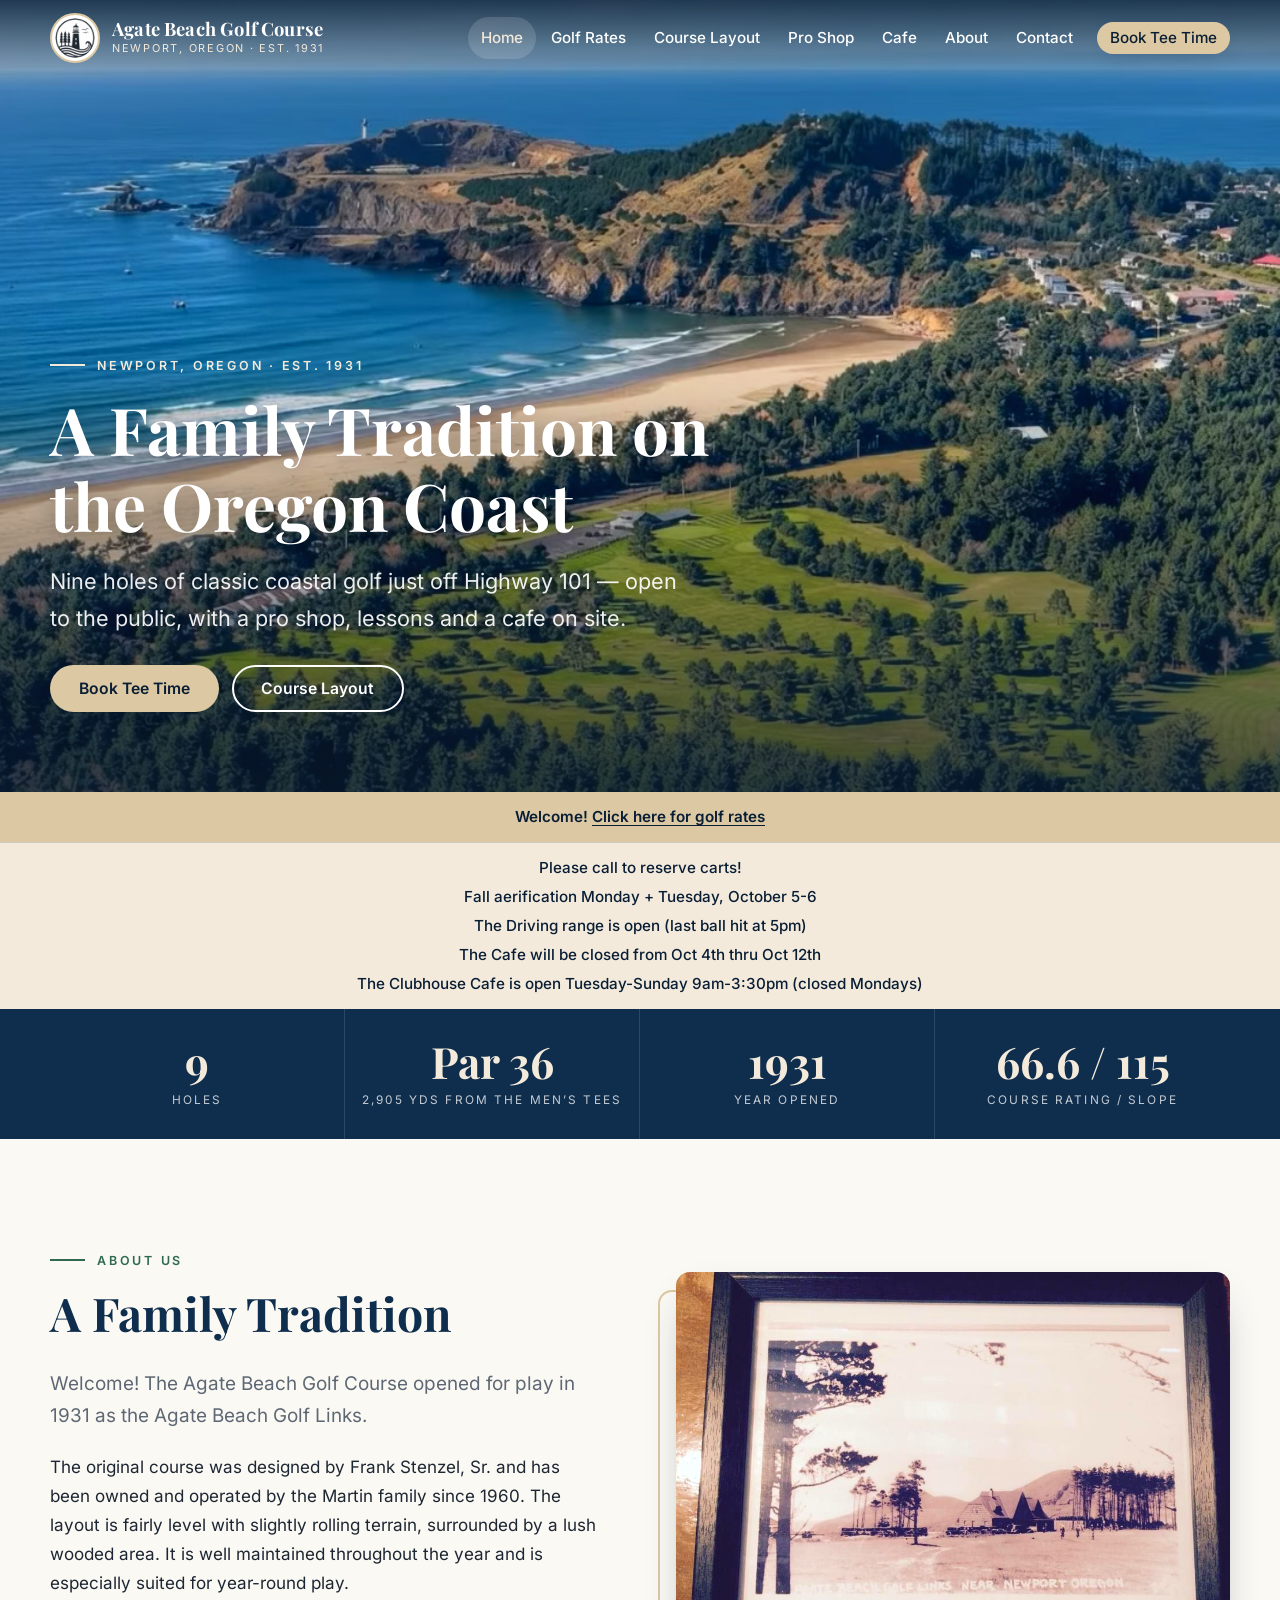
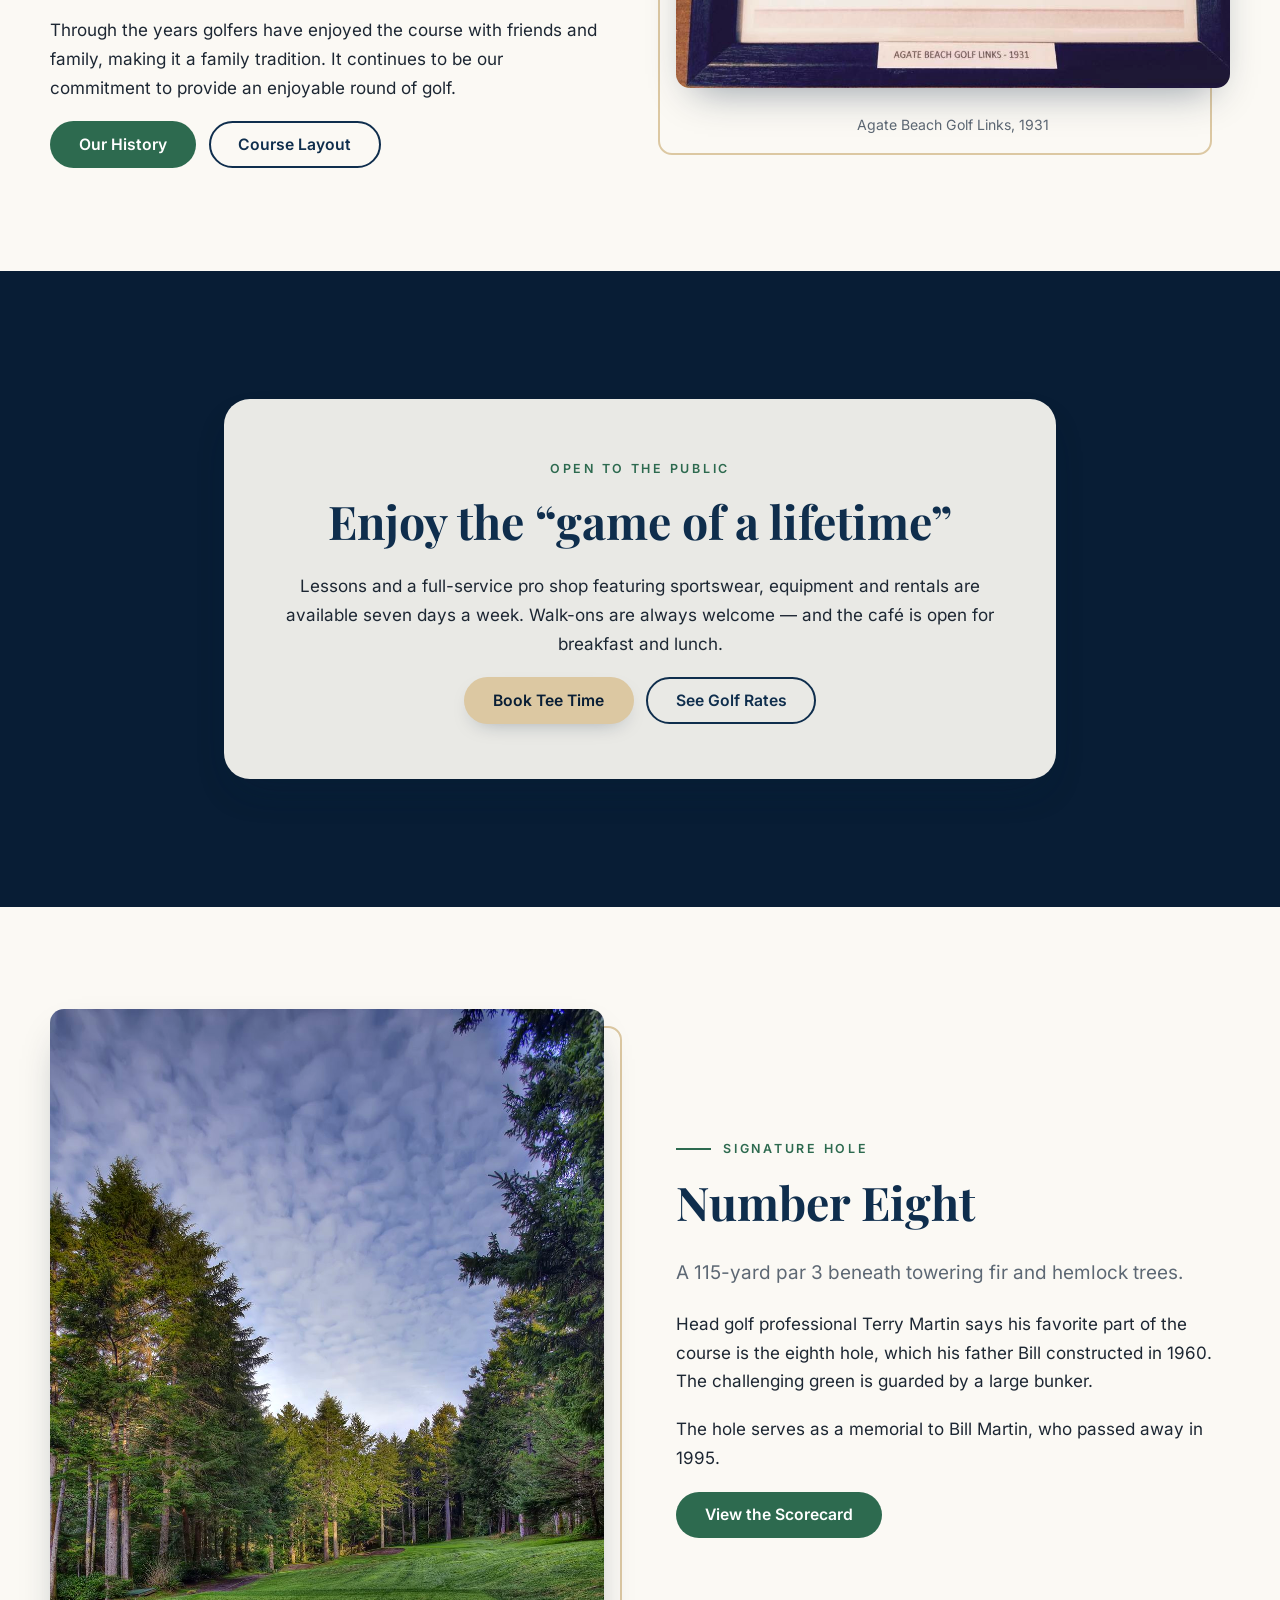
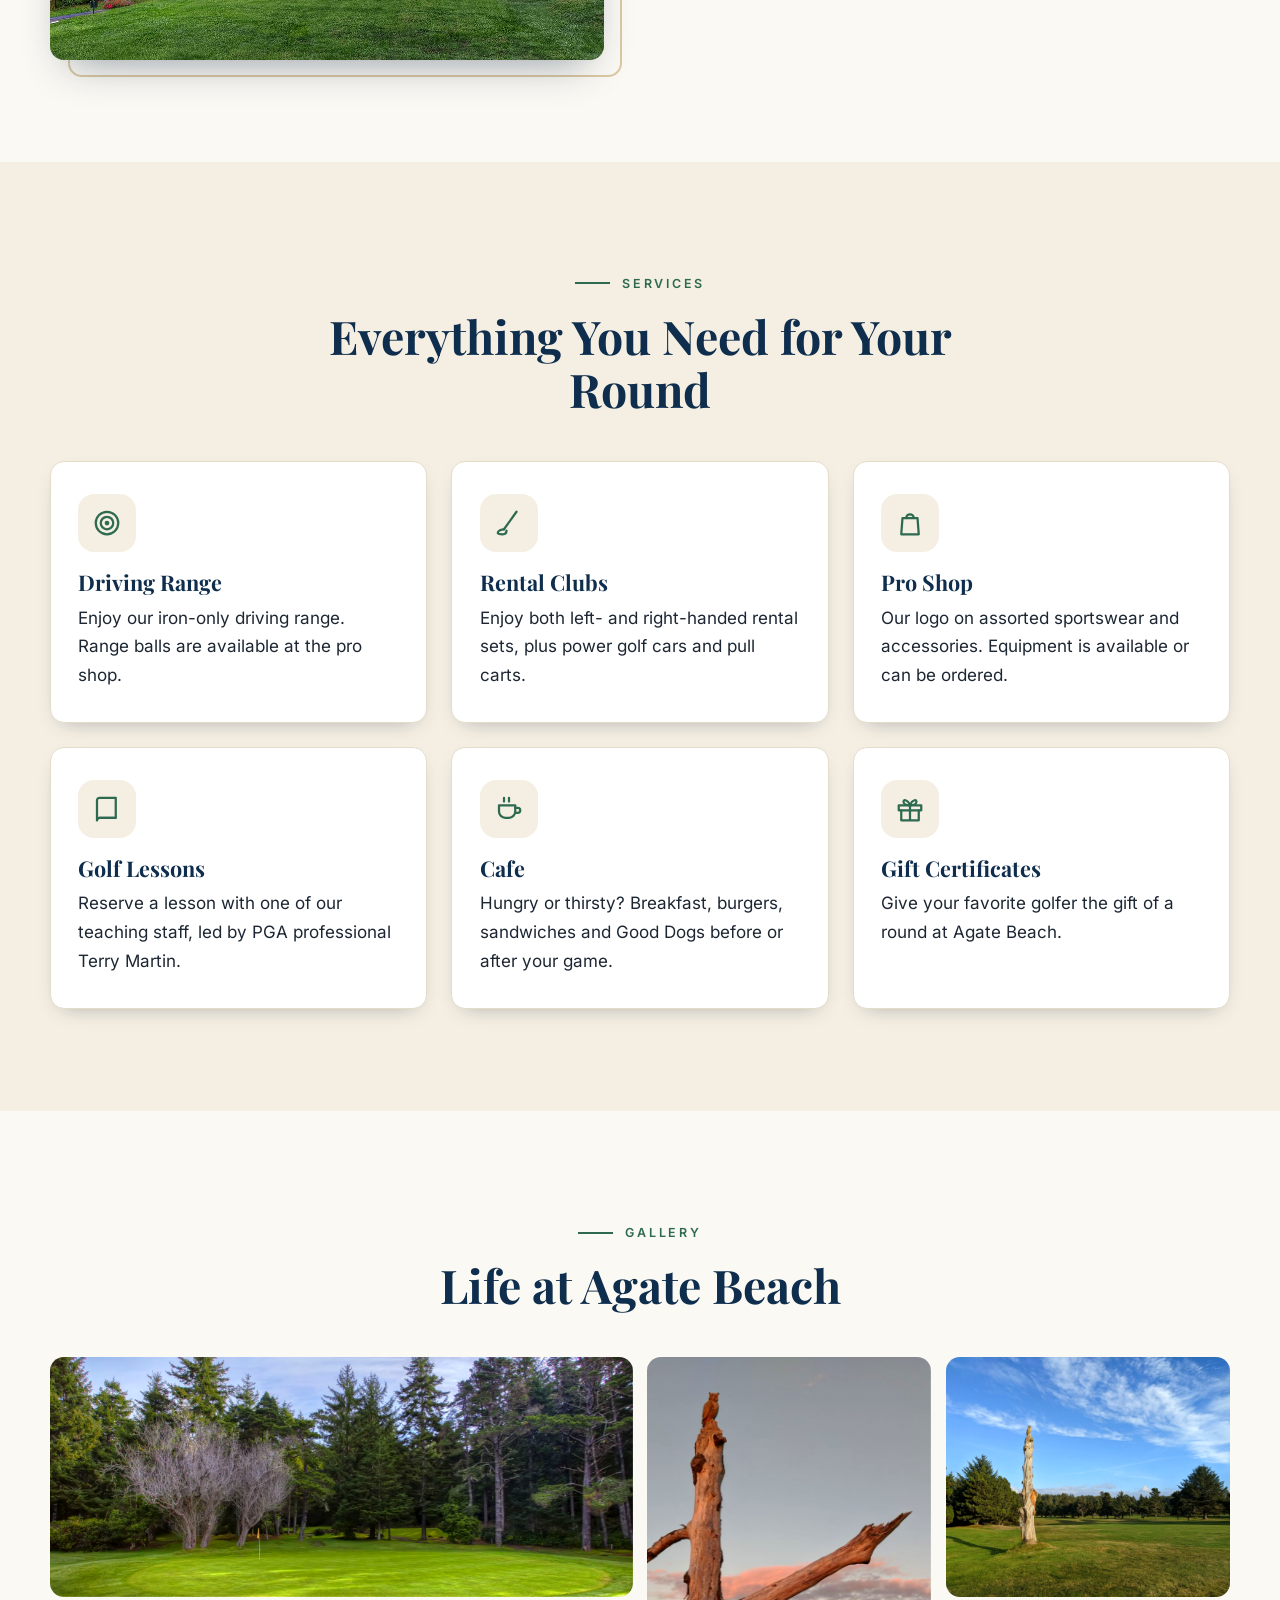
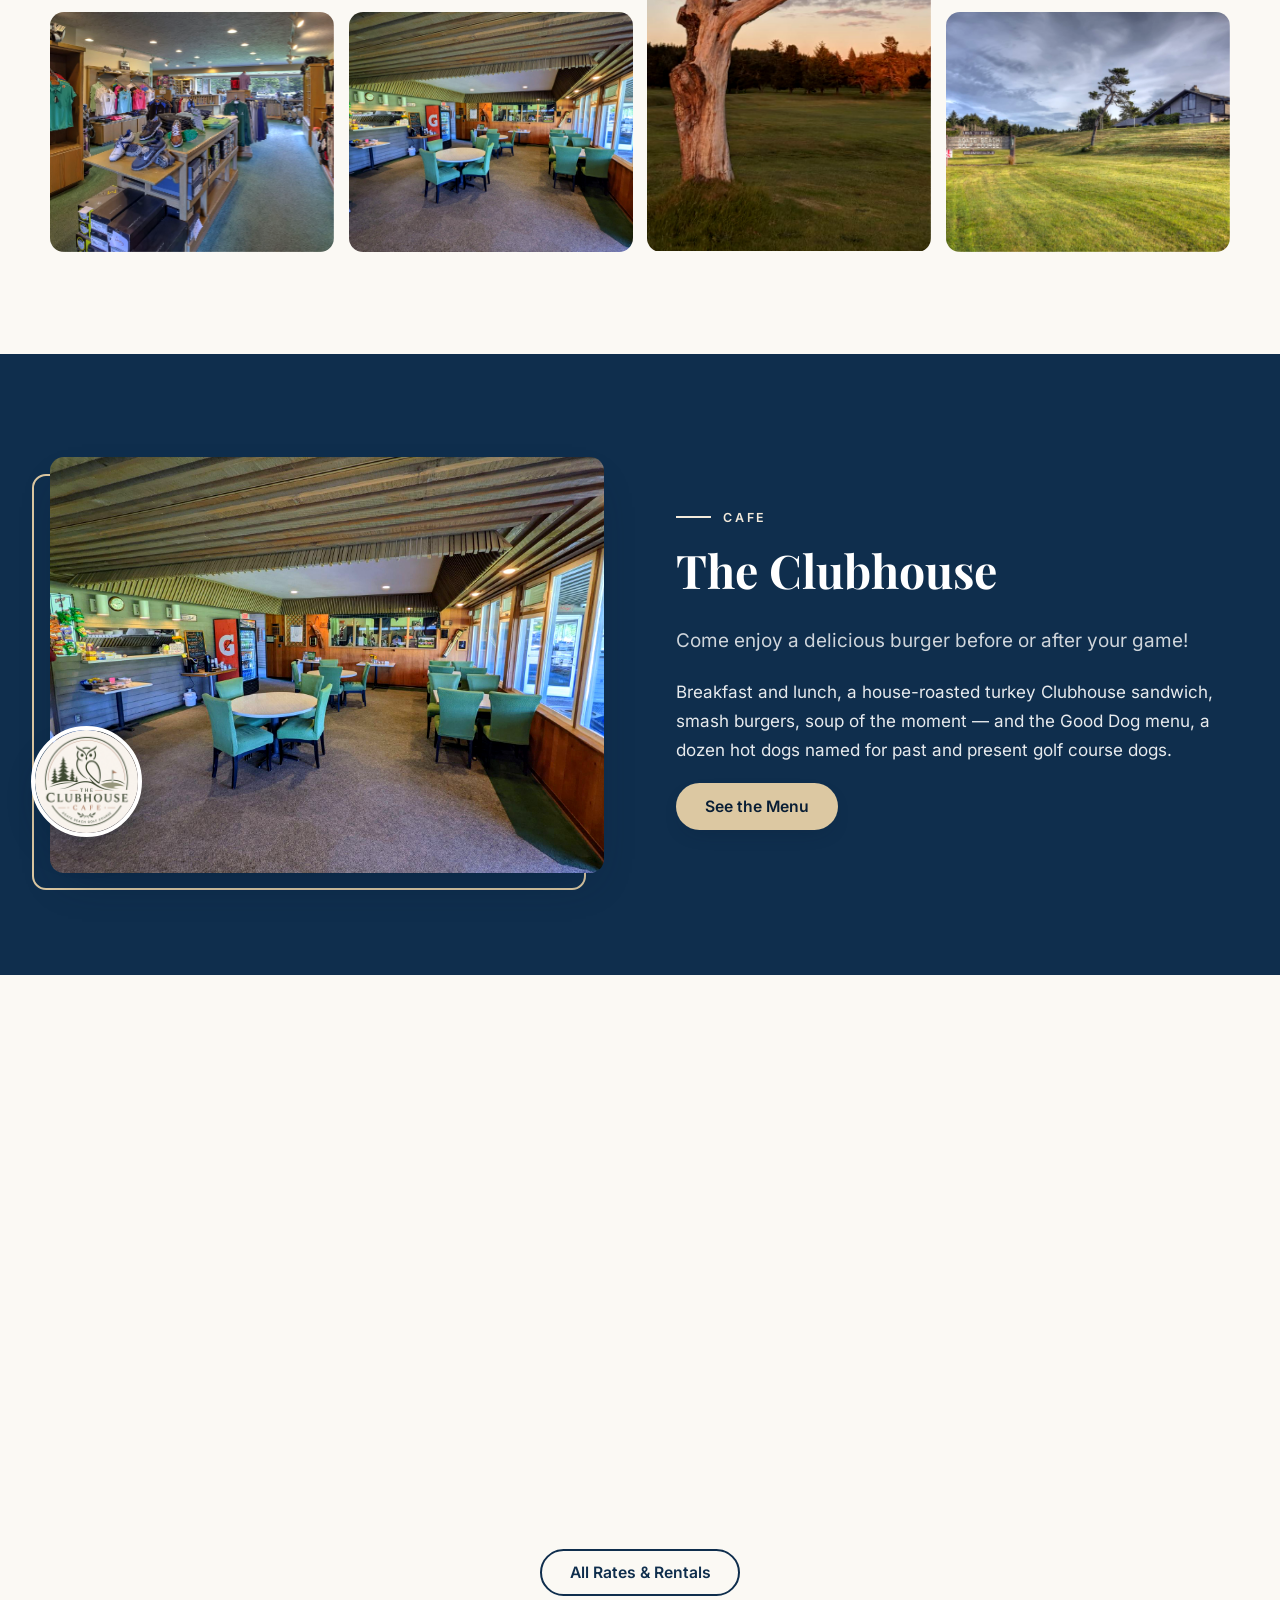
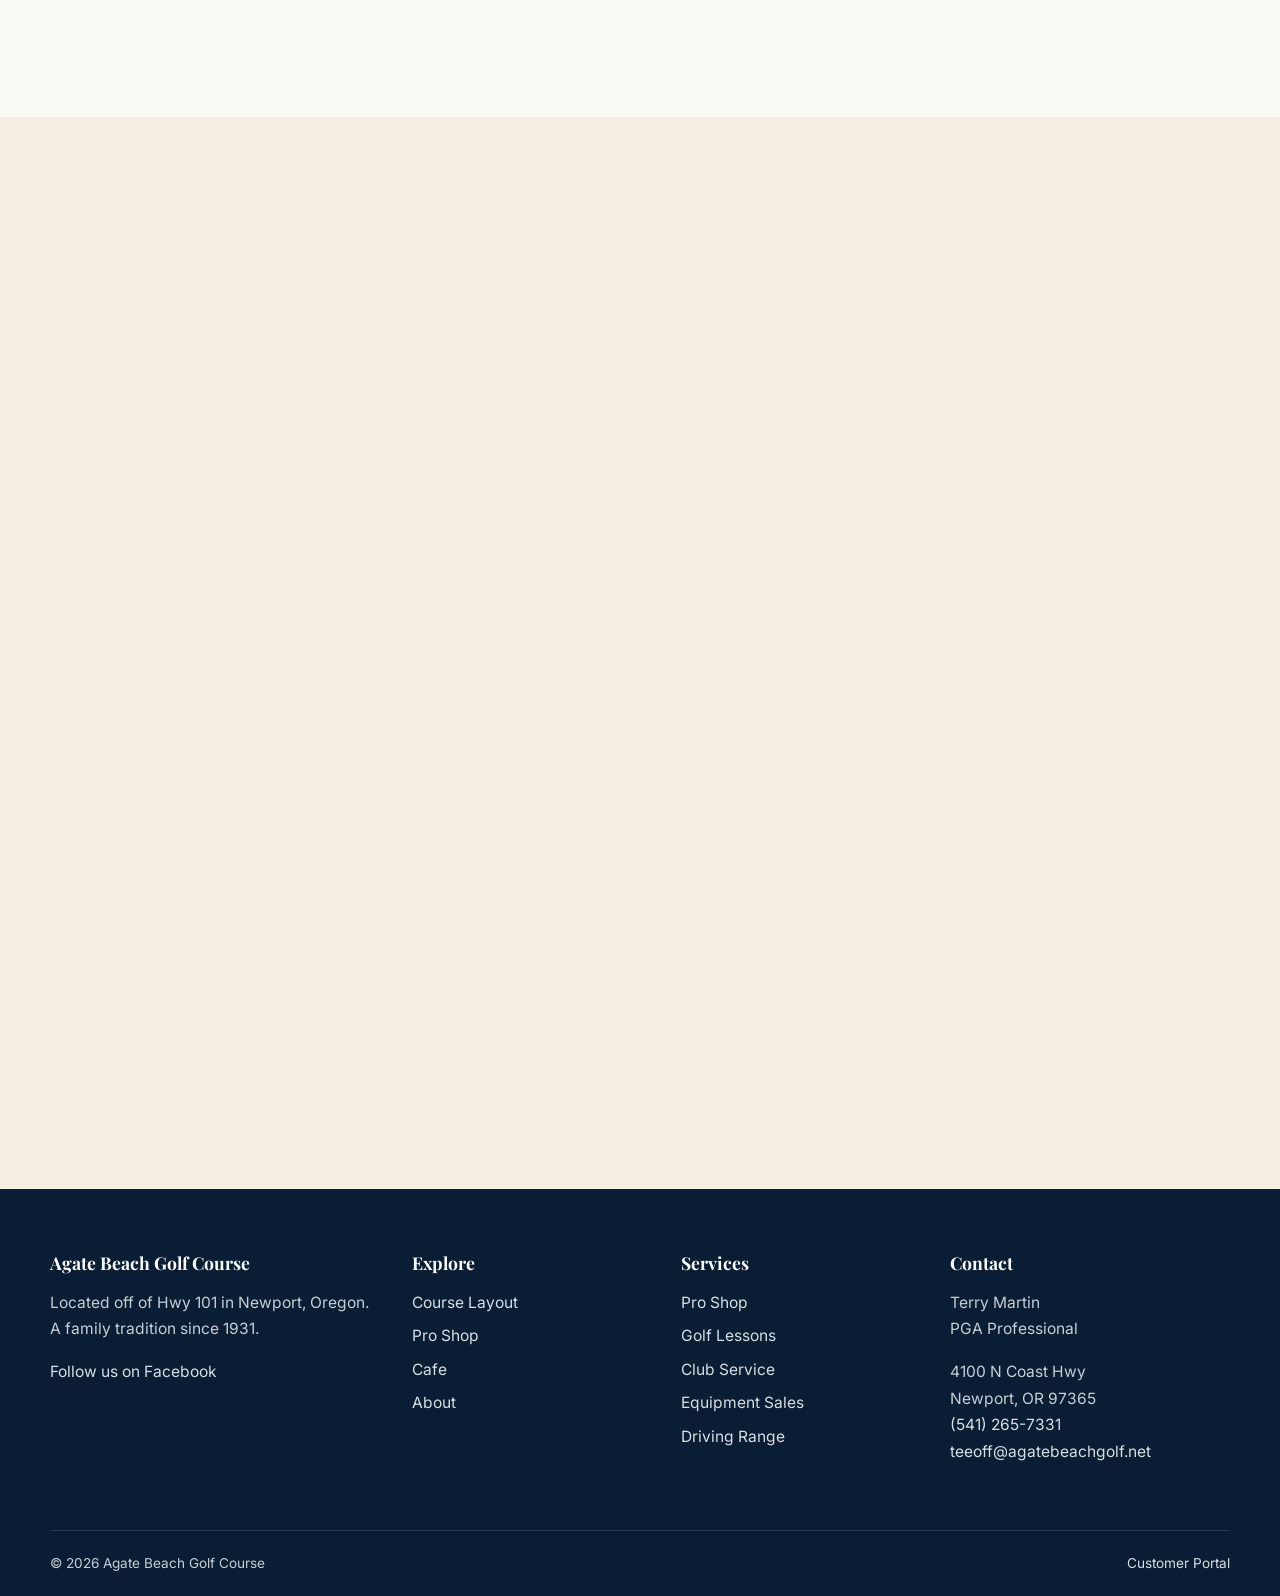
==== index.html @ 0680684e "Home notice strip: Welcome! Click here for golf rates; bump version Co-authored-by: Copilot <2235562" ====
<!DOCTYPE html>
<html lang="en">
<head>
<meta charset="utf-8">
<meta name="viewport" content="width=device-width, initial-scale=1">
<title>Agate Beach Golf Course | Newport, Oregon</title>
<meta name="description" content="Agate Beach Golf Course in Newport, Oregon: a family-run nine-hole course since 1931 with a pro shop, lessons, driving range and cafe right off Highway 101.">
<meta property="og:title" content="Agate Beach Golf Course | Newport, Oregon">
<meta property="og:description" content="Agate Beach Golf Course in Newport, Oregon: a family-run nine-hole course since 1931 with a pro shop, lessons, driving range and cafe right off Highway 101.">
<meta property="og:image" content="https://agatebeachgolf.net/assets/images/aerial-hd.jpg">
<link rel="icon" href="assets/images/logo.png" type="image/png">
<link rel="preload" href="assets/fonts/inter-latin.woff2" as="font" type="font/woff2" crossorigin>
<link rel="preload" href="assets/fonts/playfair-display-latin.woff2" as="font" type="font/woff2" crossorigin>
<link rel="stylesheet" href="assets/css/styles.css?v=20261002-23">
</head>
<body>
<a class="skip-link" href="#main">Skip to content</a>

<header class="site-header">
  <div class="container nav">
    <a class="brand" href="index.html">
      <img src="assets/images/logo.png" alt="" width="50" height="50">
      <span>
        <span class="brand-name">Agate Beach Golf Course</span>
        <span class="brand-tag">Newport, Oregon &middot; Est. 1931</span>
      </span>
    </a>
    <button class="nav-toggle" type="button" aria-expanded="false" aria-controls="nav-menu" aria-label="Menu">
      <span></span><span></span><span></span>
    </button>
    <ul class="nav-menu" id="nav-menu">
      <li class="nav-mobile-only nav-book"><a class="btn btn-accent nav-cta" href="https://foreupsoftware.com/index.php/booking/21987/9520#teetimes" target="_blank" rel="noopener">Book Tee Time</a></li>
      <li><a href="index.html">Home</a></li>
      <li><a href="rates.html">Golf Rates</a></li>
      <li><a href="course.html">Course Layout</a></li>
      <li class="nav-mobile-only"><a href="scorecard.html">Digital Scorecard</a></li>
      <li><a href="pro-shop.html">Pro Shop</a></li>
      <li><a href="cafe.html">Cafe</a></li>
      <li><a href="about.html">About</a></li>
      <li><a href="contact.html">Contact</a></li>
      <li class="nav-desktop-only"><a class="btn btn-accent nav-cta" href="https://foreupsoftware.com/index.php/booking/21987/9520#teetimes" target="_blank" rel="noopener">Book Tee Time</a></li>
      <li class="nav-mobile-only nav-actions">
        <a href="tel:+15412657331" aria-label="Call the pro shop, (541) 265-7331"><svg viewBox="0 0 24 24" aria-hidden="true"><path d="M22 16.92v3a2 2 0 0 1-2.18 2 19.79 19.79 0 0 1-8.63-3.07 19.5 19.5 0 0 1-6-6 19.79 19.79 0 0 1-3.07-8.67A2 2 0 0 1 4.11 2h3a2 2 0 0 1 2 1.72 12.84 12.84 0 0 0 .7 2.81 2 2 0 0 1-.45 2.11L8.09 9.91a16 16 0 0 0 6 6l1.27-1.27a2 2 0 0 1 2.11-.45 12.84 12.84 0 0 0 2.81.7A2 2 0 0 1 22 16.92z"/></svg><span>Call</span></a>
        <a href="https://www.facebook.com/Agatebeachgolf" target="_blank" rel="noopener" aria-label="Agate Beach Golf on Facebook"><svg viewBox="0 0 24 24" aria-hidden="true"><path d="M18 2h-3a5 5 0 0 0-5 5v3H7v4h3v8h4v-8h3l1-4h-4V7a1 1 0 0 1 1-1h3z"/></svg><span>Facebook</span></a>
        <a href="https://www.google.com/maps/search/?api=1&amp;query=Agate+Beach+Golf+Course%2C+4100+N+Coast+Hwy%2C+Newport%2C+OR+97365" target="_blank" rel="noopener" aria-label="Directions in Google Maps"><svg viewBox="0 0 24 24" aria-hidden="true"><path d="M21 10c0 7-9 13-9 13s-9-6-9-13a9 9 0 0 1 18 0z"/><circle cx="12" cy="10" r="3"/></svg><span>Directions</span></a>
      </li>    </ul>
  </div>
</header>

<main id="main">
  <section class="hero " data-video="assets/video/hero" style="background-image:url('assets/images/hero-poster.jpg');background-position:center 88%">
    <div class="container">
      <p class="eyebrow">Newport, Oregon &middot; Est. 1931</p>
      <h1>A Family Tradition <span class="h1-sub">on the Oregon Coast</span></h1>
      <p class="lead">Nine holes of classic coastal golf just off Highway 101 &mdash; open to the public, with a pro shop, lessons and a cafe on site.</p>
      <div class="btn-row"><a class="btn btn-accent" href="https://foreupsoftware.com/index.php/booking/21987/9520#teetimes" target="_blank" rel="noopener">Book Tee Time</a><a class="btn btn-outline" href="course.html">Course Layout</a></div>
    </div>
  </section>
  <div class="notice">Welcome! <a href="rates.html">Click here for golf rates</a></div>
  <div class="notice notice-alerts" data-notices hidden></div>

  <section class="stats" aria-label="Course at a glance">
    <div class="container">
      <div class="stat"><span class="stat-num">9</span><span class="stat-label">Holes</span></div>
      <div class="stat"><span class="stat-num">Par 36</span><span class="stat-label">2,905 yds from the men&rsquo;s tees</span></div>
      <div class="stat"><span class="stat-num">1931</span><span class="stat-label">Year opened</span></div>
      <div class="stat"><span class="stat-num">66.6 / 115</span><span class="stat-label">Course rating / slope</span></div>
    </div>
  </section>

  <section class="section" id="about">
    <div class="container split">
      <div class="reveal">
        <p class="eyebrow">About Us</p>
        <h2>A Family Tradition</h2>
        <p class="lead">Welcome! The Agate Beach Golf Course opened for play in 1931 as the Agate Beach Golf Links.</p>
        <p>The original course was designed by Frank Stenzel, Sr. and has been owned and operated by the Martin family since 1960. The layout is fairly level with slightly rolling terrain, surrounded by a lush wooded area. It is well maintained throughout the year and is especially suited for year-round play.</p>
        <p>Through the years golfers have enjoyed the course with friends and family, making it a family tradition. It continues to be our commitment to provide an enjoyable round of golf.</p>
        <div class="btn-row"><a class="btn btn-green" href="about.html">Our History</a><a class="btn btn-outline-dark" href="course.html">Course Layout</a></div>
      </div>
      <figure class="frame flip reveal">
        <img src="assets/images/links-1931.jpg" alt="Framed historic photograph labelled Agate Beach Golf Links, 1931" width="960" height="720" loading="lazy">
        <figcaption>Agate Beach Golf Links, 1931</figcaption>
      </figure>
    </div>
  </section>

  <section class="band" style="background-image:url('assets/images/clubhouse-sign.jpg');background-position:center">
    <div class="container">
      <div class="glass reveal">
        <p class="eyebrow">Open to the Public</p>
        <h2>Enjoy the &ldquo;game of a lifetime&rdquo;</h2>
        <p>Lessons and a full-service pro shop featuring sportswear, equipment and rentals are available seven days a week. Walk-ons are always welcome &mdash; and the caf&eacute; is open for breakfast and lunch.</p>
        <div class="btn-row" style="justify-content:center"><a class="btn btn-accent" href="https://foreupsoftware.com/index.php/booking/21987/9520#teetimes" target="_blank" rel="noopener">Book Tee Time</a><a class="btn btn-outline-dark" href="rates.html">See Golf Rates</a></div>
      </div>
    </div>
  </section>

  <section class="section">
    <div class="container split reverse">
      <div class="reveal">
        <p class="eyebrow">Signature Hole</p>
        <h2>Number Eight</h2>
        <p class="lead">A 115-yard par 3 beneath towering fir and hemlock trees.</p>
        <p>Head golf professional Terry Martin says his favorite part of the course is the eighth hole, which his father Bill constructed in 1960. The challenging green is guarded by a large bunker.</p>
        <p>The hole serves as a memorial to Bill Martin, who passed away in 1995.</p>
        <a class="btn btn-green" href="course.html">View the Scorecard</a>
      </div>
      <figure class="frame reveal">
        <img src="assets/images/signature-hole-8.jpg" alt="Looking up through tall evergreens along the eighth fairway at Agate Beach Golf Course" width="1100" height="1292" loading="lazy">
      </figure>
    </div>
  </section>

  <section class="section section-sand" id="services">
    <div class="container">
      <div class="section-head center reveal">
        <p class="eyebrow">Services</p>
        <h2>Everything You Need for Your Round</h2>
      </div>
      <div class="cards cols-3">
        <article class="card reveal"><div class="icon"><svg viewBox="0 0 24 24" aria-hidden="true"><circle cx="12" cy="12" r="9"/><circle cx="12" cy="12" r="5"/><circle cx="12" cy="12" r="1"/></svg></div><h3>Driving Range</h3><p>Enjoy our iron-only driving range. Range balls are available at the pro shop.</p></article>
        <article class="card reveal"><div class="icon"><svg viewBox="0 0 24 24" aria-hidden="true"><path d="M18 3 8 17"/><path d="M8 17c-2 0-5 1-5 3 0 1 2 1 4 1s3-1 3-3"/></svg></div><h3>Rental Clubs</h3><p>Enjoy both left- and right-handed rental sets, plus power golf cars and pull carts.</p></article>
        <article class="card reveal"><div class="icon"><svg viewBox="0 0 24 24" aria-hidden="true"><path d="M6 8h12l1 13H5z"/><path d="M9 8a3 3 0 0 1 6 0"/></svg></div><h3>Pro Shop</h3><p>Our logo on assorted sportswear and accessories. Equipment is available or can be ordered.</p></article>
        <article class="card reveal"><div class="icon"><svg viewBox="0 0 24 24" aria-hidden="true"><path d="M4 5a2 2 0 0 1 2-2h13v16H6a2 2 0 0 0-2 2z"/><path d="M4 21a2 2 0 0 1 2-2h13"/></svg></div><h3>Golf Lessons</h3><p>Reserve a lesson with one of our teaching staff, led by PGA professional Terry Martin.</p></article>
        <article class="card reveal"><div class="icon"><svg viewBox="0 0 24 24" aria-hidden="true"><path d="M4 9h13v5a5 5 0 0 1-5 5H9a5 5 0 0 1-5-5z"/><path d="M17 11h2a2 2 0 0 1 0 4h-2"/><path d="M8 3v3M12 3v3"/></svg></div><h3>Cafe</h3><p>Hungry or thirsty? Breakfast, burgers, sandwiches and Good Dogs before or after your game.</p></article>
        <article class="card reveal"><div class="icon"><svg viewBox="0 0 24 24" aria-hidden="true"><rect x="3" y="9" width="18" height="4"/><path d="M5 13v8h14v-8M12 9v12"/><path d="M12 9c-2-5-6-5-5-2 .5 1.500 3 2 5 2zm0 0c2-5 6-5 5-2-.5 1.500-3 2-5 2z"/></svg></div><h3>Gift Certificates</h3><p>Give your favorite golfer the gift of a round at Agate Beach.</p></article>
      </div>
    </div>
  </section>

  <section class="section">
    <div class="container">
      <div class="section-head center reveal">
        <p class="eyebrow">Gallery</p>
        <h2>Life at Agate Beach</h2>
      </div>
      <div class="gallery reveal">
        <a class="wide" href="assets/images/putting-green.jpg"><img src="assets/images/putting-green.jpg" alt="A green framed by tall evergreens" loading="lazy"></a>
        <a class="tall" href="assets/images/sunset-snag.jpg"><img src="assets/images/sunset-snag.jpg" alt="Weathered snag at sunset on the fairway" loading="lazy"></a>
        <a href="assets/images/fairway-snag.jpg"><img src="assets/images/fairway-snag.jpg" alt="Sunny fairway with a weathered snag and blue sky" loading="lazy"></a>
        <a href="assets/images/pro-shop.jpg"><img src="assets/images/pro-shop.jpg" alt="Inside the pro shop" loading="lazy"></a>
        <a href="assets/images/cafe.jpg"><img src="assets/images/cafe.jpg" alt="Inside the clubhouse cafe" loading="lazy"></a>
        <a href="assets/images/clubhouse-sign.jpg"><img src="assets/images/clubhouse-sign.jpg" alt="Open to the public sign and the clubhouse" loading="lazy"></a>
      </div>
    </div>
  </section>

  <section class="section section-navy">
    <div class="container split">
      <figure class="frame flip reveal">
        <img src="assets/images/cafe.jpg" alt="Dining area of The Clubhouse cafe with teal chairs and a service counter" width="1600" height="1200" loading="lazy">
        <img class="logo-badge" src="assets/images/clubhouse-logo.png" alt="The Clubhouse Cafe logo" width="420" height="420" loading="lazy">
      </figure>
      <div class="reveal">
        <p class="eyebrow">Cafe</p>
        <h2>The Clubhouse</h2>
        <p class="lead">Come enjoy a delicious burger before or after your game!</p>
        <p>Breakfast and lunch, a house-roasted turkey Clubhouse sandwich, smash burgers, soup of the moment &mdash; and the Good Dog menu, a dozen hot dogs named for past and present golf course dogs.</p>
        <div class="btn-row"><a class="btn btn-accent" href="cafe.html">See the Menu</a></div>
      </div>
    </div>
  </section>

  <section class="section">
    <div class="container">
      <div class="section-head center reveal">
        <p class="eyebrow">Golf Rates</p>
        <h2>Simple, Friendly Pricing</h2>
        <p class="lead">Updated <span data-rates-updated>&hellip;</span></p>
      </div>
      <div class="rate-grid reveal" data-rates="home"></div>
      <p class="center" style="text-align:center;margin-top:2rem"><a class="btn btn-outline-dark" href="rates.html">All Rates &amp; Rentals</a></p>
    </div>
  </section>

  <section class="section section-sand" id="visit">
  <div class="container">
    <div class="section-head center reveal">
      <p class="eyebrow">Visit</p>
      <h2>Find Us &amp; Follow Along</h2>
      <p class="lead">4100 N Coast Hwy, Newport, OR 97365 &mdash; right off Highway 101.</p>
    </div>
    <div class="visit">
      <div class="embed-card reveal">
        <div class="embed-title"><span>Agate Beach Golf Course</span> <a href="https://www.google.com/maps/dir/?api=1&destination=Agate+Beach+Golf+Course,+4100+N+Coast+Hwy,+Newport,+OR+97365" target="_blank" rel="noopener">Get directions &rarr;</a></div>
        <iframe class="map-frame" title="Map showing Agate Beach Golf Course, 4100 N Coast Hwy, Newport, Oregon" src="https://maps.google.com/maps?q=Agate+Beach+Golf+Course,+4100+N+Coast+Hwy,+Newport,+OR+97365&t=m&z=15&output=embed&iwloc=near" loading="lazy" referrerpolicy="no-referrer-when-downgrade" allowfullscreen></iframe>
      </div>
      <div class="embed-card reveal">
        <div class="embed-title"><span>Latest on Facebook</span> <a href="https://www.facebook.com/Agatebeachgolf" target="_blank" rel="noopener">Open page &rarr;</a></div>
        <div class="fb-wrap">
          <iframe title="Agate Beach Golf Course on Facebook" data-fb-page="https://www.facebook.com/Agatebeachgolf" height="600" scrolling="no" frameborder="0" allow="encrypted-media" loading="lazy"></iframe>
        </div>
      </div>
    </div>
  </div>
  </section>

</main>

<footer class="site-footer">
  <div class="container">
    <div class="footer-grid">
      <div>
        <h4>Agate Beach Golf Course</h4>
        <p>Located off of Hwy 101 in Newport, Oregon. A family tradition since 1931.</p>
        <p><a href="https://www.facebook.com/Agatebeachgolf" target="_blank" rel="noopener">Follow us on Facebook</a></p>
      </div>
      <div>
        <h4>Explore</h4>
        <ul>
          <li><a href="course.html">Course Layout</a></li>
              <li><a href="pro-shop.html">Pro Shop</a></li>
          <li><a href="cafe.html">Cafe</a></li>
          <li><a href="about.html">About</a></li>
        </ul>
      </div>
      <div>
        <h4>Services</h4>
        <ul>
          <li><a href="pro-shop.html">Pro Shop</a></li>
          <li><a href="pro-shop.html#lessons">Golf Lessons</a></li>
          <li><a href="pro-shop.html#services">Club Service</a></li>
          <li><a href="pro-shop.html#services">Equipment Sales</a></li>
          <li><a href="rates.html#range">Driving Range</a></li>
        </ul>
      </div>
      <div>
        <h4>Contact</h4>
        <p>Terry Martin<br>PGA Professional</p>
        <p>4100 N Coast Hwy<br>Newport, OR 97365<br>
        <a href="tel:+15412657331">(541) 265-7331</a><br>
        <a href="mailto:teeoff@agatebeachgolf.net">teeoff@agatebeachgolf.net</a></p>
      </div>
    </div>
    <div class="footer-bottom">
      <span>&copy; <span id="year">2026</span> Agate Beach Golf Course</span>
      <a href="https://foreupsoftware.com/index.php/booking/21987#/login" target="_blank" rel="noopener">Customer Portal</a>
    </div>
  </div>
</footer>

<script src="assets/js/main.js?v=20261002-23"></script>
</body>
</html>
---- assets/css/styles.css ----
/* Agate Beach Golf Course — coastal, classic, mobile-first. */

/* Fonts are hosted on the site (Inter and Playfair Display, SIL Open Font License). */
@font-face { font-family: 'Inter'; font-style: normal; font-weight: 400 800; font-display: swap; src: url(../fonts/inter-latin-ext.woff2) format('woff2'); unicode-range: U+0100-02BA, U+02BD-02C5, U+02C7-02CC, U+02CE-02D7, U+02DD-02FF, U+0304, U+0308, U+0329, U+1D00-1DBF, U+1E00-1E9F, U+1EF2-1EFF, U+2020, U+20A0-20AB, U+20AD-20C0, U+2113, U+2C60-2C7F, U+A720-A7FF; }
@font-face { font-family: 'Inter'; font-style: normal; font-weight: 400 800; font-display: swap; src: url(../fonts/inter-latin.woff2) format('woff2'); unicode-range: U+0000-00FF, U+0131, U+0152-0153, U+02BB-02BC, U+02C6, U+02DA, U+02DC, U+0304, U+0308, U+0329, U+2000-206F, U+20AC, U+2122, U+2191, U+2193, U+2212, U+2215, U+FEFF, U+FFFD; }
@font-face { font-family: 'Playfair Display'; font-style: normal; font-weight: 600 700; font-display: swap; src: url(../fonts/playfair-display-latin-ext.woff2) format('woff2'); unicode-range: U+0100-02BA, U+02BD-02C5, U+02C7-02CC, U+02CE-02D7, U+02DD-02FF, U+0304, U+0308, U+0329, U+1D00-1DBF, U+1E00-1E9F, U+1EF2-1EFF, U+2020, U+20A0-20AB, U+20AD-20C0, U+2113, U+2C60-2C7F, U+A720-A7FF; }
@font-face { font-family: 'Playfair Display'; font-style: normal; font-weight: 600 700; font-display: swap; src: url(../fonts/playfair-display-latin.woff2) format('woff2'); unicode-range: U+0000-00FF, U+0131, U+0152-0153, U+02BB-02BC, U+02C6, U+02DA, U+02DC, U+0304, U+0308, U+0329, U+2000-206F, U+20AC, U+2122, U+2191, U+2193, U+2212, U+2215, U+FEFF, U+FFFD; }

:root {
  --navy: #0f2e4d;
  --navy-deep: #091e35;
  --blue: #1f5f93;
  --green: #2d6a4f;
  --green-dark: #1f4d39;
  --accent: #dcc8a2;      /* main accent (buttons, strips, highlights) */
  --accent-soft: #f3eadb; /* light version of the accent (text on navy, soft backgrounds) */
  --sand: #f5efe3;
  --cream: #fbf9f4;
  --ink: #1d2733;
  --muted: #5d6874;
  --line: #e4dccb;
  --white: #fff;
  --radius: 14px;
  --shadow: 0 18px 40px -18px rgba(9, 30, 53, 0.45);
  --shadow-sm: 0 8px 22px -12px rgba(9, 30, 53, 0.4);
  --font-head: "Playfair Display", Georgia, "Times New Roman", serif;
  --font-body: "Inter", system-ui, -apple-system, "Segoe UI", Roboto, sans-serif;
  --header-h: 76px;
}

*, *::before, *::after { box-sizing: border-box; }
html { scroll-behavior: smooth; scroll-padding-top: calc(var(--header-h) + 12px); -webkit-text-size-adjust: 100%; }
body {
  margin: 0;
  font-family: var(--font-body);
  font-size: 1.0625rem;
  line-height: 1.7;
  color: var(--ink);
  background: var(--cream);
}
img { max-width: 100%; height: auto; display: block; }
a { color: var(--blue); text-underline-offset: 3px; }
a:hover { color: var(--navy); }
h1, h2, h3, h4 { font-family: var(--font-head); line-height: 1.15; color: var(--navy); margin: 0 0 0.6em; font-weight: 700; }
h1 { font-size: clamp(2.4rem, 6vw, 4.4rem); }
h2 { font-size: clamp(1.9rem, 4vw, 2.9rem); }
h3 { font-size: 1.35rem; }
p { margin: 0 0 1.1em; }
ul { padding-left: 1.2em; }
:focus-visible { outline: 3px solid var(--accent); outline-offset: 3px; }

.container { width: min(1180px, 100% - 2.5rem); margin-inline: auto; }
.skip-link { position: absolute; left: -999px; top: 0; background: var(--accent); color: var(--navy-deep); padding: 0.7rem 1rem; z-index: 200; font-weight: 600; }
.skip-link:focus { left: 0; }

/* ---------- Header ---------- */
.site-header {
  position: fixed; inset: 0 0 auto 0; z-index: 100; height: var(--header-h);
  display: flex; align-items: center;
  background: linear-gradient(180deg, rgba(9, 30, 53, 0.78), rgba(9, 30, 53, 0));
  transition: background 0.3s, box-shadow 0.3s;
}
.site-header.is-solid, .site-header.menu-open { background: var(--navy-deep); box-shadow: 0 6px 24px rgba(0, 0, 0, 0.25); }
.nav { display: flex; align-items: center; justify-content: space-between; gap: 1rem; }
.brand { display: flex; align-items: center; gap: 0.75rem; text-decoration: none; color: var(--white); }
.brand img { width: 50px; height: 50px; border-radius: 50%; background: var(--white); padding: 3px; object-fit: contain; border: 2px solid var(--accent); }
.brand-name { display: block; font-family: var(--font-head); font-weight: 700; font-size: 1.15rem; line-height: 1.1; letter-spacing: 0.01em; }
.brand-tag { display: block; font-size: 0.68rem; text-transform: uppercase; letter-spacing: 0.16em; color: var(--accent-soft); }
@media (max-width: 480px) {
  .brand-name { font-size: 0.95rem; white-space: nowrap; }
  .brand-tag { font-size: 0.58rem; letter-spacing: 0.12em; }
}
.brand:hover { color: var(--white); }

.nav-toggle {
  display: inline-flex; flex-direction: column; justify-content: center; gap: 5px;
  width: 46px; height: 46px; padding: 0 11px; background: transparent; border: 1px solid rgba(255, 255, 255, 0.45); border-radius: 10px; cursor: pointer;
}
.nav-toggle span { display: block; height: 2px; background: var(--white); border-radius: 2px; transition: transform 0.25s, opacity 0.25s; }
.nav-toggle[aria-expanded="true"] span:nth-child(1) { transform: translateY(7px) rotate(45deg); }
.nav-toggle[aria-expanded="true"] span:nth-child(2) { opacity: 0; }
.nav-toggle[aria-expanded="true"] span:nth-child(3) { transform: translateY(-7px) rotate(-45deg); }

/* Mobile menu: the panel unrolls slowly from the top, then each link sweeps in from the left one after another. */
.nav-menu {
  list-style: none; margin: 0; padding: 0.5rem 1.25rem 1.5rem;
  position: absolute; top: var(--header-h); left: 0; right: 0;
  background: var(--navy-deep); display: flex; flex-direction: column; gap: 0.1rem;
  max-height: calc(100vh - var(--header-h)); overflow-y: auto;
  clip-path: inset(0 0 100% 0); visibility: hidden; pointer-events: none;
  transition: clip-path 0.45s cubic-bezier(0.55, 0, 0.7, 0.2), visibility 0s linear 0.45s;
}
.nav-menu.is-open {
  clip-path: inset(0 0 -40px 0); visibility: visible; pointer-events: auto;
  transition: clip-path 0.7s cubic-bezier(0.16, 1, 0.3, 1), visibility 0s;
}
.nav-menu li { opacity: 0; transform: translateX(-36px); transition: opacity 0.2s ease, transform 0.2s ease; }
.nav-menu.is-open li { opacity: 1; transform: none; transition: opacity 0.5s ease, transform 0.55s cubic-bezier(0.16, 1, 0.3, 1); }
.nav-menu.is-open li:nth-child(1) { transition-delay: 0.15s; }
.nav-menu.is-open li:nth-child(2) { transition-delay: 0.20s; }
.nav-menu.is-open li:nth-child(3) { transition-delay: 0.25s; }
.nav-menu.is-open li:nth-child(4) { transition-delay: 0.30s; }
.nav-menu.is-open li:nth-child(5) { transition-delay: 0.35s; }
.nav-menu.is-open li:nth-child(6) { transition-delay: 0.40s; }
.nav-menu.is-open li:nth-child(7) { transition-delay: 0.45s; }
.nav-menu.is-open li:nth-child(8) { transition-delay: 0.50s; }
.nav-menu.is-open li:nth-child(9) { transition-delay: 0.55s; }
.nav-menu.is-open li:nth-child(10) { transition-delay: 0.60s; }
.nav-menu.is-open li:nth-child(11) { transition-delay: 0.65s; }
@media (prefers-reduced-motion: reduce) {
  .nav-menu, .nav-menu li { transition: none !important; }
}
.nav-menu a { display: block; padding: 0.8rem 0.4rem; color: var(--white); text-decoration: none; font-weight: 500; border-bottom: 1px solid rgba(255, 255, 255, 0.1); }
.nav-menu a:hover, .nav-menu a[aria-current="page"] { color: var(--accent-soft); }
.nav-menu .nav-cta { margin-top: 0.9rem; text-align: center; border: 0; color: var(--navy-deep); }
.nav-menu .nav-cta:hover { color: var(--navy-deep); }
/* Items shown only in the mobile menu: Book Tee Time on top, then call / Facebook / directions buttons at the bottom. */
.nav-mobile-only { display: list-item; }
.nav-menu .nav-desktop-only { display: none; }
.nav-menu .nav-book { padding: 0.4rem 0 0.3rem; }
.nav-menu .nav-book .nav-cta { margin-top: 0; border-bottom: 0; }
.nav-menu .nav-actions { display: flex; gap: 0.7rem; padding-top: 1.1rem; }
.nav-menu .nav-actions a {
  flex: 1; display: flex; flex-direction: column; align-items: center; gap: 0.35rem; padding: 0.8rem 0.3rem;
  border: 1px solid rgba(255, 255, 255, 0.18); border-radius: 14px; background: rgba(255, 255, 255, 0.07);
  font-size: 0.8rem; font-weight: 600; letter-spacing: 0.02em;
}
.nav-menu .nav-actions a:hover { background: rgba(255, 255, 255, 0.16); color: var(--white); }
.nav-menu .nav-actions svg { width: 1.6rem; height: 1.6rem; fill: none; stroke: currentColor; stroke-width: 1.8; stroke-linecap: round; stroke-linejoin: round; }

@media (min-width: 1100px) {
  .nav-toggle { display: none; }
  .nav-menu, .nav-menu.is-open { position: static; display: flex; flex-direction: row; align-items: center; gap: 0.15rem; padding: 0; background: none; max-height: none; overflow: visible; clip-path: none; visibility: visible; pointer-events: auto; transition: none; }
  .nav-menu li, .nav-menu.is-open li { opacity: 1; transform: none; transition: none; }
  .nav-menu a { padding: 0.5rem 0.8rem; border: 0; border-radius: 999px; font-size: 0.95rem; }
  .nav-menu a[aria-current="page"] { background: rgba(255, 255, 255, 0.14); }
  .nav-menu .nav-cta { margin: 0 0 0 0.6rem; }

  .nav-menu .nav-mobile-only { display: none; }
  .nav-menu .nav-desktop-only { display: list-item; }
}

/* ---------- Buttons ---------- */
.btn {
  display: inline-flex; align-items: center; justify-content: center; gap: 0.5rem;
  padding: 0.85rem 1.7rem; border-radius: 999px; border: 2px solid transparent;
  font: 600 0.98rem/1 var(--font-body); text-decoration: none; cursor: pointer;
  transition: transform 0.2s, background 0.2s, color 0.2s, border-color 0.2s, box-shadow 0.2s;
}
.btn:hover { transform: translateY(-2px); }
.btn-accent { background: var(--accent); color: var(--navy-deep); box-shadow: var(--shadow-sm); }
.btn-accent:hover { background: var(--accent-soft); color: var(--navy-deep); }
.btn-green { background: var(--green); color: var(--white); }
.btn-green:hover { background: var(--green-dark); color: var(--white); }
.btn-outline { border-color: var(--white); color: var(--white); }
.btn-outline:hover { background: var(--white); color: var(--navy); }
.btn-outline-dark { border-color: var(--navy); color: var(--navy); }
.btn-outline-dark:hover { background: var(--navy); color: var(--white); }
.btn-row { display: flex; flex-wrap: wrap; gap: 0.8rem; }
.btn-sm { padding: 0.6rem 1.15rem; font-size: 0.9rem; border-width: 1.5px; }
.jump-nav { display: flex; flex-wrap: wrap; gap: 0.6rem; margin-bottom: 2.4rem; }
.hole-panel { background: var(--sand); border-radius: calc(var(--radius) + 8px); padding: 2.2rem 1rem 1.6rem; margin: 2.4rem 0 3.2rem; }
.hole-panel-head { max-width: 40rem; margin: 0 auto 0.6rem; text-align: center; }
.hole-panel-head .eyebrow { justify-content: center; }
.hole-panel-head h3 { font-size: clamp(1.6rem, 3vw, 2.1rem); }
.hole-panel-head p:last-child { margin-bottom: 0; color: var(--muted); }

/* ---------- Hero ---------- */
.hero {
  position: relative; display: flex; align-items: flex-end; color: var(--white);
  min-height: 88vh; padding: calc(var(--header-h) + 3rem) 0 5rem;
  background: var(--navy-deep) center / cover no-repeat;
  isolation: isolate; clip-path: inset(0);
}
.hero::before {
  content: ""; position: absolute; inset: 0; z-index: -1;
  background: linear-gradient(180deg, rgba(9, 30, 53, 0.34) 0%, rgba(9, 30, 53, 0) 40%, rgba(9, 30, 53, 0.7) 100%);
}
.hero h1 { font-size: clamp(1.8rem, 1.15rem + 3.7vw, 4.4rem); color: var(--white); text-shadow: 0 2px 24px rgba(0, 0, 0, 0.35); margin-bottom: 0.3em; max-width: 18ch; }
.hero .lead { font-size: clamp(1.1rem, 2vw, 1.35rem); max-width: 40rem; color: rgba(255, 255, 255, 0.92); margin-bottom: 1.8rem; }
.hero-page { min-height: 46vh; padding-bottom: 3.5rem; }
/* Phones: the home banner keeps a short title, one line of text and the Book Tee Time button at the bottom, so the photo and the moving ocean stay in view. */
@media (max-width: 600px) {
  /* The photo fills the top two-thirds of the screen with nothing over it, then fades into the navy where the title and button go.
     About 40% of the photo's width shows. The video lines up with the photo. */
  .hero:not(.hero-page) { min-height: calc(66.7vh + 190px); padding-bottom: 1.4rem; }
  .hero[data-video] > .parallax-bg:not(.is-still) { height: calc(66.7vh + 262px); }
  .hero[data-video] > .parallax-bg { background-size: auto calc(66.7vh + 36px) !important; background-position: center top !important; }
  .hero[data-video] > .parallax-bg .parallax-video { inset: 0 0 auto 0; height: calc(66.7vh + 36px); }
  .hero[data-video] > .parallax-bg::after {
    content: ""; position: absolute; left: 0; right: 0; top: calc(66.7vh - 84px); height: 120px;
    background: linear-gradient(to bottom, rgba(12, 33, 57, 0), rgb(12, 33, 57));
  }  .hero:not(.hero-page) .eyebrow, .hero:not(.hero-page) .btn-outline { display: none; }
  .hero:not(.hero-page) .lead { font-size: 0.95rem; line-height: 1.45; margin-bottom: 1rem; }
  .hero:not(.hero-page) h1 { font-size: clamp(1.75rem, 7.4vw, 2.15rem); max-width: none; line-height: 1.1; margin-bottom: 0.8rem; }
  /* Big first line, smaller second line. */
  .hero:not(.hero-page) h1 .h1-sub { display: block; margin-top: 0.3rem; font-size: 0.62em; font-weight: 600; letter-spacing: 0.01em; color: rgba(255, 255, 255, 0.92); }
  .hero:not(.hero-page) .btn-row { flex-wrap: nowrap; gap: 0.6rem; }
  .hero:not(.hero-page) .btn { padding: 0.7rem 1.15rem; font-size: 0.92rem; }
}
.hero-page h1 { font-size: clamp(1.8rem, 1.15rem + 3.2vw, 3.8rem); max-width: none; }

.eyebrow {
  display: inline-flex; align-items: center; gap: 0.75rem;
  font-size: 0.78rem; font-weight: 600; letter-spacing: 0.22em; text-transform: uppercase; color: var(--accent-soft);
  margin-bottom: 1rem;
}
.eyebrow::before { content: ""; width: 2.2rem; height: 2px; background: currentColor; }
.section .eyebrow, .light .eyebrow { color: var(--green); }

.notice {
  background: var(--accent); color: var(--navy-deep); text-align: center;
  font-weight: 600; font-size: 0.95rem; padding: 0.75rem 1rem;
}
.notice a { color: inherit; }
/* Messages copied from the ForeUp booking page (data/notices.json). */
.notice-alerts { background: var(--accent-soft); border-top: 1px solid rgba(9, 30, 53, 0.15); font-weight: 500; }
.notice-alerts[hidden] { display: none; }
.notice-alerts p { margin: 0; }
.notice-alerts p + p { margin-top: 0.2rem; }

/* ---------- Stats ---------- */
.stats { background: var(--navy); color: var(--white); }
.stats .container { display: grid; grid-template-columns: repeat(2, 1fr); }
.stat { padding: 1.8rem 1rem; text-align: center; border-bottom: 1px solid rgba(255, 255, 255, 0.12); }
.stat:nth-child(odd) { border-right: 1px solid rgba(255, 255, 255, 0.12); }
.stat-num { display: block; font-family: var(--font-head); font-size: clamp(1.9rem, 4vw, 2.7rem); font-weight: 700; color: var(--accent-soft); line-height: 1.1; }
.stat-label { display: block; font-size: 0.74rem; letter-spacing: 0.18em; text-transform: uppercase; color: rgba(255, 255, 255, 0.75); margin-top: 0.3rem; }
@media (min-width: 800px) {
  .stats .container { grid-template-columns: repeat(4, 1fr); }
  .stat { border-bottom: 0; border-right: 1px solid rgba(255, 255, 255, 0.12); }
  .stat:last-child { border-right: 0; }
}

/* ---------- Sections ---------- */
.section { padding: clamp(3.5rem, 8vw, 6.5rem) 0; }
.section-sand { background: var(--sand); }
.section-navy { background: var(--navy); color: rgba(255, 255, 255, 0.9); }
.section-navy h2, .section-navy h3 { color: var(--white); }
.section-navy .eyebrow { color: var(--accent-soft); }
.section-head { max-width: 46rem; margin-bottom: 2.8rem; }
.section-head.center { margin-inline: auto; text-align: center; }
.section-head.center .eyebrow { justify-content: center; }
.lead { font-size: 1.18rem; color: var(--muted); }
.section-navy .lead { color: rgba(255, 255, 255, 0.8); }

.split { display: grid; gap: 2.5rem; align-items: center; }
@media (min-width: 900px) {
  .split { grid-template-columns: 1fr 1fr; gap: 4.5rem; }
  .split.reverse > :first-child { order: 2; }
  .split.split-top { align-items: start; }
  .split.wide-img { grid-template-columns: 1.15fr 1fr; }
}
.frame { position: relative; }
.frame img { width: 100%; border-radius: var(--radius); box-shadow: var(--shadow); position: relative; z-index: 1; }
.frame::before {
  content: ""; position: absolute; z-index: 0; inset: 1.1rem -1.1rem -1.1rem 1.1rem;
  border: 2px solid var(--accent); border-radius: var(--radius);
}
.frame.flip::before { inset: 1.1rem 1.1rem -1.1rem -1.1rem; }
.frame figcaption { margin-top: 1.6rem; font-size: 0.88rem; color: var(--muted); text-align: center; }
figure { margin: 0; }

.checks { list-style: none; padding: 0; margin: 0 0 1.6rem; }
.checks li { position: relative; padding-left: 2rem; margin-bottom: 0.55rem; }
.checks li::before {
  content: ""; position: absolute; left: 0; top: 0.4em; width: 1.15rem; height: 1.15rem; border-radius: 50%;
  background: var(--green) url("data:image/svg+xml,%3Csvg xmlns='http://www.w3.org/2000/svg' viewBox='0 0 20 20'%3E%3Cpath fill='none' stroke='white' stroke-width='2.4' stroke-linecap='round' stroke-linejoin='round' d='M5 10.5l3.2 3.2L15 6.8'/%3E%3C/svg%3E") center / 100% no-repeat;
}

/* ---------- Feature band (photo + glass card) ---------- */
.band {
  position: relative; isolation: isolate; color: var(--white);
  padding: clamp(4rem, 10vw, 8rem) 0; background: var(--navy-deep) center / cover no-repeat;
}
.band { clip-path: inset(0); }
.band::before { content: ""; position: absolute; inset: 0; z-index: -1; background: rgba(9, 30, 53, 0.32); }

/* ---------- Richer photos + hover parallax ---------- */
.frame img, .photo-card img, .gallery img { filter: saturate(1.22) contrast(1.06); }
/* Pinned to the viewport and clipped by its section, so the photo stays put while content scrolls over it. */
.parallax-bg {
  position: fixed; top: -36px; left: -36px; width: calc(100% + 72px); height: calc(100vh + 72px);
  z-index: -2; background-size: cover; background-repeat: no-repeat;
  filter: saturate(1.3) contrast(1.08); will-change: transform;
  transform: translate3d(calc(var(--mx, 0) * -10px), calc(var(--my, 0) * -10px), 0);
}
/* --mx/--my/--hv are eased in JS every frame, so these transforms need no CSS transition. */
.frame img {
  transform: translate3d(calc(var(--mx, 0) * 5px), calc(var(--my, 0) * 5px), 0) scale(calc(1 + var(--hv, 0) * 0.015));
  will-change: transform;
}
.frame::before { transform: translate(calc(var(--mx, 0) * -8px), calc(var(--my, 0) * -8px)); }
.photo-card img, .gallery img {
  transform: translate(calc(var(--mx, 0) * -2%), calc(var(--my, 0) * -2%)) scale(calc(1 + var(--hv, 0) * 0.07));
  will-change: transform;
}
.glass {
  max-width: 52rem; margin-inline: auto; padding: clamp(1.8rem, 5vw, 3.4rem); text-align: center;
  background: rgba(251, 249, 244, 0.93); color: var(--ink); border-radius: 26px; box-shadow: var(--shadow);
}
.glass h2 { margin-bottom: 0.5em; }
.glass .eyebrow { color: var(--green); }
.glass .eyebrow::before { display: none; }

/* ---------- Cards ---------- */
.cards { display: grid; gap: 1.5rem; }
@media (min-width: 640px) { .cards { grid-template-columns: repeat(2, 1fr); } }
@media (min-width: 1000px) { .cards.cols-3 { grid-template-columns: repeat(3, 1fr); } .cards.cols-4 { grid-template-columns: repeat(4, 1fr); } }
.card {
  background: var(--white); border: 1px solid var(--line); border-radius: var(--radius); padding: 2rem 1.7rem;
  box-shadow: var(--shadow-sm); transition: transform 0.25s, box-shadow 0.25s;
}
.card:hover { transform: translateY(-5px); box-shadow: var(--shadow); }
.card h3 { margin-bottom: 0.4em; }
.card p:last-child { margin-bottom: 0; }
.icon {
  display: grid; place-items: center; width: 58px; height: 58px; margin-bottom: 1.1rem; border-radius: 16px;
  background: var(--sand); color: var(--green);
}
.icon svg { width: 30px; height: 30px; stroke: currentColor; fill: none; stroke-width: 1.8; stroke-linecap: round; stroke-linejoin: round; }

.photo-card { padding: 0; overflow: hidden; }
.photo-card img { width: 100%; aspect-ratio: 4 / 3; object-fit: cover; }
.photo-card .body { padding: 1.5rem 1.6rem 1.8rem; }

/* ---------- Gallery ---------- */
.gallery { display: grid; gap: 0.9rem; grid-template-columns: repeat(2, 1fr); grid-auto-rows: 170px; }
.gallery a { overflow: hidden; border-radius: var(--radius); display: block; }
.gallery img { width: 100%; height: 100%; object-fit: cover; }
.gallery .wide { grid-column: span 2; }
.gallery .tall { grid-row: span 2; }
@media (min-width: 800px) {
  .gallery { grid-template-columns: repeat(4, 1fr); grid-auto-rows: 240px; }
}
/* ---------- Rates ---------- */
.rate-grid { display: grid; gap: 1.5rem; }
@media (min-width: 760px) { .rate-grid { grid-template-columns: repeat(2, 1fr); } }
@media (min-width: 1100px) { .rate-grid.cols-3 { grid-template-columns: repeat(3, 1fr); } }
.rate-card { background: var(--white); border: 1px solid var(--line); border-radius: var(--radius); overflow: hidden; box-shadow: var(--shadow-sm); }
.rate-card header { background: var(--navy); color: var(--white); padding: 1.2rem 1.6rem; }
.rate-card header h3 { color: var(--white); margin: 0; }
.rate-card header p { margin: 0.15rem 0 0; font-size: 0.88rem; color: var(--accent-soft); }
.rate-row { display: flex; justify-content: space-between; align-items: center; padding: 1.15rem 1.6rem; border-top: 1px solid var(--line); font-size: 1.1rem; font-weight: 500; color: var(--navy); }
.rate-row:first-of-type { border-top: 0; }
.rate-row:nth-of-type(even) { background: var(--sand); }
.rate-row .price { font-family: var(--font-body, Inter, sans-serif); font-variant-numeric: lining-nums tabular-nums; font-size: 2.2rem; line-height: 1; font-weight: 800; letter-spacing: -0.02em; color: var(--navy-deep); }
.rate-note { text-align: center; margin-top: 2rem; }

/* Phones: each rate becomes one short row (name on the left, the two prices on the right) so every price fits on one screen. */
@media (max-width: 600px) {
  .hero-compact { min-height: 0; padding: calc(var(--header-h) + 1rem) 0 1.4rem; }
  .hero-compact .eyebrow, .hero-compact .lead { display: none; }
  .hero-compact h1 { margin-bottom: 0.5rem; }
  .section-compact { padding: 1.5rem 0 2rem; }
  .section-compact .section-head { margin-bottom: 1rem; }
  .section-compact .section-head .eyebrow { display: none; }
  .section-compact .section-head h2 { font-size: 1.6rem; margin-bottom: 0.2rem; }
  .section-compact .section-head .lead { font-size: 0.9rem; margin: 0; }
  .rate-grid { gap: 0.5rem; }
  .rate-card { display: grid; grid-template-columns: 1fr 4.7rem 4.7rem; align-items: stretch; }
  .rate-card header { display: flex; flex-direction: column; justify-content: center; padding: 0.55rem 0.8rem; }
  .rate-card header h3 { font-size: 1.05rem; }
  .rate-card header p { font-size: 0.74rem; line-height: 1.25; }
  .rate-row, .rate-row:first-of-type { flex-direction: column; justify-content: center; gap: 0.15rem; padding: 0.4rem 0.2rem; border-top: 0; border-left: 1px solid var(--line); font-size: 0.68rem; font-weight: 600; letter-spacing: 0.06em; text-transform: uppercase; text-align: center; color: var(--muted); }
  .rate-row .price { font-size: 1.6rem; color: var(--navy-deep); }
  .rate-note { margin-top: 0.8rem; font-size: 0.85rem; }
}.note { font-size: 0.9rem; color: var(--muted); }

/* ---------- Scorecard ---------- */
.table-wrap { overflow-x: auto; border-radius: var(--radius); box-shadow: var(--shadow-sm); border: 1px solid var(--line); background: var(--white); }
.scorecard { width: 100%; border-collapse: collapse; font-size: 0.95rem; text-align: center; min-width: 640px; }
.scorecard th, .scorecard td { padding: 0.65rem 0.4rem; border-bottom: 1px solid var(--line); }
.scorecard thead th { background: var(--navy); color: var(--white); font-weight: 600; }
.scorecard tbody th { text-align: left; padding-left: 1rem; white-space: nowrap; font-weight: 600; }
.scorecard .tot { background: var(--sand); font-weight: 700; }
.scorecard .men th, .scorecard .men td { color: var(--blue); }
.scorecard .ladies th, .scorecard .ladies td { color: #a3352f; }
.scorecard .par th, .scorecard .par td { background: #eef3f7; color: var(--navy); font-weight: 700; }
.scorecard tr:last-child th, .scorecard tr:last-child td { border-bottom: 0; }

.rules { padding-left: 1.4rem; margin-top: 0; }
.rules li { margin-bottom: 0.7rem; padding-left: 0.3rem; }

/* ---------- Menu ---------- */
.menu-grid { display: grid; gap: 2.5rem 4rem; }
@media (min-width: 900px) { .menu-grid { grid-template-columns: 1fr 1fr; } }
.menu-group > h3 { font-size: 1.8rem; padding-bottom: 0.4rem; margin-bottom: 1.2rem; border-bottom: 3px solid var(--navy); display: flex; justify-content: space-between; align-items: baseline; gap: 1rem; }
.menu-group > h3 small { font-family: var(--font-body); font-size: 0.8rem; font-weight: 500; letter-spacing: 0.04em; color: var(--muted); }
.menu-item { margin-bottom: 1.25rem; }
.menu-item h4 { display: flex; justify-content: space-between; gap: 1rem; align-items: baseline; font-family: var(--font-body); font-size: 0.98rem; letter-spacing: 0.13em; text-transform: uppercase; margin: 0 0 0.15rem; }
.menu-item h4 span { color: var(--green); letter-spacing: 0.02em; white-space: nowrap; font-weight: 700; }
.menu-item p { margin: 0; color: var(--muted); font-size: 0.98rem; line-height: 1.55; }
.menu-note { font-size: 0.92rem; color: var(--muted); font-style: italic; margin-bottom: 1.4rem; }

.dog-grid { display: grid; gap: 1.1rem 2rem; }
@media (min-width: 700px) { .dog-grid { grid-template-columns: 1fr 1fr; grid-template-rows: repeat(6, auto); grid-auto-flow: column; } }
.dog { padding-left: 1rem; border-left: 3px solid var(--accent); }
.dog h4 { font-family: var(--font-body); font-size: 0.95rem; letter-spacing: 0.14em; text-transform: uppercase; margin: 0; color: var(--white); }
.dog p { margin: 0; font-size: 0.95rem; color: rgba(255, 255, 255, 0.78); }


/* ---------- Visit: map + Facebook ---------- */
.visit { display: grid; gap: 2rem; }
@media (min-width: 960px) { .visit { grid-template-columns: 1.6fr 1fr; } }
.embed-card { background: var(--white); border-radius: var(--radius); overflow: hidden; box-shadow: var(--shadow); border: 1px solid var(--line); display: flex; flex-direction: column; }
.embed-card .embed-title { padding: 1rem 1.4rem; font-weight: 600; color: var(--navy); border-bottom: 1px solid var(--line); display: flex; justify-content: space-between; gap: 1rem; align-items: center; flex-wrap: wrap; }
.embed-card .embed-title a { font-size: 0.88rem; font-weight: 500; }
.embed-card iframe { width: 100%; border: 0; display: block; flex: 1; }
.map-frame { min-height: 460px; }
.fb-wrap { display: flex; justify-content: center; background: #f0f2f5; min-height: 600px; }
.fb-wrap iframe { height: 600px; flex: 0 0 auto; width: 100%; max-width: 500px; }

.contact-list { list-style: none; margin: 0 0 1.5rem; padding: 0; }
.contact-list li { display: flex; gap: 1rem; align-items: flex-start; margin-bottom: 1rem; }
.contact-list .icon { width: 46px; height: 46px; margin: 0; flex: none; border-radius: 12px; }
.contact-list .icon svg { width: 22px; height: 22px; }
.contact-list strong { display: block; color: var(--navy); }

/* ---------- Form ---------- */
.form-grid { display: grid; gap: 1.1rem; }
@media (min-width: 640px) { .form-grid { grid-template-columns: 1fr 1fr; } .form-grid .span-2 { grid-column: span 2; } }
label { display: block; font-weight: 600; font-size: 0.9rem; margin-bottom: 0.35rem; color: var(--navy); }
input, textarea, select {
  width: 100%; padding: 0.85rem 1rem; font: inherit; color: var(--ink); background: var(--white);
  border: 1.5px solid var(--line); border-radius: 10px; transition: border-color 0.2s, box-shadow 0.2s;
}
input:focus, textarea:focus, select:focus { outline: 0; border-color: var(--blue); box-shadow: 0 0 0 4px rgba(31, 95, 147, 0.15); }
.form-status { margin: 0; font-size: 0.95rem; color: var(--green-dark); }
.form-status.is-error { color: #a3352f; font-weight: 600; }
.form-status.is-ok { font-weight: 600; }

/* ---------- Timeline ---------- */
.timeline { list-style: none; margin: 0 auto; padding: 0; max-width: 44rem; border-left: 3px solid var(--accent); }
.timeline li { position: relative; padding: 0 0 2rem 2rem; }
.timeline li:last-child { padding-bottom: 0; }
.timeline li::before { content: ""; position: absolute; left: -12px; top: 0.55rem; width: 21px; height: 21px; border-radius: 50%; background: var(--green); border: 4px solid var(--cream); }
.timeline .year { display: block; font-family: var(--font-head); font-size: 1.7rem; font-weight: 700; color: var(--green); line-height: 1.2; }
.timeline p { margin: 0.2rem 0 0; }

/* ---------- CTA ---------- */
.cta { text-align: center; }
.cta h2 { color: var(--white); }
.cta .btn-row { justify-content: center; }

/* ---------- Footer ---------- */
.site-footer { background: var(--navy-deep); color: rgba(255, 255, 255, 0.78); padding: 4rem 0 0; font-size: 0.97rem; }
.site-footer a { color: rgba(255, 255, 255, 0.85); text-decoration: none; }
.site-footer a:hover { color: var(--accent-soft); text-decoration: underline; }
.site-footer h4 { color: var(--white); font-size: 1.1rem; margin-bottom: 1rem; }
.footer-grid { display: grid; gap: 2.2rem; padding-bottom: 3rem; }
@media (min-width: 800px) { .footer-grid { grid-template-columns: 1.4fr 1fr 1fr 1.2fr; } }
.footer-grid ul { list-style: none; margin: 0; padding: 0; }
.footer-grid li { margin-bottom: 0.45rem; }
.footer-bottom { border-top: 1px solid rgba(255, 255, 255, 0.12); padding: 1.3rem 0; font-size: 0.85rem; display: flex; flex-wrap: wrap; justify-content: space-between; gap: 0.5rem; }

/* ---------- Reveal on scroll ---------- */
.js .reveal { opacity: 0; transform: translateY(26px); transition: opacity 0.8s ease, transform 0.8s ease; }
.js .reveal.is-visible { opacity: 1; transform: none; }
@media (prefers-reduced-motion: reduce) {
  html { scroll-behavior: auto; }
  .js .reveal { opacity: 1; transform: none; transition: none; }
  .btn, .card { transition: none; }
}

/* ---------- Clubhouse logo overlays ---------- */
.hero-split { display: flex; flex-direction: column-reverse; align-items: flex-start; gap: 1.5rem; }
.hero-logo {
  width: clamp(120px, 34vw, 160px); height: auto; border-radius: 50%; flex: none;
  border: 4px solid rgba(255, 255, 255, 0.92); box-shadow: 0 18px 50px rgba(0, 0, 0, 0.45);
}
@media (min-width: 800px) {
  .hero-split { flex-direction: row; align-items: flex-end; justify-content: space-between; gap: 3rem; }
  .hero-logo { width: clamp(190px, 20vw, 260px); }
}
.frame .logo-badge {
  position: absolute; z-index: 2; left: -1.2rem; bottom: 2.2rem; width: clamp(96px, 20%, 150px); height: auto; border-radius: 50%;
  border: 4px solid var(--white); box-shadow: var(--shadow); filter: none;
}
@media (max-width: 640px) { .frame .logo-badge { left: 0.6rem; } }

/* Reduced motion: photo stays centred and still. */
.parallax-bg.is-still { position: absolute; inset: 0; width: auto; height: auto; transform: none; transition: none; will-change: auto; }
/* Inner-page top banner: pinned, with the photo's centre sitting in the middle of the banner. */
.parallax-bg.pin-top { top: calc(-36px - 27vh); transform: none; transition: none; }

/* Home hero on wide screens: size the pinned photo to the hero (88vh) instead of the whole viewport,
   so it is cropped less and shows more of the course. */
@media (min-width: 900px) {
  .hero[data-video] > .parallax-bg:not(.is-still) { height: calc(88vh + 72px); }
}

.photo-card.card:hover { transform: none; }

/* ---------- Digital scorecard ---------- */
.sc-controls { display: grid; grid-template-columns: repeat(auto-fit, minmax(9rem, 12rem)); gap: 1rem; margin-bottom: 1.4rem; }
.sc-field { display: grid; gap: 0.3rem; }
.sc-field label { font-size: 0.82rem; font-weight: 600; letter-spacing: 0.04em; text-transform: uppercase; color: var(--muted); }
.sc-entry { width: 100%; border-collapse: collapse; text-align: center; font-size: 1rem; }
.sc-entry th, .sc-entry td { padding: 0.4rem 0.3rem; border-bottom: 1px solid var(--line); }
.sc-entry thead th { background: var(--navy); color: var(--white); font-weight: 600; font-size: 0.85rem; }
.sc-entry tbody th { font-weight: 700; color: var(--navy); }
.sc-entry .sc-par { background: #eef3f7; color: var(--navy); font-weight: 700; }
.sc-entry .sc-name { padding: 0.5rem 0.3rem; }
/* Men and ladies in one group: each player picks their own tees; yardage and par show both, blue for men and red for ladies. */
.sc-tee-btn { display: block; margin: 0.3rem auto 0; padding: 0.18rem 0.55rem; font: 700 0.68rem/1.2 var(--font-body); border-radius: 999px; border: 1px solid transparent; cursor: pointer; white-space: nowrap; }
.sc-tee-btn.is-men { background: #e8f0f8; color: var(--blue); border-color: #b9d0e6; }
.sc-tee-btn.is-ladies { background: #fbeceb; color: #a3352f; border-color: #e9b9b5; }
.sc-entry .tee-line { display: block; line-height: 1.25; font-weight: 600; }
.sc-entry .tee-men { color: var(--blue); }
.sc-entry .tee-ladies { color: #a3352f; }
.sc-entry .sc-grand .tee-men { color: #a9cdf0; }
.sc-entry .sc-grand .tee-ladies { color: #ffb9b3; }
.sc-entry .sc-name input { width: 100%; min-width: 0; padding: 0.45rem 0.4rem; font-size: 0.9rem; text-align: center; }
.sc-entry .sc-score input {
  width: 3.1rem; max-width: 100%; height: 2.7rem; padding: 0; text-align: center; font-size: 1.15rem; font-weight: 700;
  border-radius: 10px; font-variant-numeric: lining-nums;
}
.sc-entry .sc-score input.is-birdie { border-color: var(--green); background: #e5f2ea; color: var(--green-dark); border-radius: 50%; }
.sc-entry .sc-score input.is-eagle { border-color: var(--accent); background: #f3eadb; color: var(--navy); border-radius: 50%; box-shadow: 0 0 0 3px var(--accent-soft); }
.sc-entry .sc-score input.is-bogey { border-color: #c9bfa8; background: #f7f3ea; }
.sc-entry .sc-score input.is-double { border-color: #a3352f; background: #fbeceb; color: #a3352f; }
.sc-entry .sc-sum th, .sc-entry .sc-sum td { background: var(--sand); font-weight: 700; color: var(--navy); }
.sc-entry .sc-grand th, .sc-entry .sc-grand td { background: var(--navy); color: var(--white); font-size: 1.1rem; }
.sc-entry .sc-relative th, .sc-entry .sc-relative td { background: var(--white); }
.sc-entry tr:last-child th, .sc-entry tr:last-child td { border-bottom: 0; }
.table-wrap + .btn-row { margin-top: 1.2rem; }
@media (max-width: 480px) { .sc-tee-btn { padding: 0.12rem 0.3rem; font-size: 0.56rem; letter-spacing: 0; } .sc-entry th.sc-hole { padding-left: 0.3rem; padding-right: 0.1rem; } .sc-entry .tee-line { font-size: 0.8rem; } .sc-entry th, .sc-entry td { padding-inline: 0.15rem; font-size: 0.9rem; } .sc-entry .sc-score input { width: 2.5rem; }
.sc-entry .sc-name input { font-size: 0.78rem; padding-inline: 0.2rem; } }

/* Hole pictures in the scorecard: a small icon, a hover preview (mouse) and a full viewer (click or tap). */
.sc-entry th.sc-hole { padding: 0.3rem 0.3rem 0.3rem 0.5rem; width: 1%; }
.hole-icon {
  position: relative; display: block; width: 38px; height: 64px; padding: 0; margin: 0 auto;
  background: #f6f3e3; border: 1px solid var(--line); border-radius: 8px; overflow: hidden; cursor: zoom-in;
  transition: transform 0.2s, border-color 0.2s, box-shadow 0.2s;
}
.hole-icon img { width: 100%; height: 100%; object-fit: contain; }
.hole-icon:hover, .hole-icon:focus-visible { transform: scale(1.08); border-color: var(--accent); box-shadow: var(--shadow-sm); }
.hole-num {
  position: absolute; top: 2px; left: 2px; min-width: 1.3rem; height: 1.3rem; padding: 0 0.25rem; border-radius: 999px;
  background: var(--navy); color: var(--white); font: 700 0.72rem/1.3rem var(--font-body); text-align: center;
}
.hole-peek {
  position: fixed; z-index: 60; pointer-events: none; padding: 6px; background: var(--cream); border-radius: var(--radius);
  box-shadow: var(--shadow); border: 1px solid var(--line); opacity: 0; transform: scale(0.94); transform-origin: left center;
  transition: opacity 0.18s ease, transform 0.18s ease;
}
.hole-peek.is-on { opacity: 1; transform: none; }
.hole-peek img { display: block; width: auto; max-width: 340px; border-radius: 10px; }

.hole-dialog {
  width: min(92vw, 560px); max-height: 94vh; padding: 1rem 1rem 1.1rem; border: 0; border-radius: 18px;
  background: var(--cream); color: var(--ink); box-shadow: 0 30px 80px -20px rgba(0, 0, 0, 0.6); overflow: hidden;
}
.hole-dialog[open] { animation: hole-pop 0.28s cubic-bezier(0.16, 1, 0.3, 1); }
.hole-dialog::backdrop { background: rgba(9, 30, 53, 0.72); backdrop-filter: blur(3px); }
@keyframes hole-pop { from { opacity: 0; transform: translateY(14px) scale(0.96); } to { opacity: 1; transform: none; } }
.hole-stage { display: flex; align-items: center; justify-content: center; gap: 0.5rem; }
.hole-figure { margin: 0; flex: 1; min-width: 0; display: flex; justify-content: center; touch-action: pan-y; user-select: none; }
.hole-figure img.slide-next { animation: hole-slide-next 0.28s cubic-bezier(0.22, 1, 0.36, 1); }
.hole-figure img.slide-prev { animation: hole-slide-prev 0.28s cubic-bezier(0.22, 1, 0.36, 1); }
@keyframes hole-slide-next { from { opacity: 0.2; transform: translateX(36px); } to { opacity: 1; transform: none; } }
@keyframes hole-slide-prev { from { opacity: 0.2; transform: translateX(-36px); } to { opacity: 1; transform: none; } }
.hole-figure img { display: block; width: auto; max-width: 100%; max-height: 66vh; border-radius: 12px; border: 1px solid var(--line); background: #f6f3e3; }
.hole-step, .hole-close {
  flex: none; display: grid; place-items: center; width: 2.6rem; height: 2.6rem; padding: 0 0 0.2rem; font-size: 1.8rem; line-height: 1;
  border: 1px solid var(--line); border-radius: 50%; background: var(--white); color: var(--navy); cursor: pointer; transition: background 0.2s, color 0.2s;
}
.hole-step:hover, .hole-close:hover { background: var(--navy); color: var(--white); }
.hole-close { position: absolute; top: 0.6rem; right: 0.6rem; z-index: 1; width: 2.2rem; height: 2.2rem; font-size: 1.5rem; }
.hole-caption { text-align: center; margin-top: 0.8rem; }
.hole-caption h3 { margin: 0 0 0.15rem; }
.hole-caption p { margin: 0; }
.hole-meta { font-weight: 600; color: var(--navy); }
.hole-meta-line { display: block; }
.hole-key { font-size: 0.85rem; color: var(--muted); margin-top: 0.2rem !important; }
html.no-scroll { overflow: hidden; }

/* Hole-by-hole card stack on the course page: the chosen hole sits on top and the others fan out behind it. */
.hc { position: relative; isolation: isolate; }
.hc-track { list-style: none; margin: 0; padding: 1rem 0 1rem; display: flex; gap: 1rem; overflow-x: auto; scrollbar-width: none; }
.hc-track::-webkit-scrollbar { display: none; }
.hc-track li { flex: none; }
.hc-card {
  display: block; width: 230px; padding: 0.55rem 0.55rem 0.8rem; text-align: center; font: inherit; color: var(--navy);
  background: var(--white); border: 1px solid var(--line); border-radius: 18px; cursor: pointer;
}
.hc-card img { -webkit-user-drag: none; user-select: none; display: block; width: 100%; height: auto; aspect-ratio: 400 / 714; background: #f6f3e3; border-radius: 12px; }
.hc-num { display: block; margin-top: 0.6rem; font-family: var(--font-head); font-weight: 700; font-size: 1.35rem; line-height: 1.2; }
.hc-meta { display: block; min-height: 1.5em; font-size: 0.82rem; font-weight: 600; color: var(--muted); line-height: 1.35; }
.hc-meta-line { display: block; }

.hc.is-stack .hc-track { display: block; position: relative; height: 560px; padding: 0; overflow: visible; touch-action: pan-y; user-select: none; cursor: grab; outline-offset: 4px; }
.hc.is-stack .hc-track.is-dragging { cursor: grabbing; }
.hc.is-stack .hc-track.is-dragging li { transition: none; }
.hc.is-stack .hc-track li {
  position: absolute; top: 24px; left: 50%; width: 230px;
  transition: transform 0.28s cubic-bezier(0.22, 1, 0.36, 1), transform-origin 0.28s cubic-bezier(0.22, 1, 0.36, 1); will-change: transform;
}
.hc.is-stack .hc-card { box-shadow: 0 10px 26px -14px rgba(9, 30, 53, 0.55); transition: box-shadow 0.4s ease, border-color 0.4s ease, filter 0.4s ease; }
.hc.is-stack .hc-card:not(.is-active) { filter: brightness(0.93); }
.hc-card { position: relative; }
.hc-badge {
  position: absolute; top: 1rem; left: 1rem; display: none; min-width: 1.9rem; height: 1.9rem; padding: 0 0.4rem; border-radius: 999px;
  background: var(--navy); color: var(--white); font: 700 1rem/1.9rem var(--font-body); text-align: center; box-shadow: 0 2px 8px rgba(9, 30, 53, 0.35);
}
.hc.is-stack:not(.hc-tight) .hc-card:not(.is-active) .hc-badge { display: block; }
.hc.is-stack .hc-card.is-right .hc-badge { left: auto; right: 1rem; }
.hc.is-stack .hc-card.is-active { box-shadow: var(--shadow); border-color: var(--accent); }
.hc-arrow {
  position: absolute; top: calc(50% - 1.5rem); z-index: 40; display: grid; place-items: center; width: 3rem; height: 3rem; padding: 0 0 0.25rem;
  font-size: 2rem; line-height: 1; color: var(--navy); background: var(--white); border: 1px solid var(--line); border-radius: 50%;
  box-shadow: var(--shadow-sm); cursor: pointer; transition: background 0.2s, color 0.2s, opacity 0.2s;
}
.hc-arrow:hover:not(:disabled) { background: var(--navy); color: var(--white); }
.hc-arrow:disabled { opacity: 0.35; cursor: default; }
.hc-prev { left: max(0.2rem, calc(50% - 650px)); }
.hc-next { right: max(0.2rem, calc(50% - 650px)); }
.hc-chips { display: flex; flex-wrap: wrap; justify-content: center; gap: 0.45rem; padding: 0.2rem 1rem 0; }
.hc-chip {
  width: 2.3rem; height: 2.3rem; padding: 0; font: 700 0.9rem var(--font-body); color: var(--navy); background: var(--white);
  border: 1px solid var(--line); border-radius: 50%; cursor: pointer; transition: background 0.2s, color 0.2s, border-color 0.2s;
}
.hc-chip:hover { border-color: var(--accent); }
.hc-chip[aria-current="true"] { background: var(--navy); color: var(--white); border-color: var(--navy); }
@media (max-width: 600px) {
  .hc-card { width: 200px; }
  .hc.is-stack .hc-track { height: 500px; }
  .hc.is-stack .hc-track li { width: 200px; }
  .hc-arrow { display: none; }
}
@media (prefers-reduced-motion: reduce) {
  .hc.is-stack .hc-track li, .hc.is-stack .hc-card { transition: none; }
}@media (max-width: 480px) {
  .hole-icon { width: 32px; height: 56px; }
  .hole-num { min-width: 1.15rem; height: 1.15rem; font-size: 0.65rem; line-height: 1.15rem; }
  .hole-step { width: 2.1rem; height: 2.1rem; font-size: 1.5rem; }
}
@media (prefers-reduced-motion: reduce) {
  .hole-dialog[open] { animation: none; }
  .hole-figure img.slide-next, .hole-figure img.slide-prev { animation: none; }
  .hole-peek, .hole-icon { transition: none; }
}
.parallax-bg .parallax-video { position: absolute; inset: 0; width: 100%; height: 100%; object-fit: cover; opacity: 0; transition: opacity 0.8s ease; }
.parallax-bg .parallax-video.is-playing { opacity: 1; }

/* Spam trap on the contact form: real visitors never see or fill this in. */
.hp-field { position: absolute; left: -9999px; width: 1px; height: 1px; overflow: hidden; }
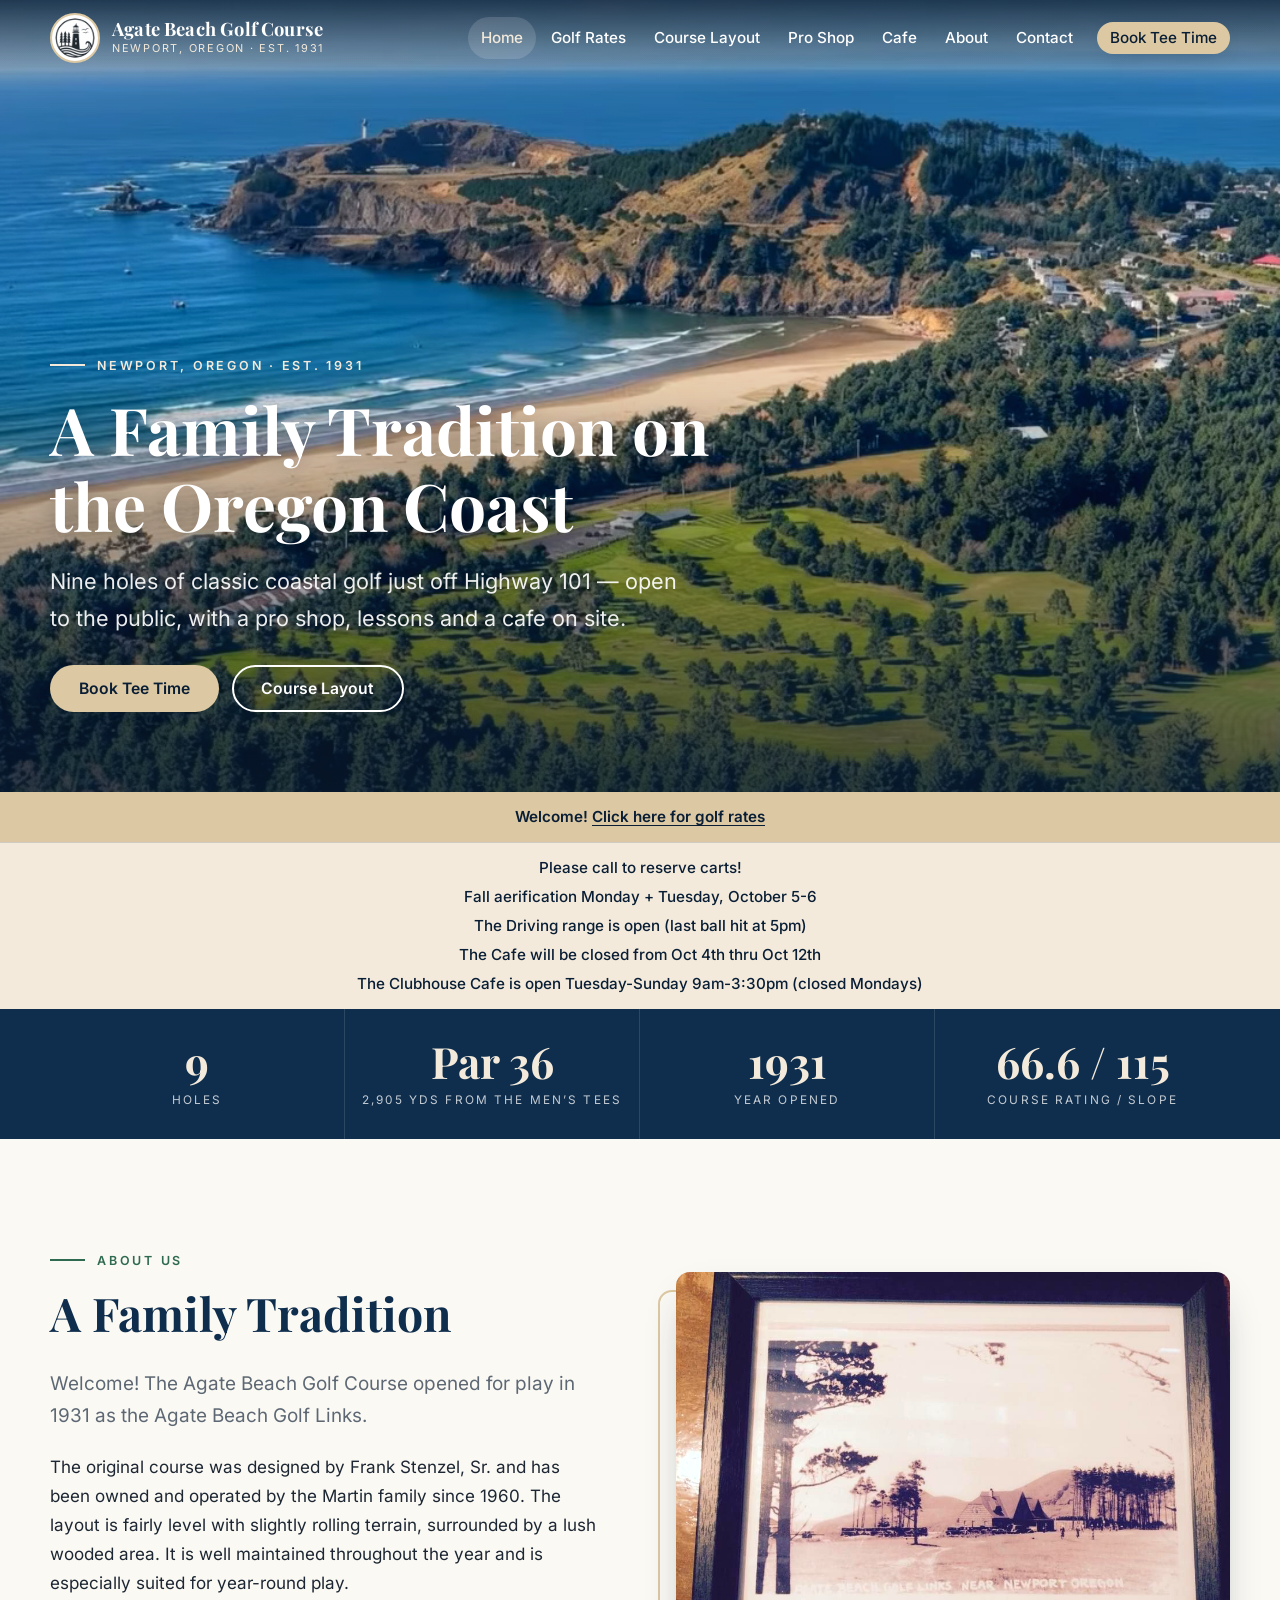
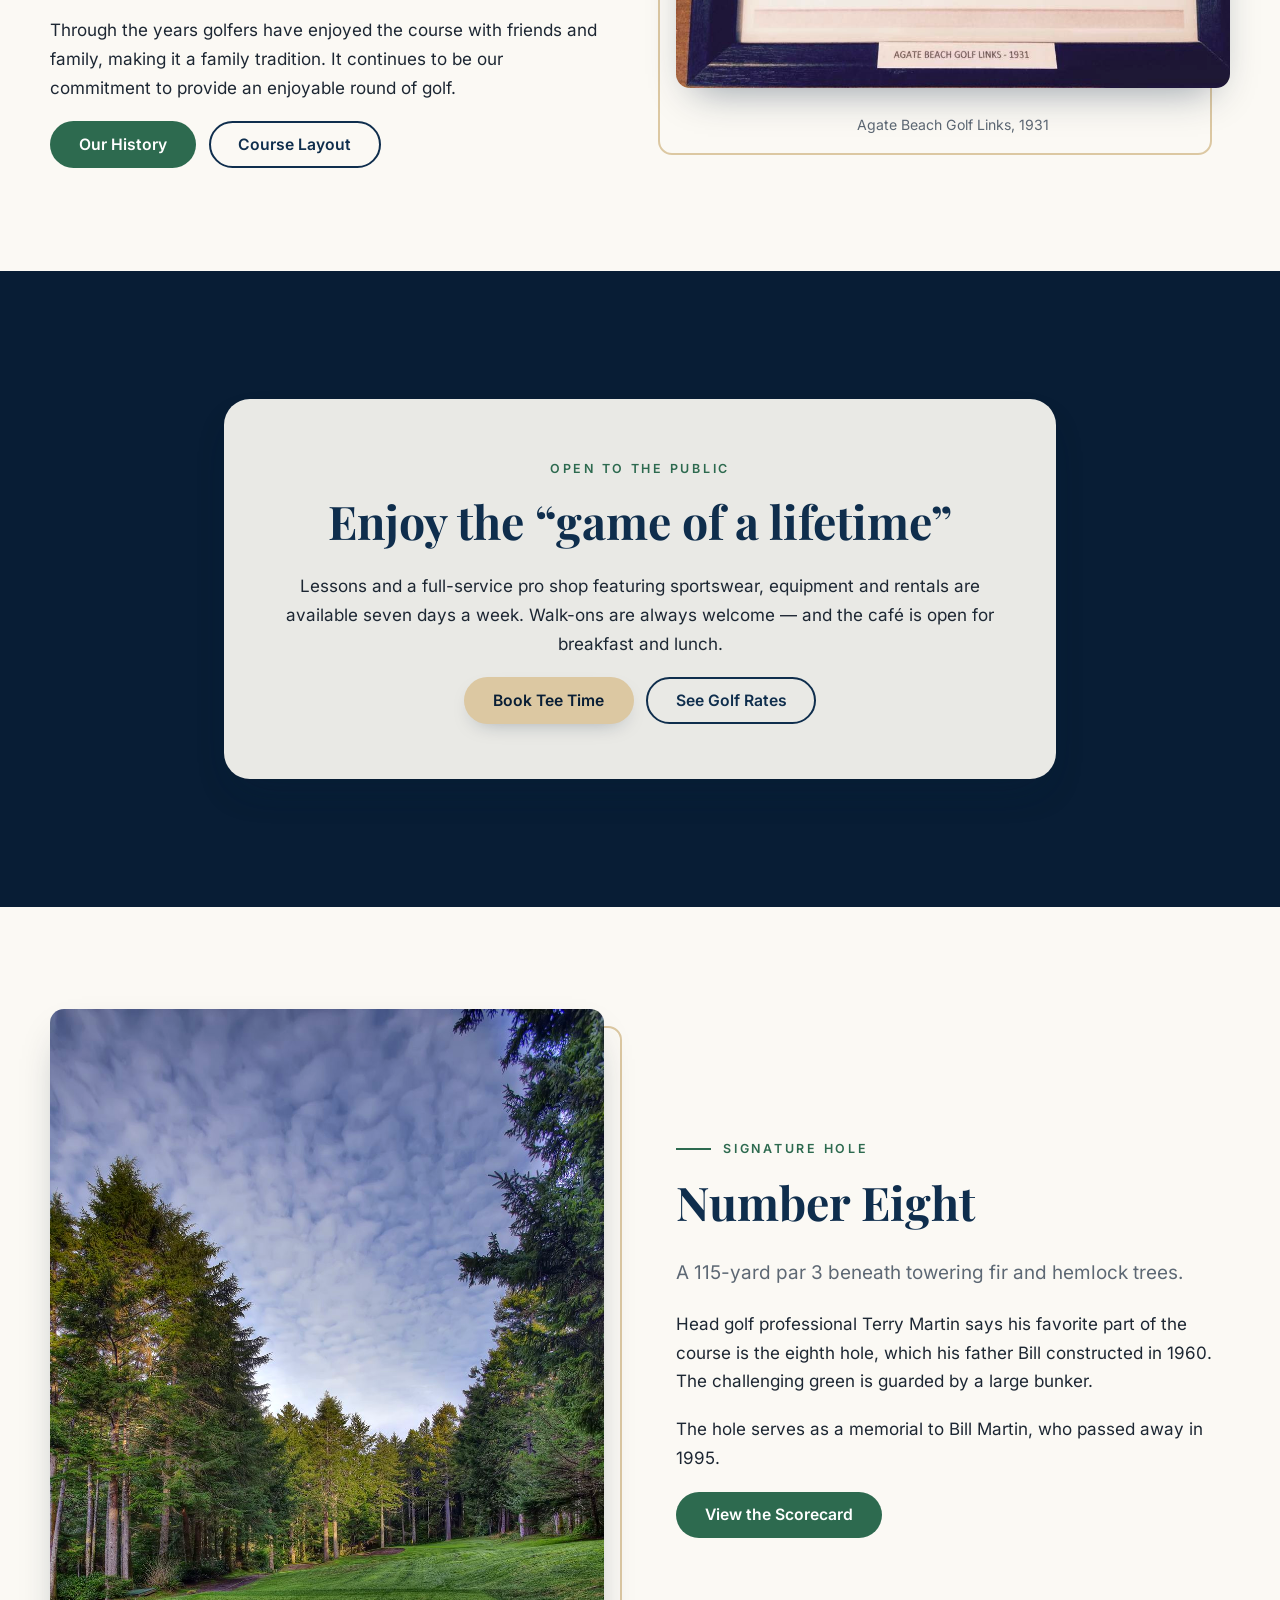
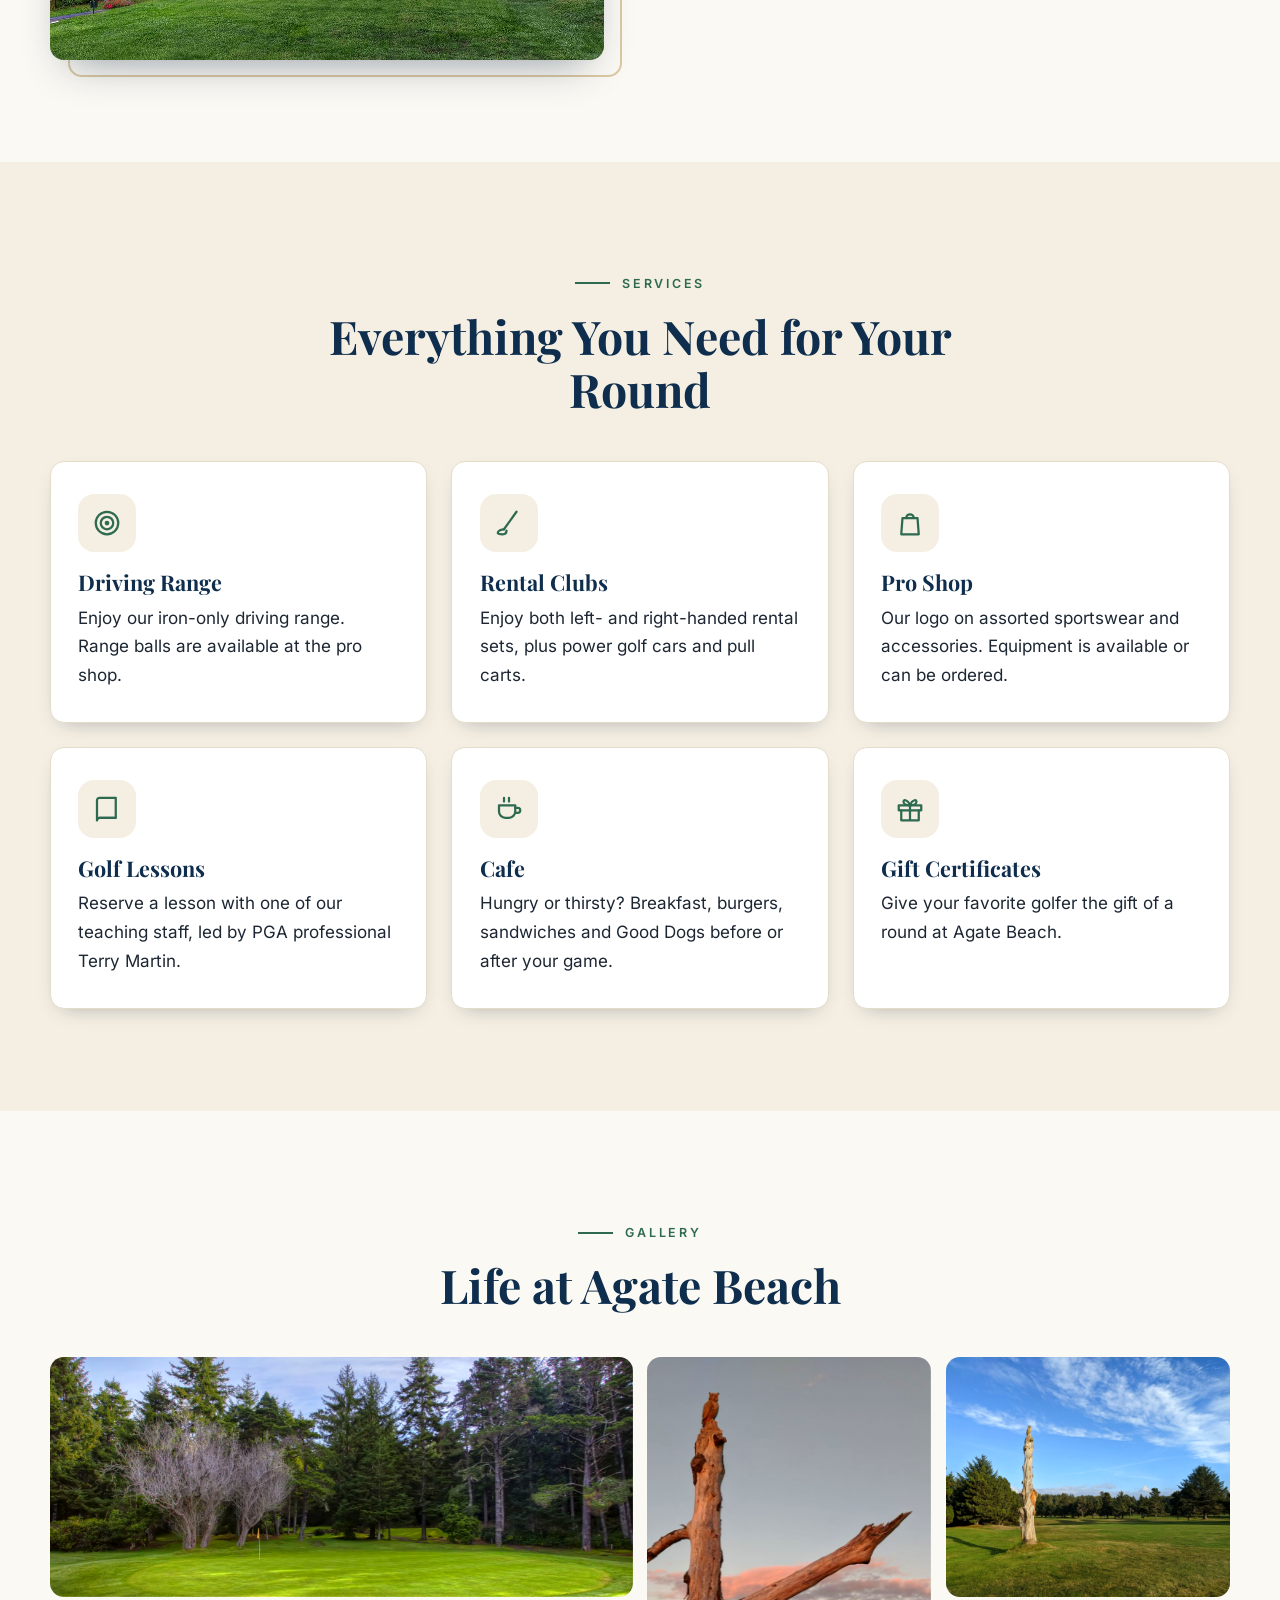
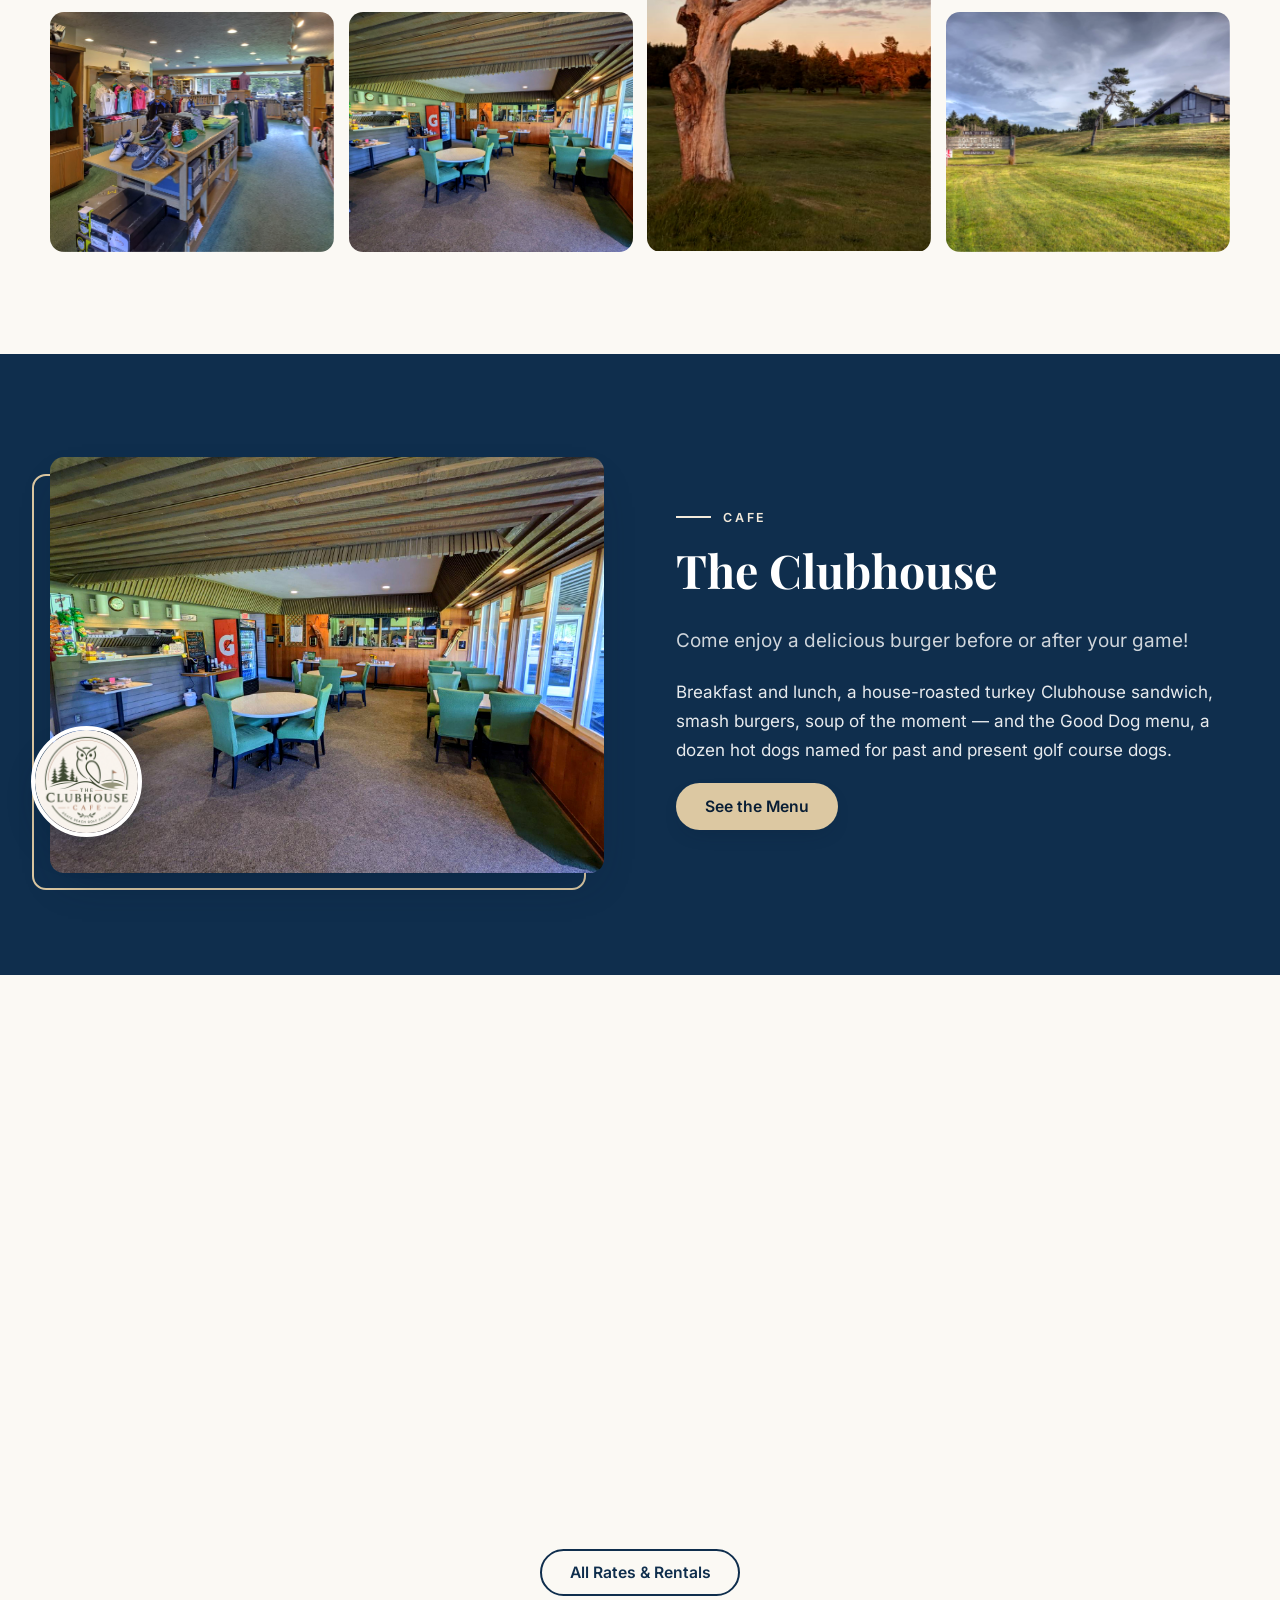
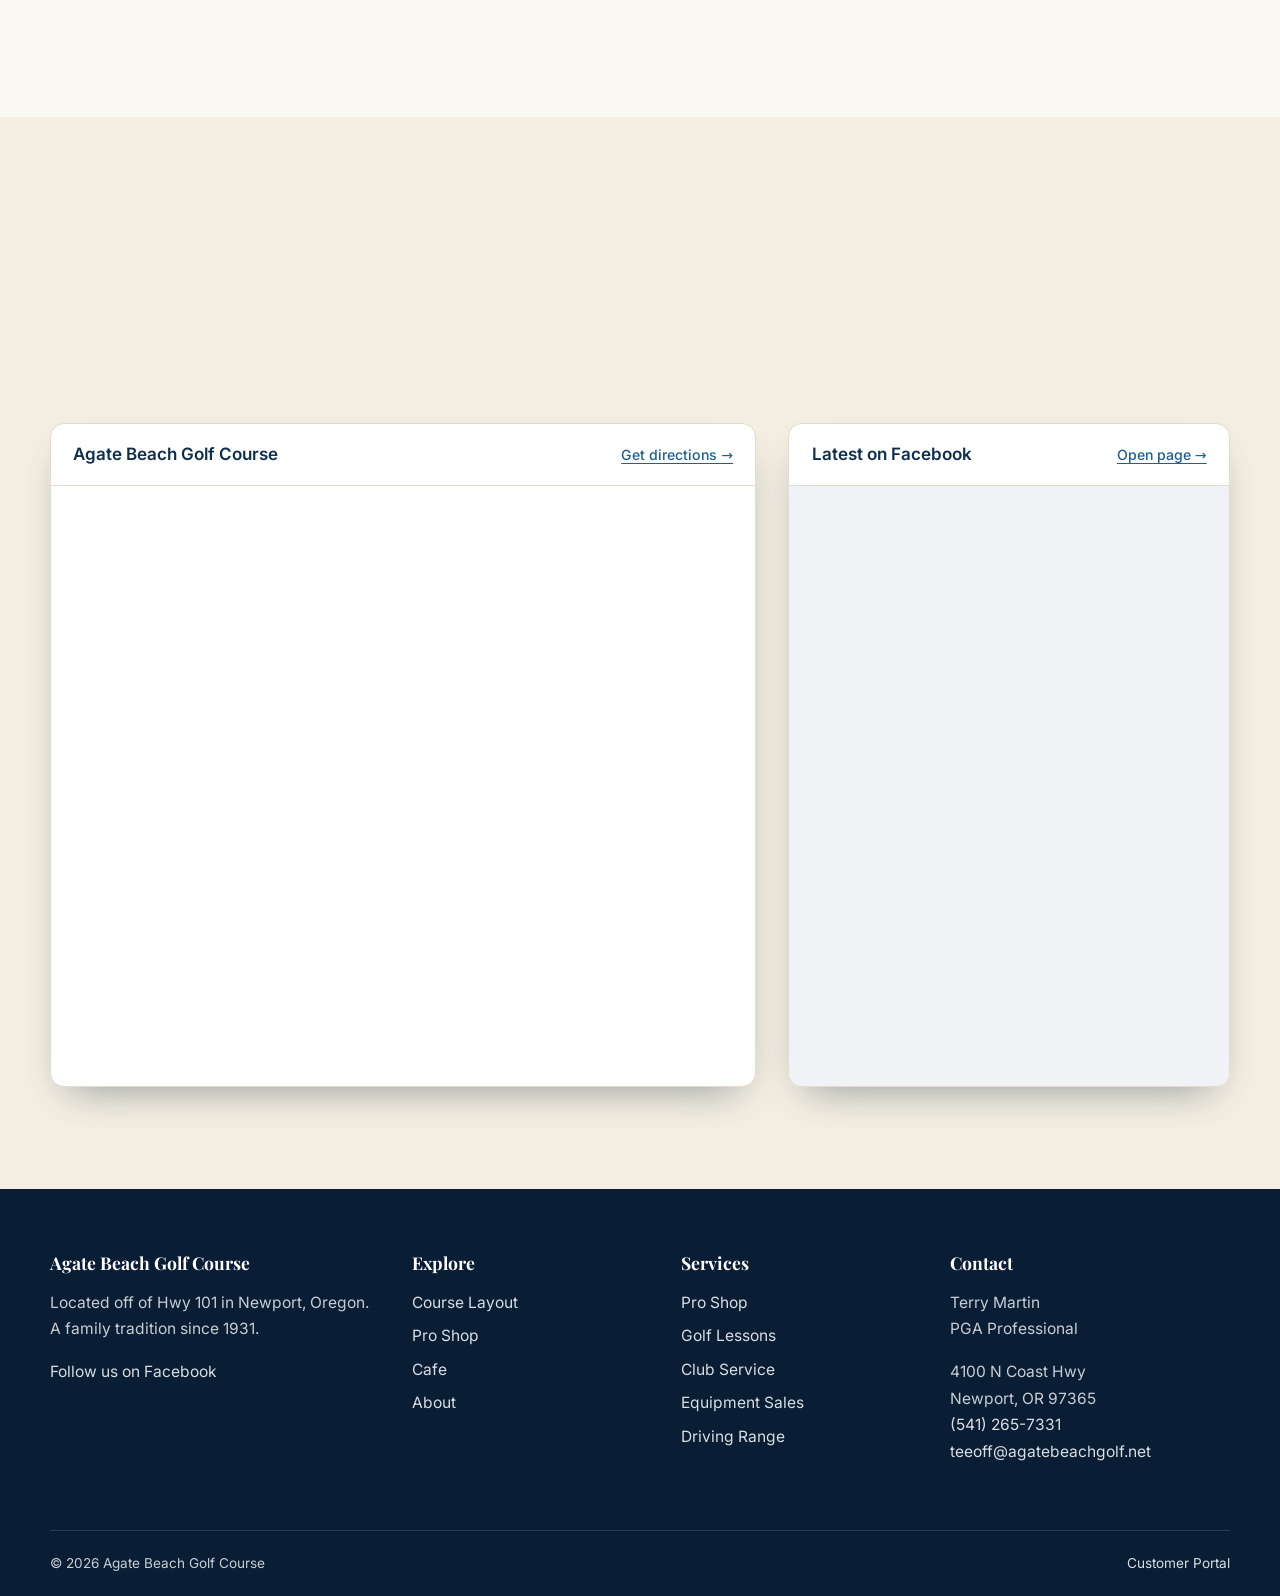
==== commit 1fe9bb3c: "Scorecard page: step-by-step instructions including the men's/ladies' tee buttons; bump version Co-a" ====
--- a/index.html
+++ b/index.html
@@ -11,7 +11,7 @@
 <link rel="icon" href="assets/images/logo.png" type="image/png">
 <link rel="preload" href="assets/fonts/inter-latin.woff2" as="font" type="font/woff2" crossorigin>
 <link rel="preload" href="assets/fonts/playfair-display-latin.woff2" as="font" type="font/woff2" crossorigin>
-<link rel="stylesheet" href="assets/css/styles.css?v=20261002-23">
+<link rel="stylesheet" href="assets/css/styles.css?v=20261002-24">
 </head>
 <body>
 <a class="skip-link" href="#main">Skip to content</a>
@@ -240,6 +240,6 @@
   </div>
 </footer>
 
-<script src="assets/js/main.js?v=20261002-23"></script>
+<script src="assets/js/main.js?v=20261002-24"></script>
 </body>
 </html>
--- a/assets/css/styles.css
+++ b/assets/css/styles.css
@@ -506,6 +506,9 @@
 .sc-tee-btn { display: block; margin: 0.3rem auto 0; padding: 0.18rem 0.55rem; font: 700 0.68rem/1.2 var(--font-body); border-radius: 999px; border: 1px solid transparent; cursor: pointer; white-space: nowrap; }
 .sc-tee-btn.is-men { background: #e8f0f8; color: var(--blue); border-color: #b9d0e6; }
 .sc-tee-btn.is-ladies { background: #fbeceb; color: #a3352f; border-color: #e9b9b5; }
+.sc-steps { margin: 1rem 0 0; padding-left: 1.4rem; display: grid; gap: 0.7rem; text-align: left; }
+.sc-steps li::marker { color: var(--green); font-weight: 700; }
+.sc-steps .sc-tee-btn { display: inline-block; margin: 0 0.1rem; font-size: 0.78rem; cursor: default; vertical-align: baseline; }
 .sc-entry .tee-line { display: block; line-height: 1.25; font-weight: 600; }
 .sc-entry .tee-men { color: var(--blue); }
 .sc-entry .tee-ladies { color: #a3352f; }
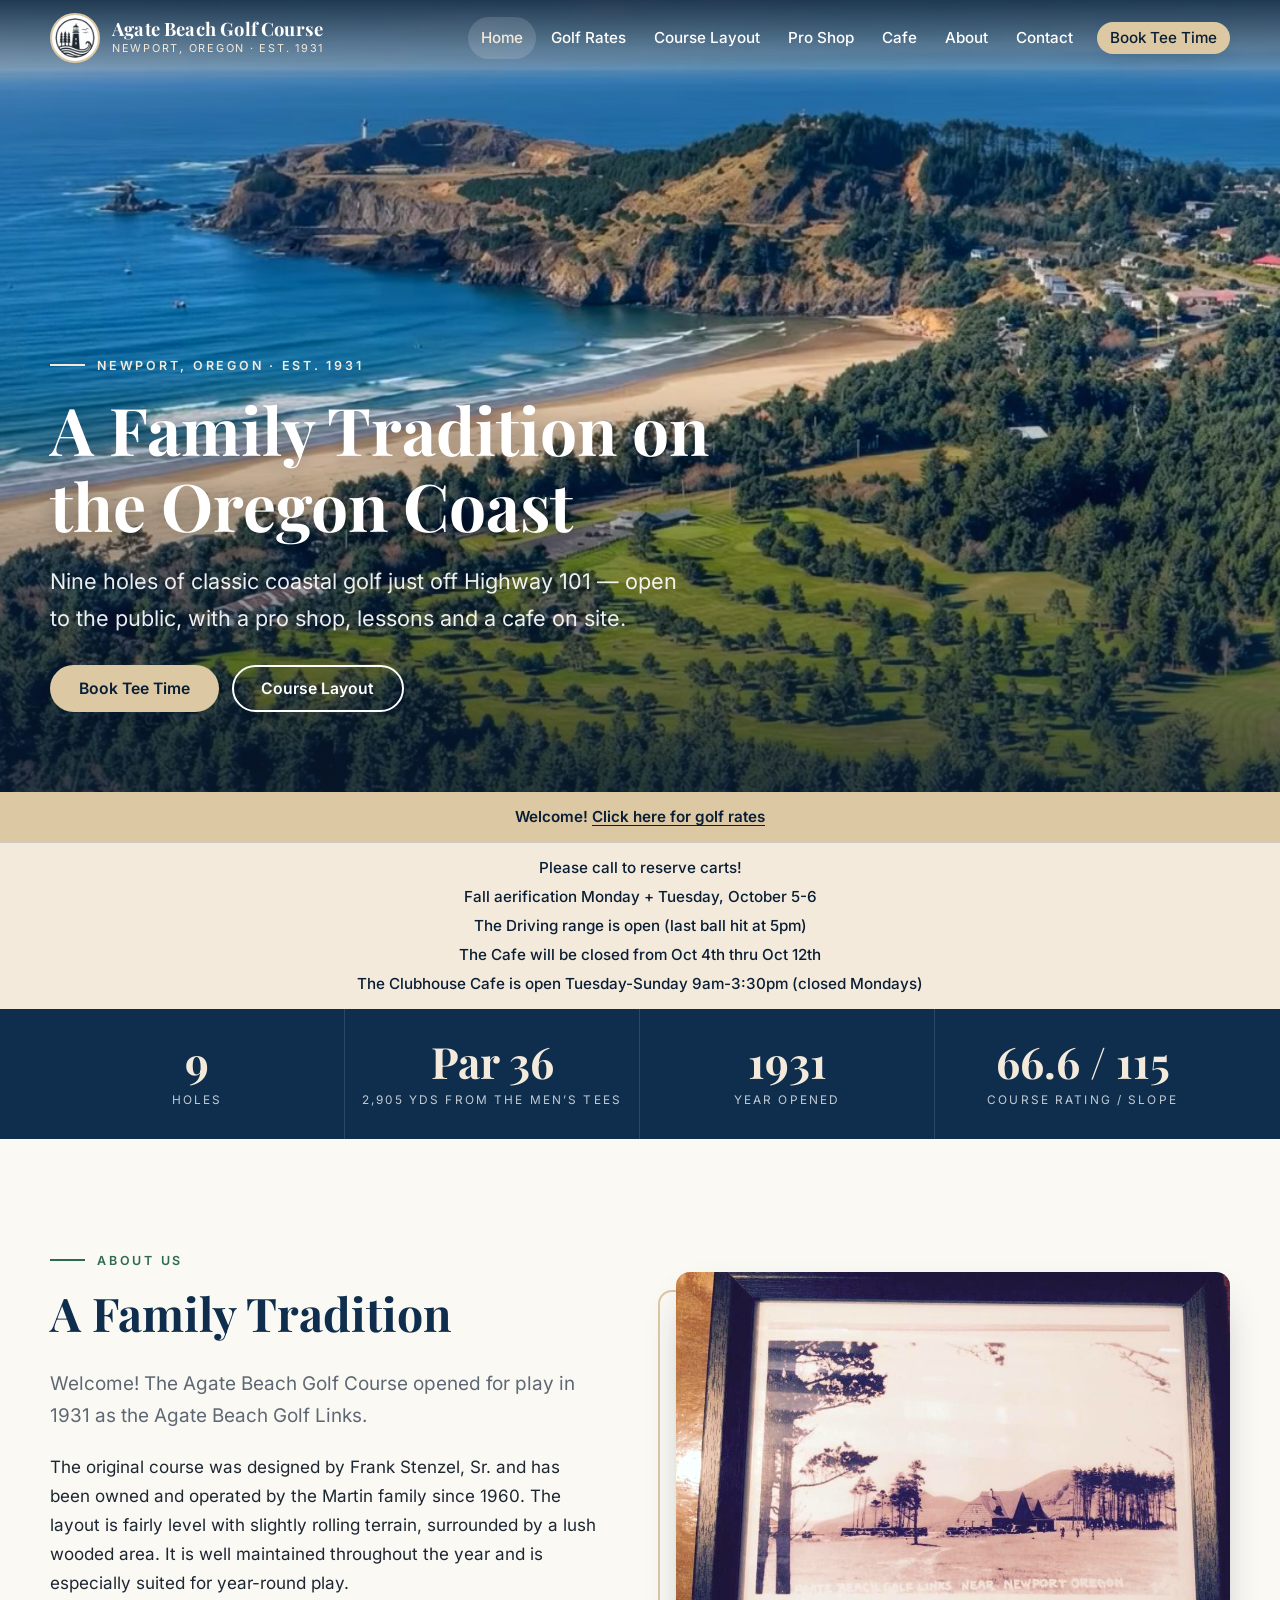
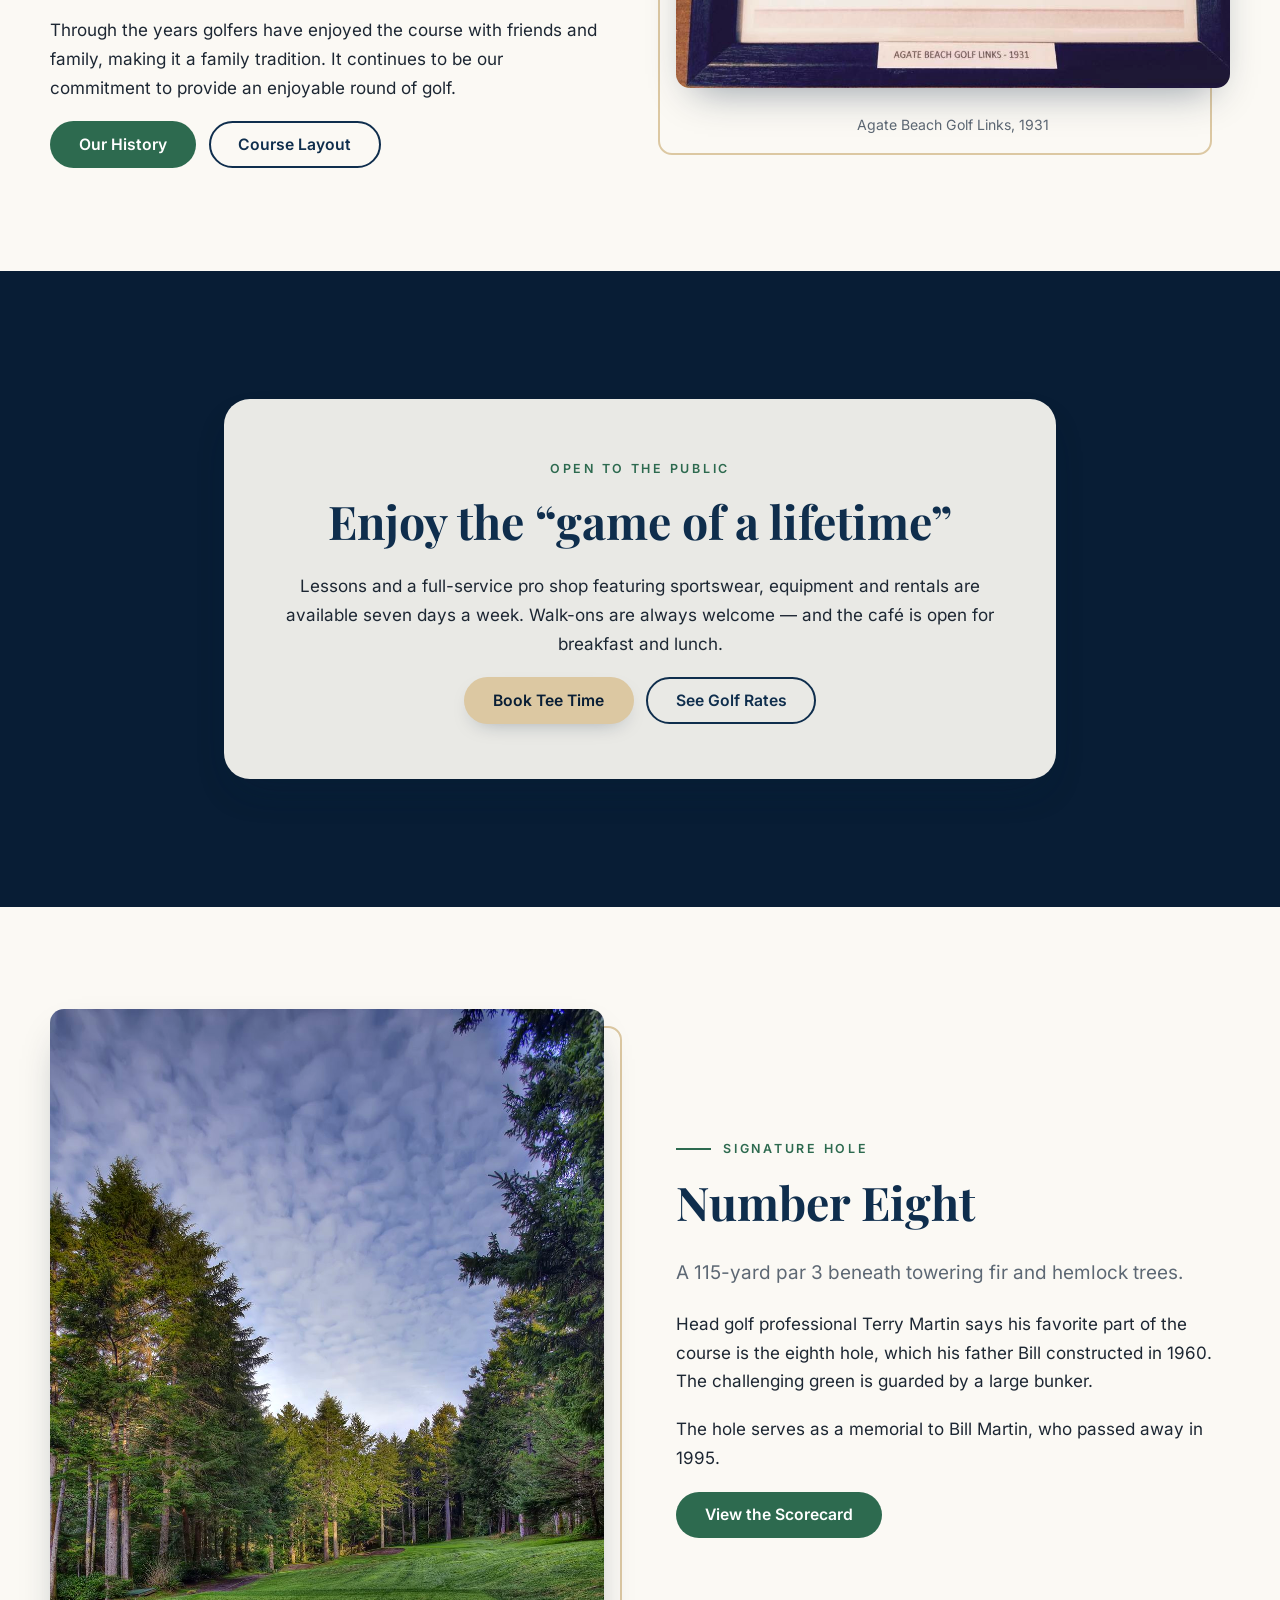
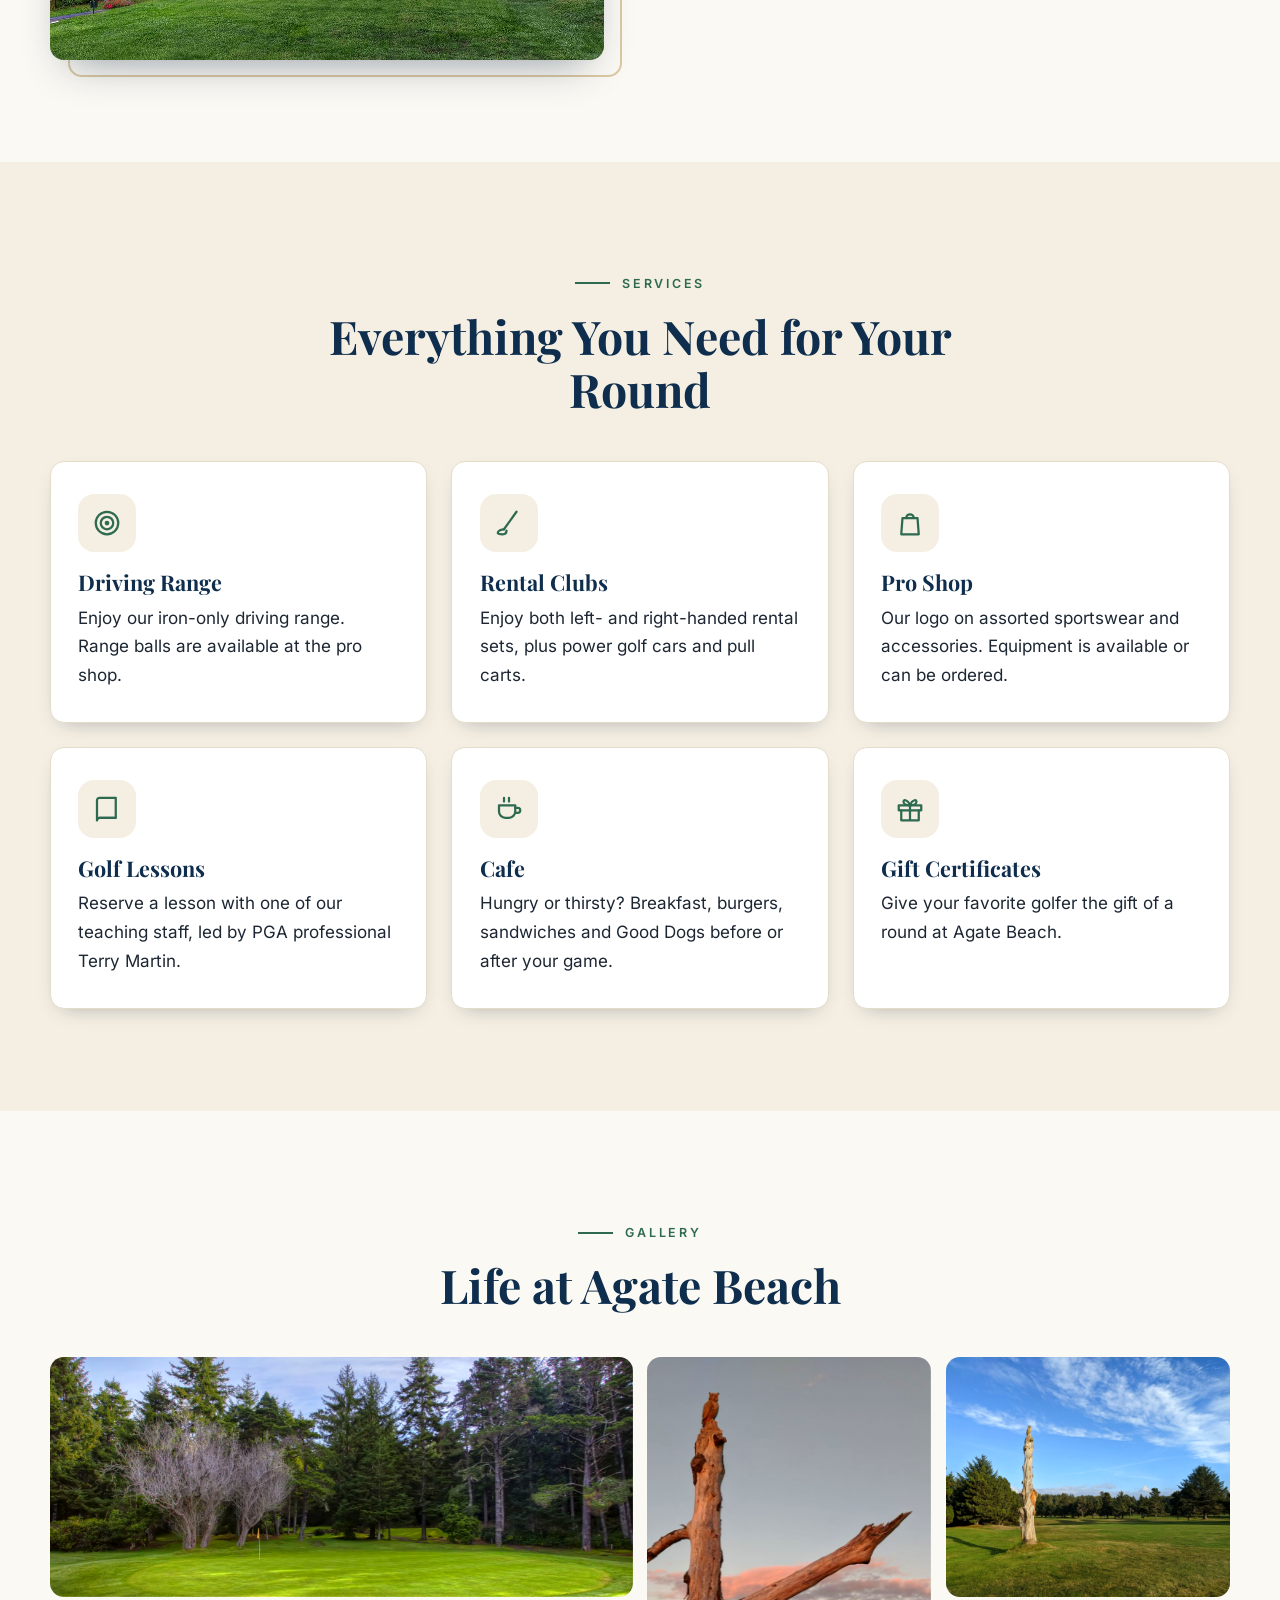
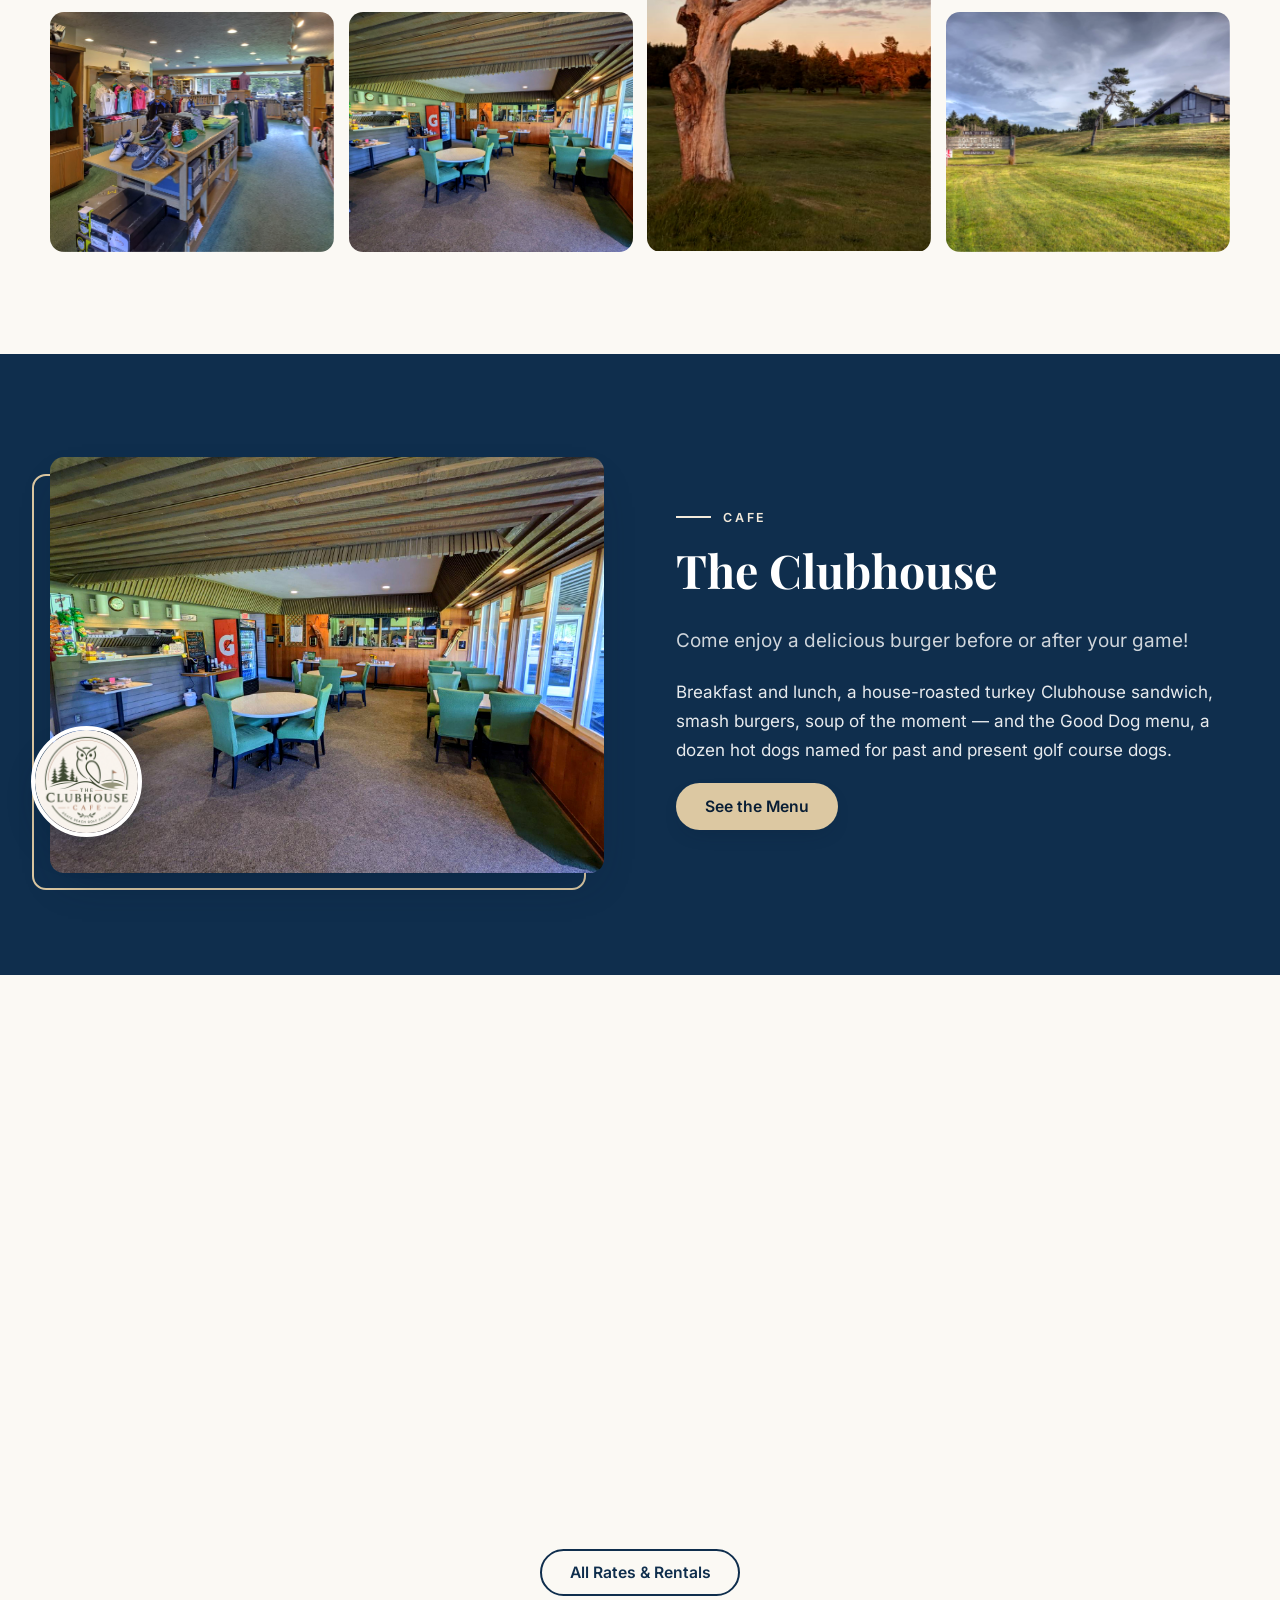
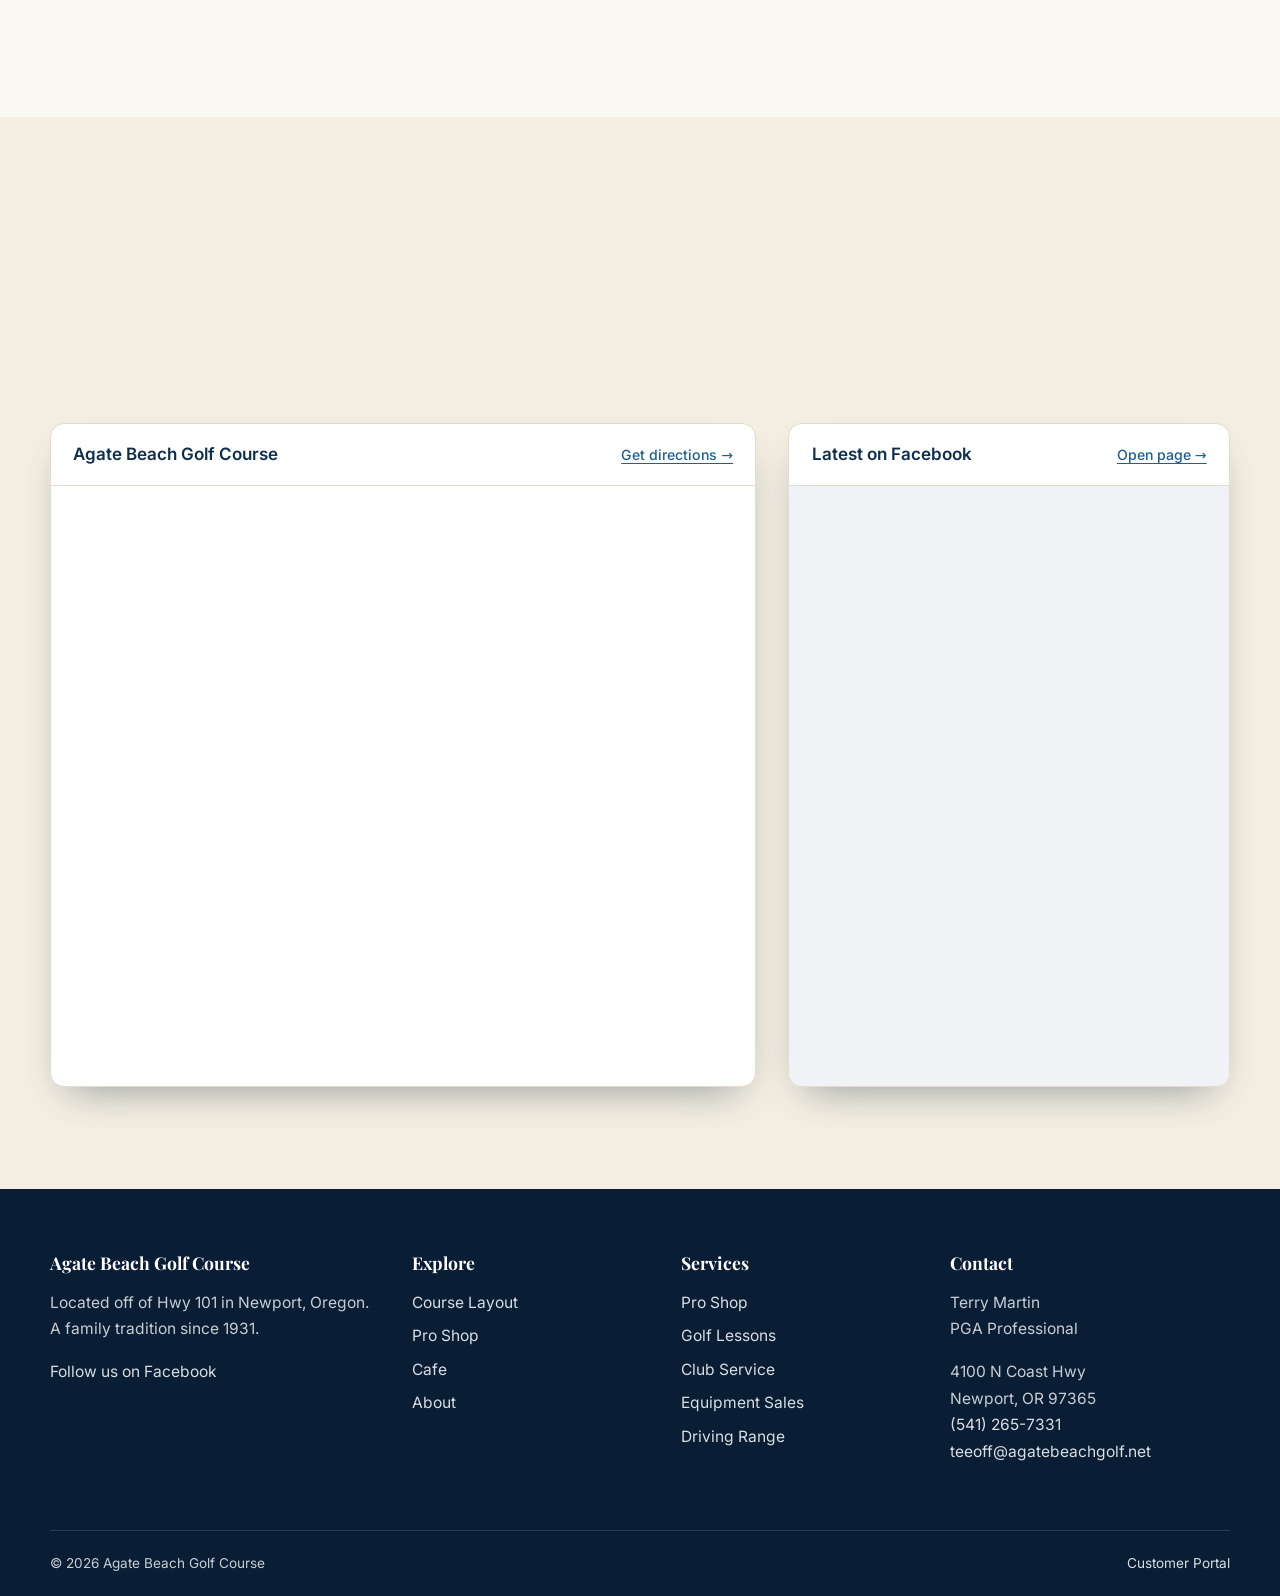
==== commit f674dd2e: "Scorecard page: instructions moved to the bottom with an Instructions button at the top; bump versio" ====
--- a/index.html
+++ b/index.html
@@ -11,7 +11,7 @@
 <link rel="icon" href="assets/images/logo.png" type="image/png">
 <link rel="preload" href="assets/fonts/inter-latin.woff2" as="font" type="font/woff2" crossorigin>
 <link rel="preload" href="assets/fonts/playfair-display-latin.woff2" as="font" type="font/woff2" crossorigin>
-<link rel="stylesheet" href="assets/css/styles.css?v=20261002-24">
+<link rel="stylesheet" href="assets/css/styles.css?v=20261002-25">
 </head>
 <body>
 <a class="skip-link" href="#main">Skip to content</a>
@@ -240,6 +240,6 @@
   </div>
 </footer>
 
-<script src="assets/js/main.js?v=20261002-24"></script>
+<script src="assets/js/main.js?v=20261002-25"></script>
 </body>
 </html>
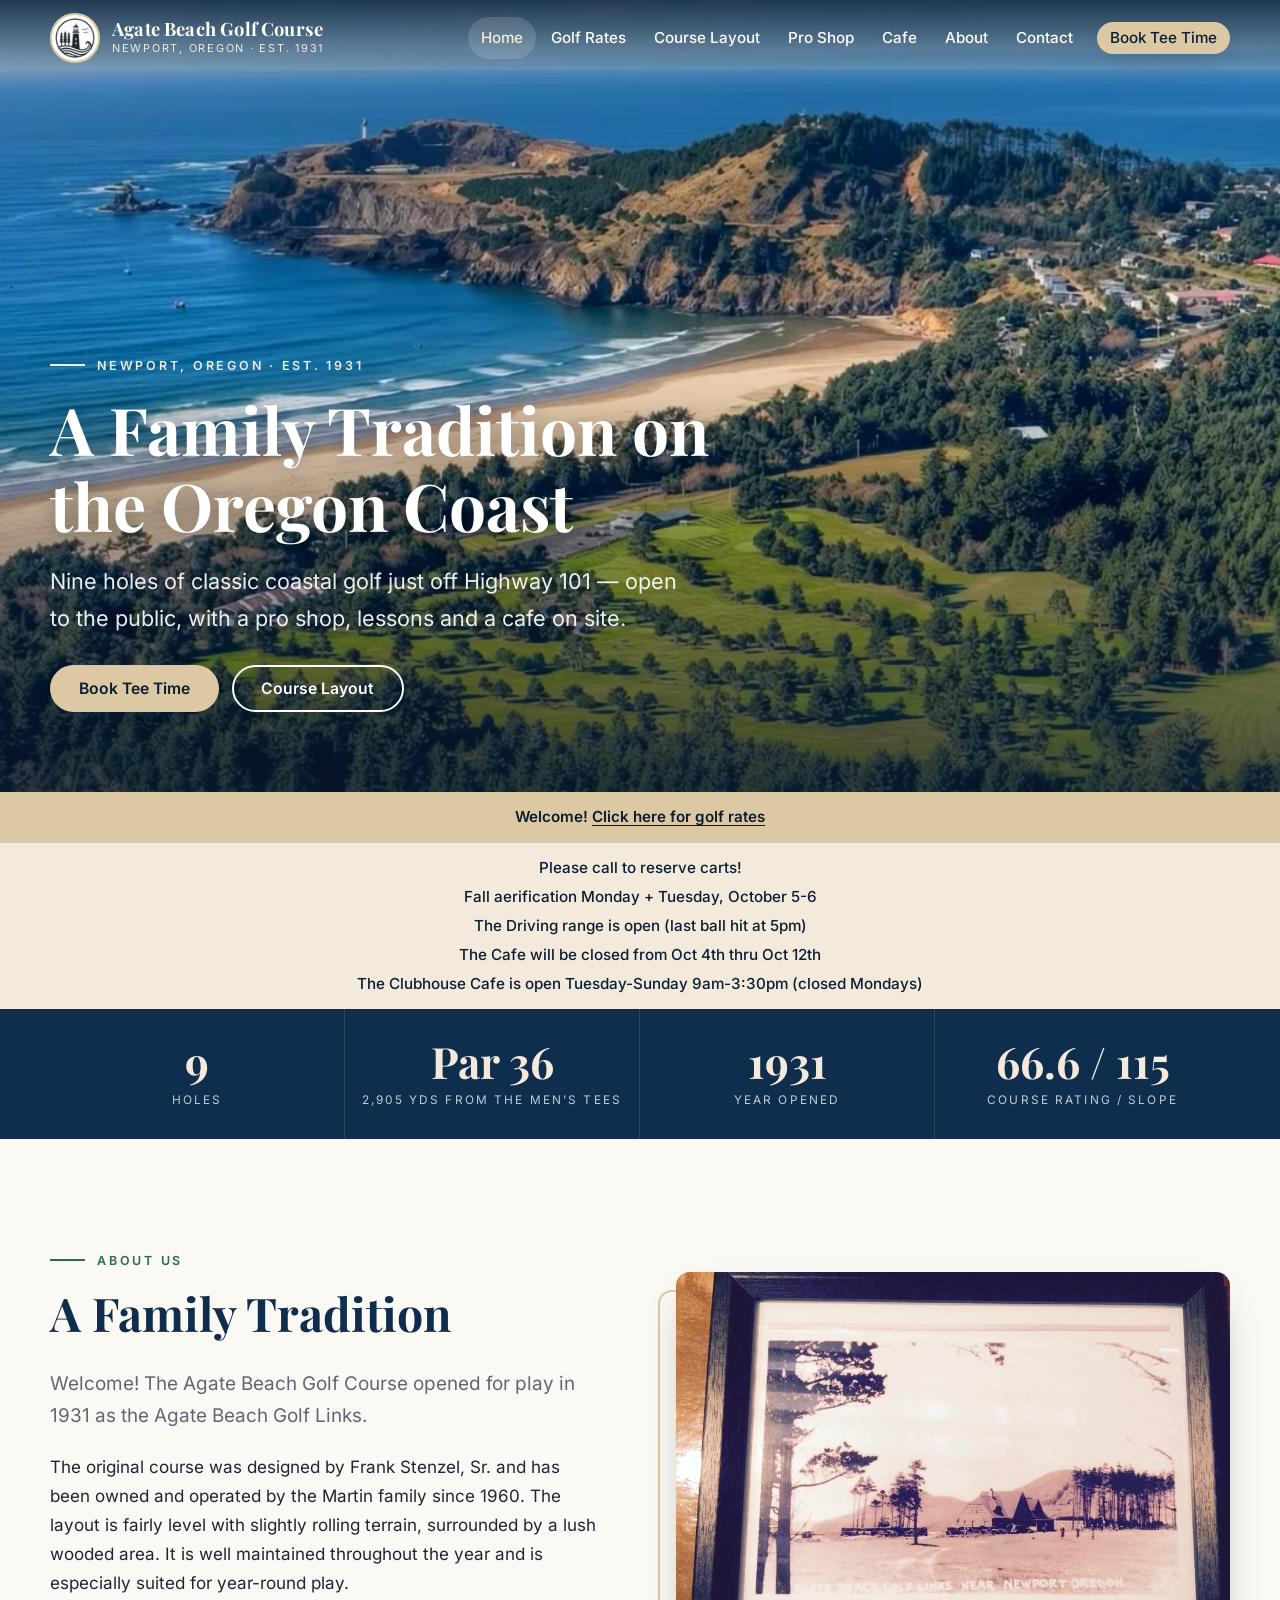
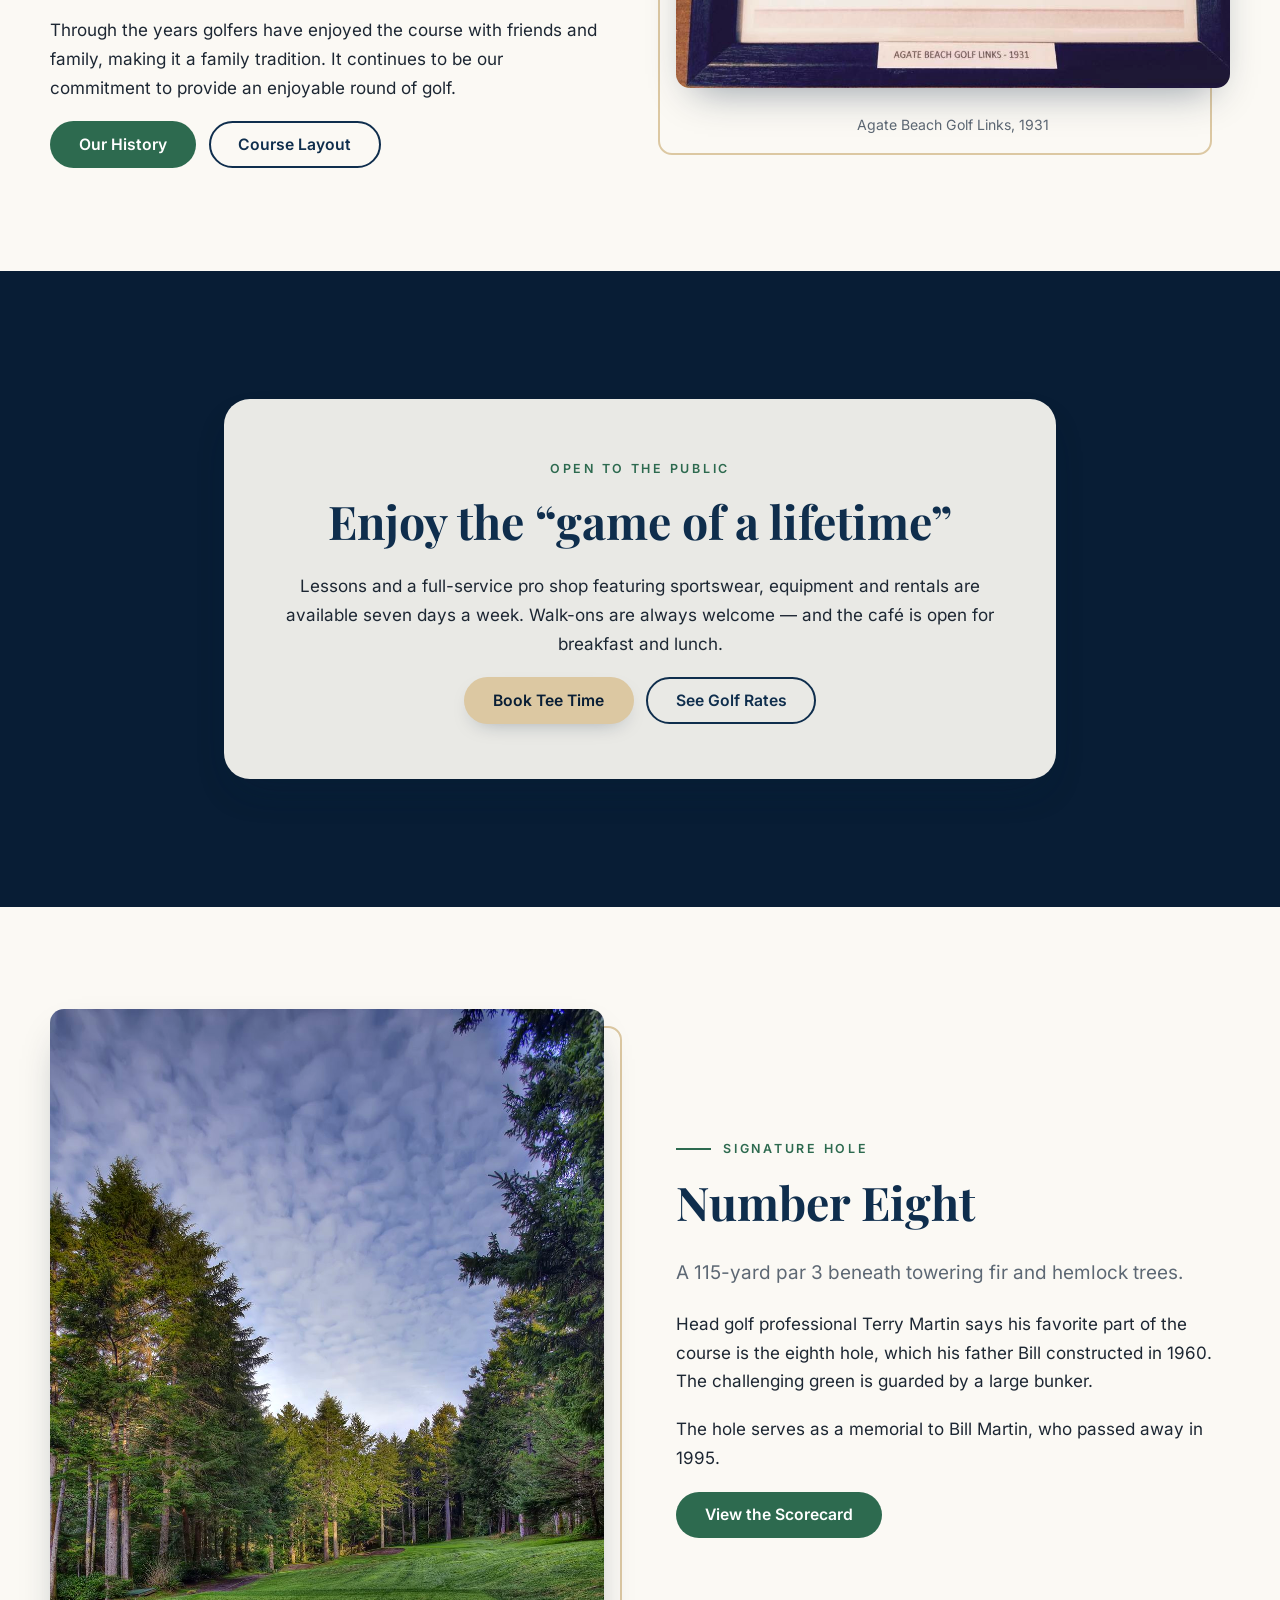
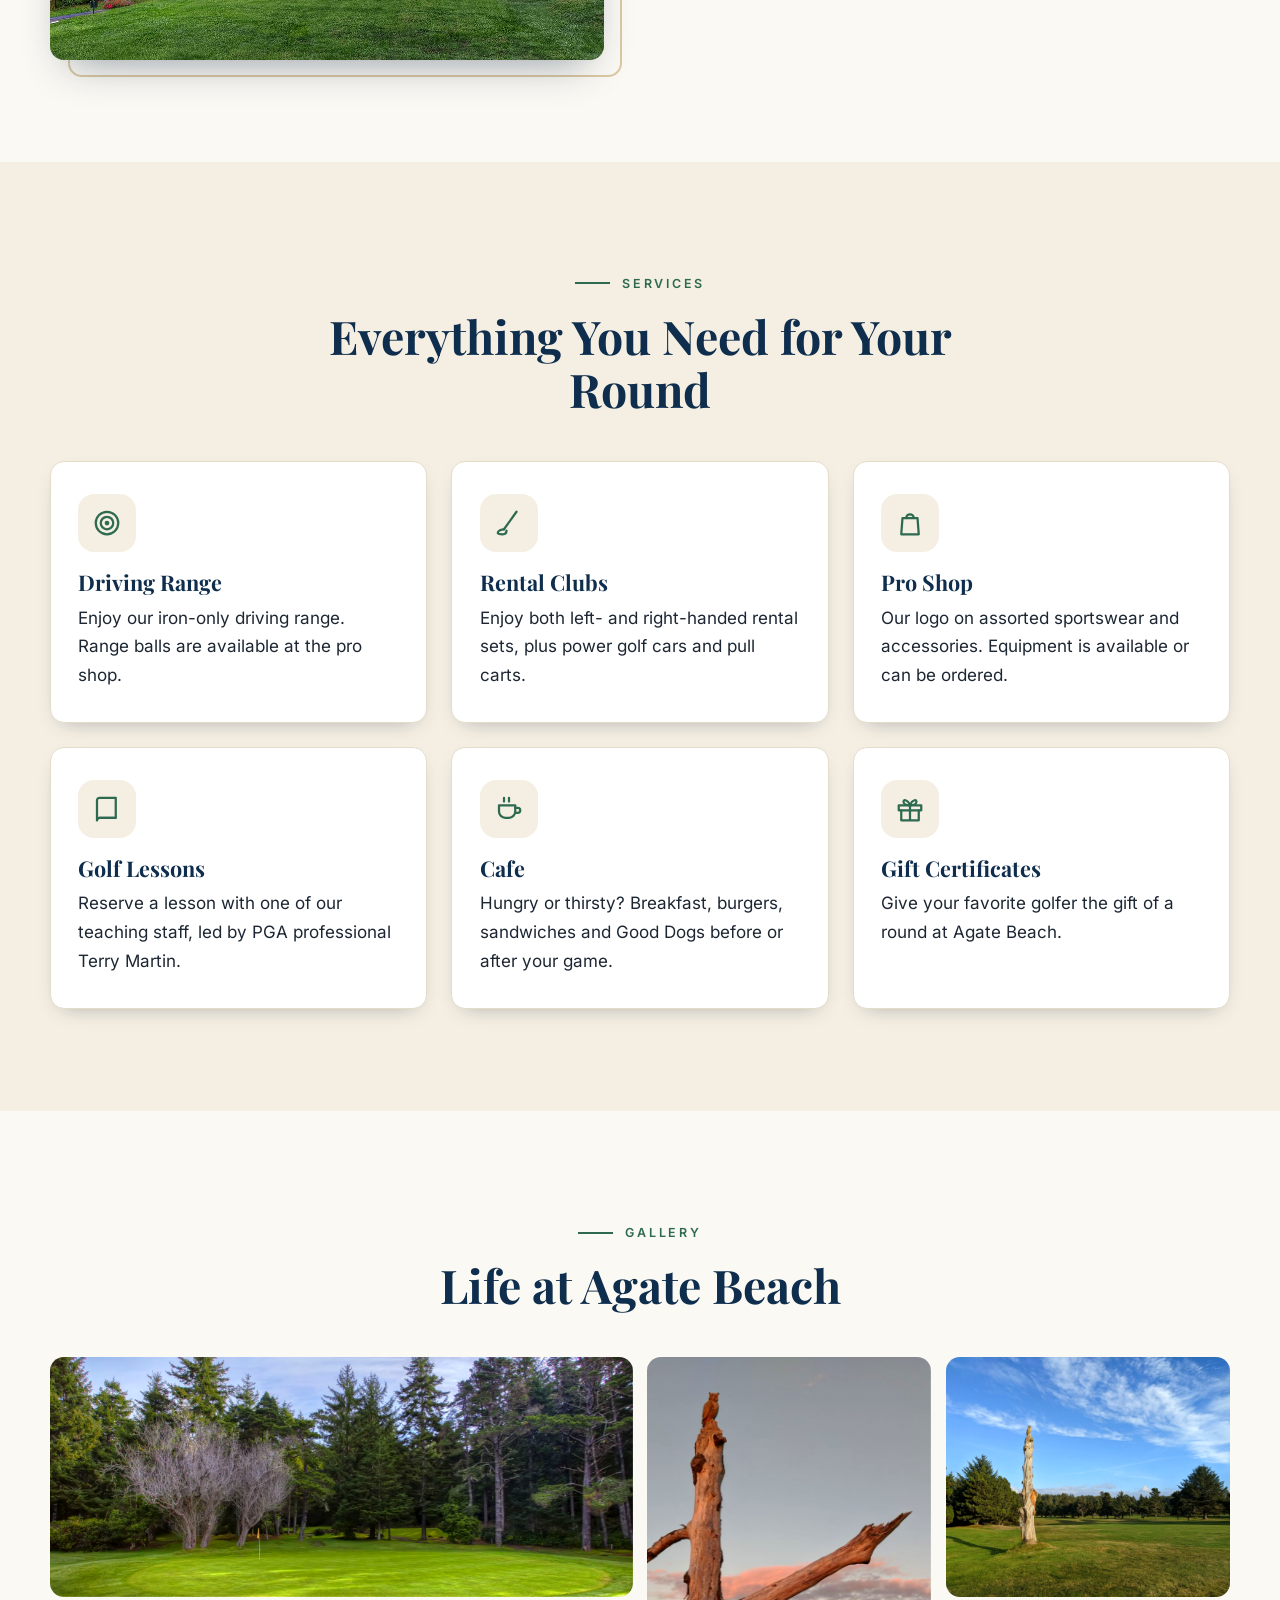
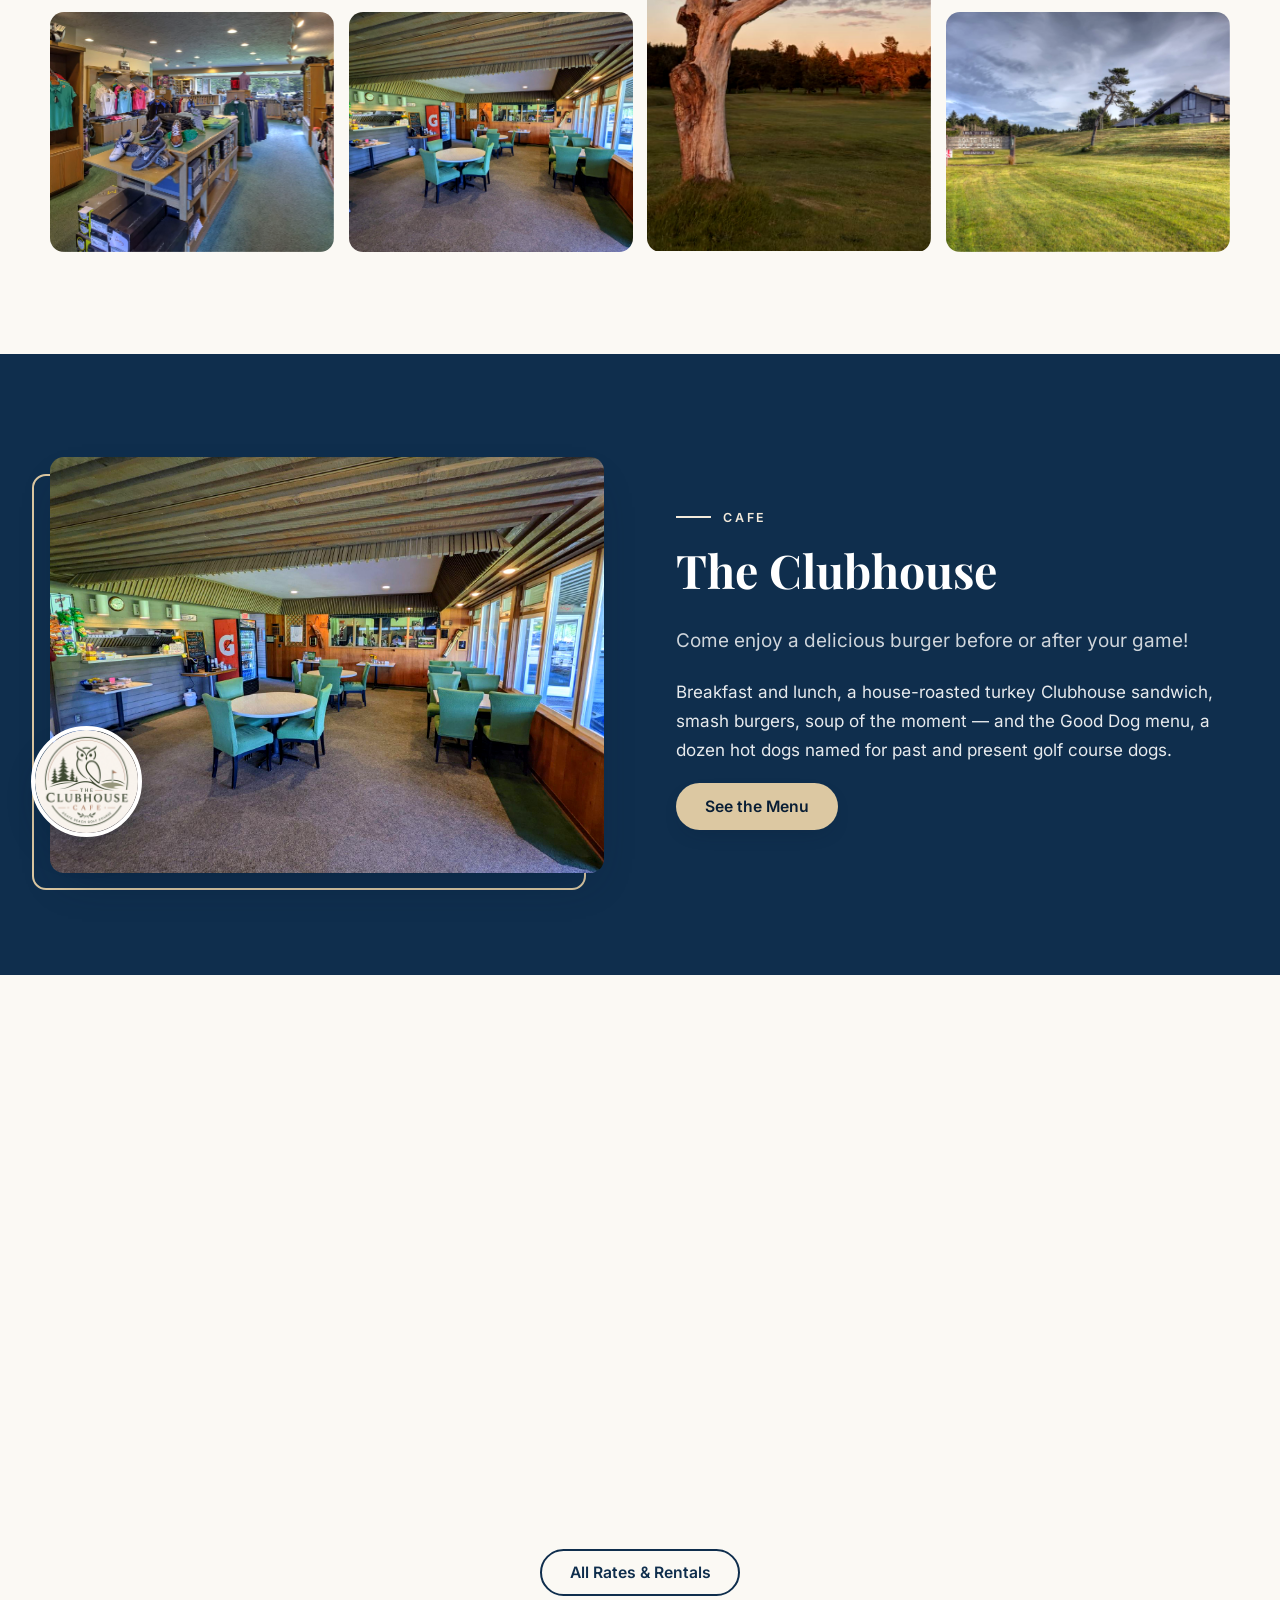
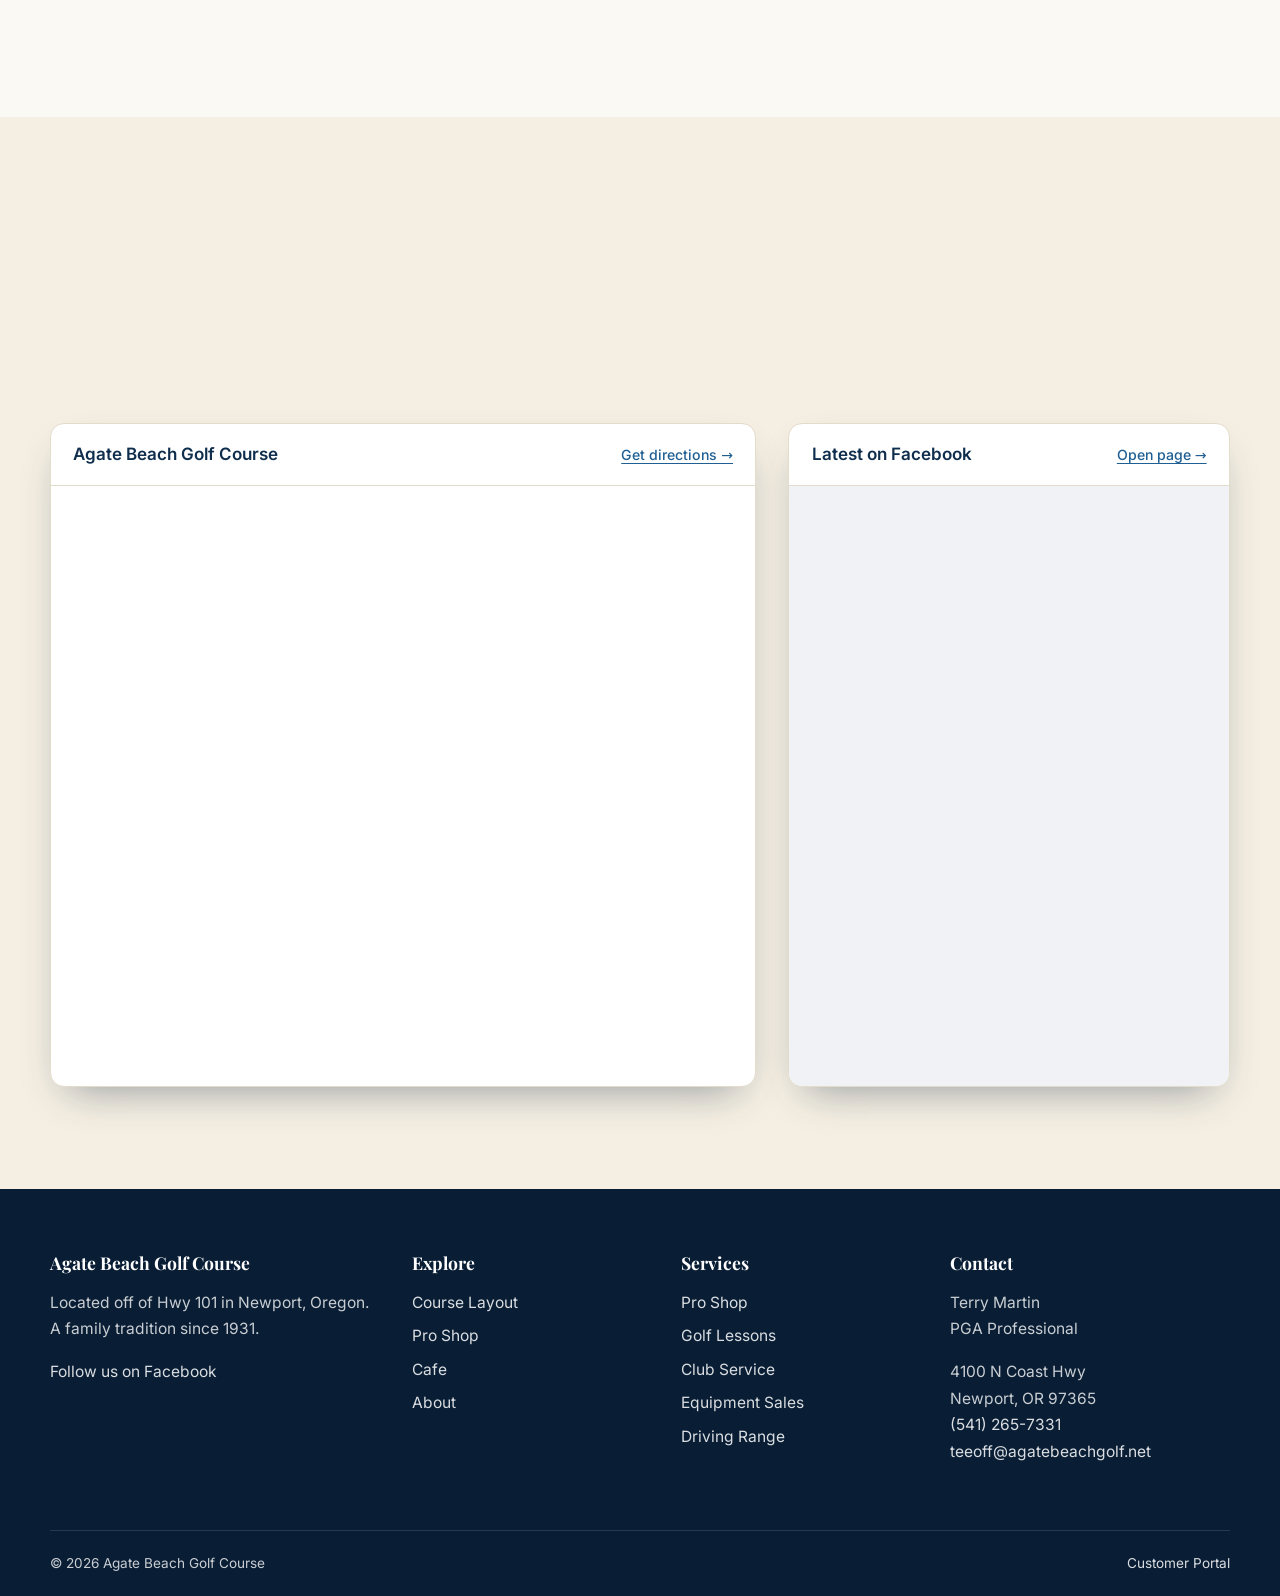
==== commit 458bee53: "Keep golf rates data current Bypass stale cached rate data and align the rates page fallback with th" ====
--- a/index.html
+++ b/index.html
@@ -240,6 +240,6 @@
   </div>
 </footer>
 
-<script src="assets/js/main.js?v=20261002-25"></script>
+<script src="assets/js/main.js?v=20261002-26"></script>
 </body>
 </html>
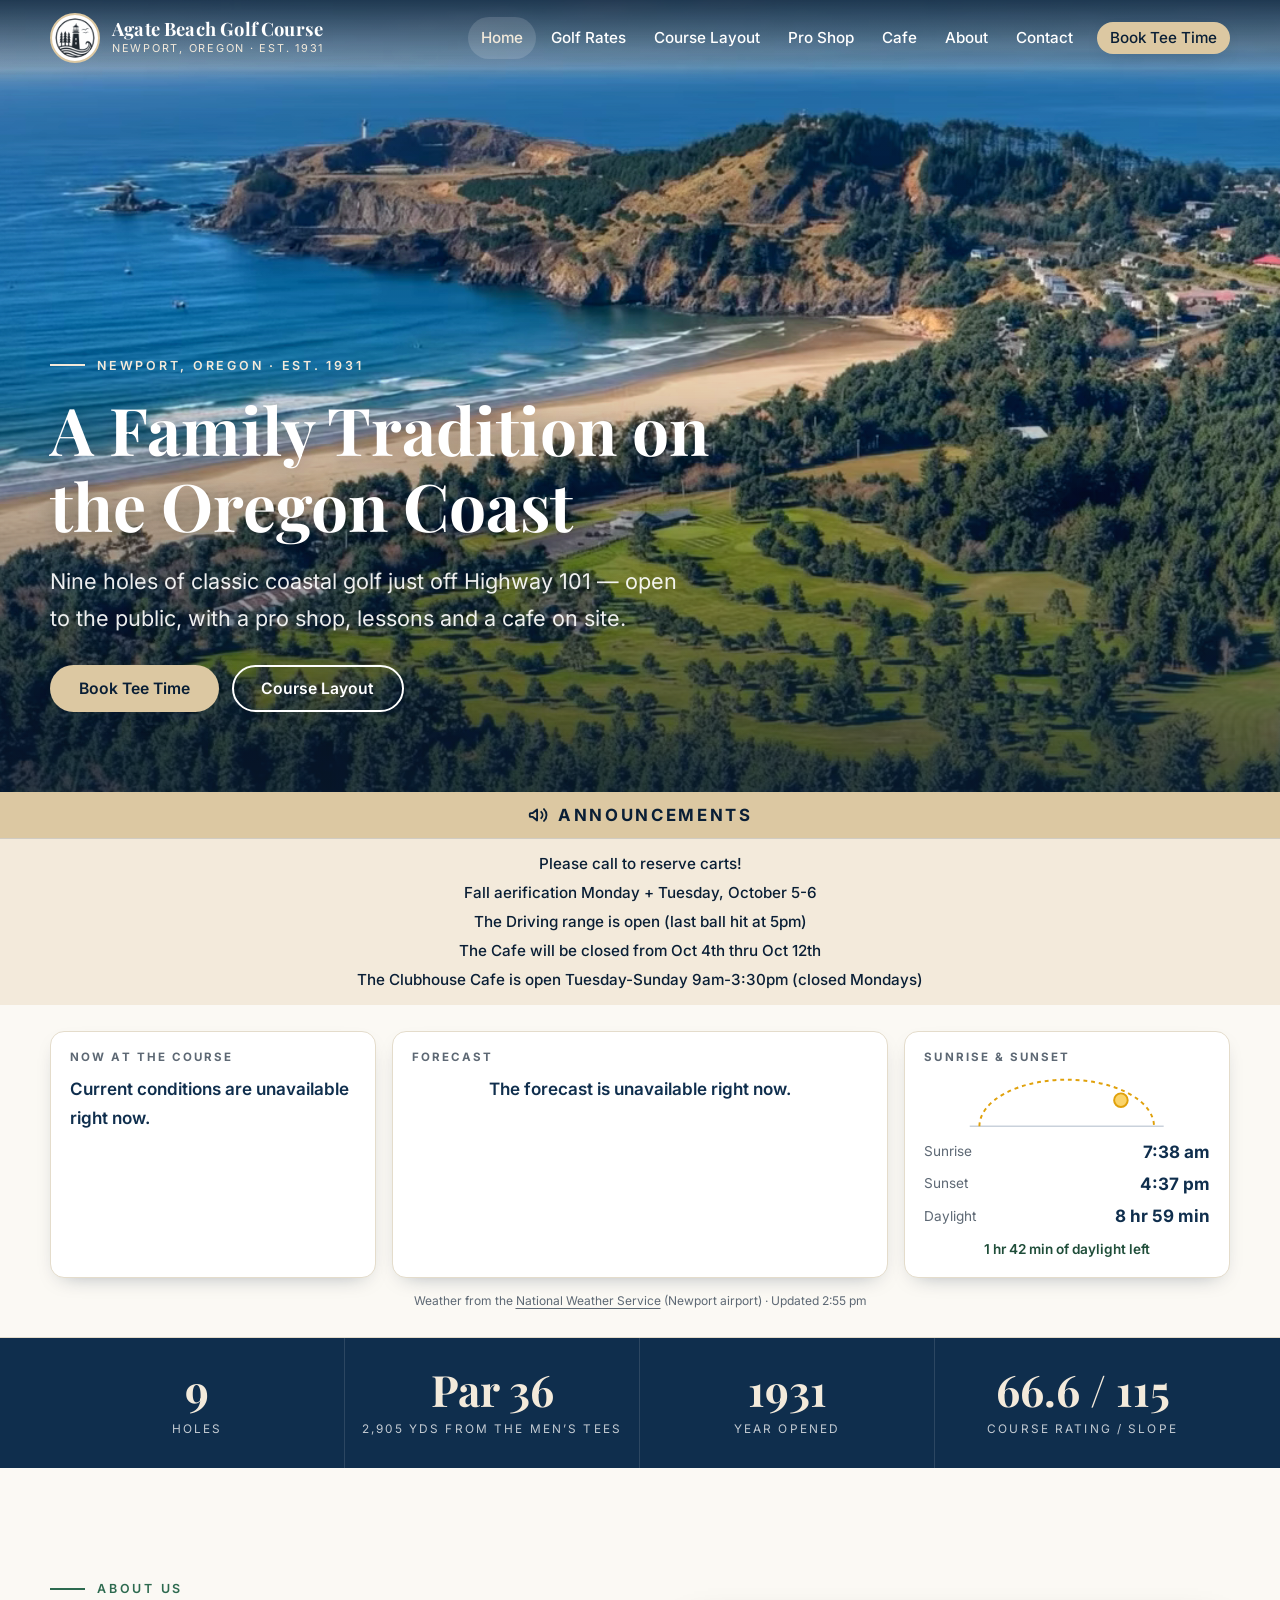
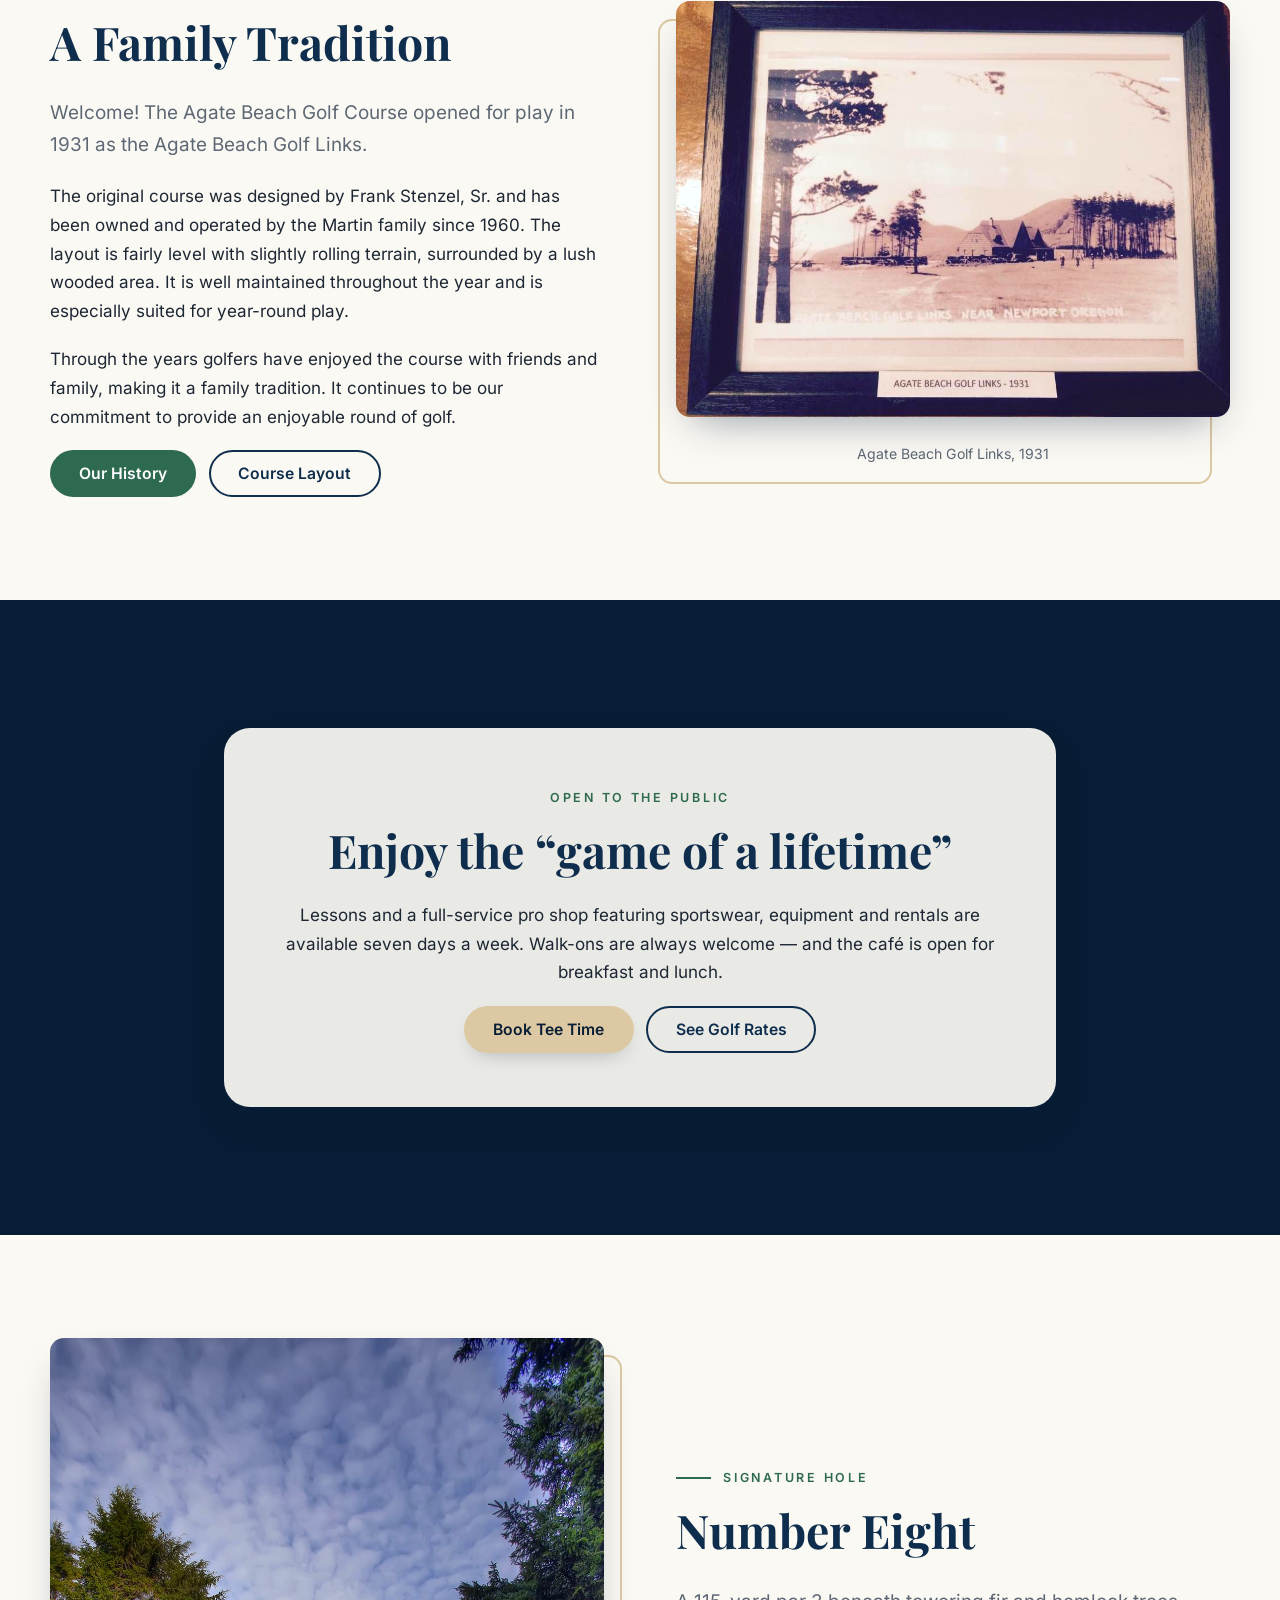
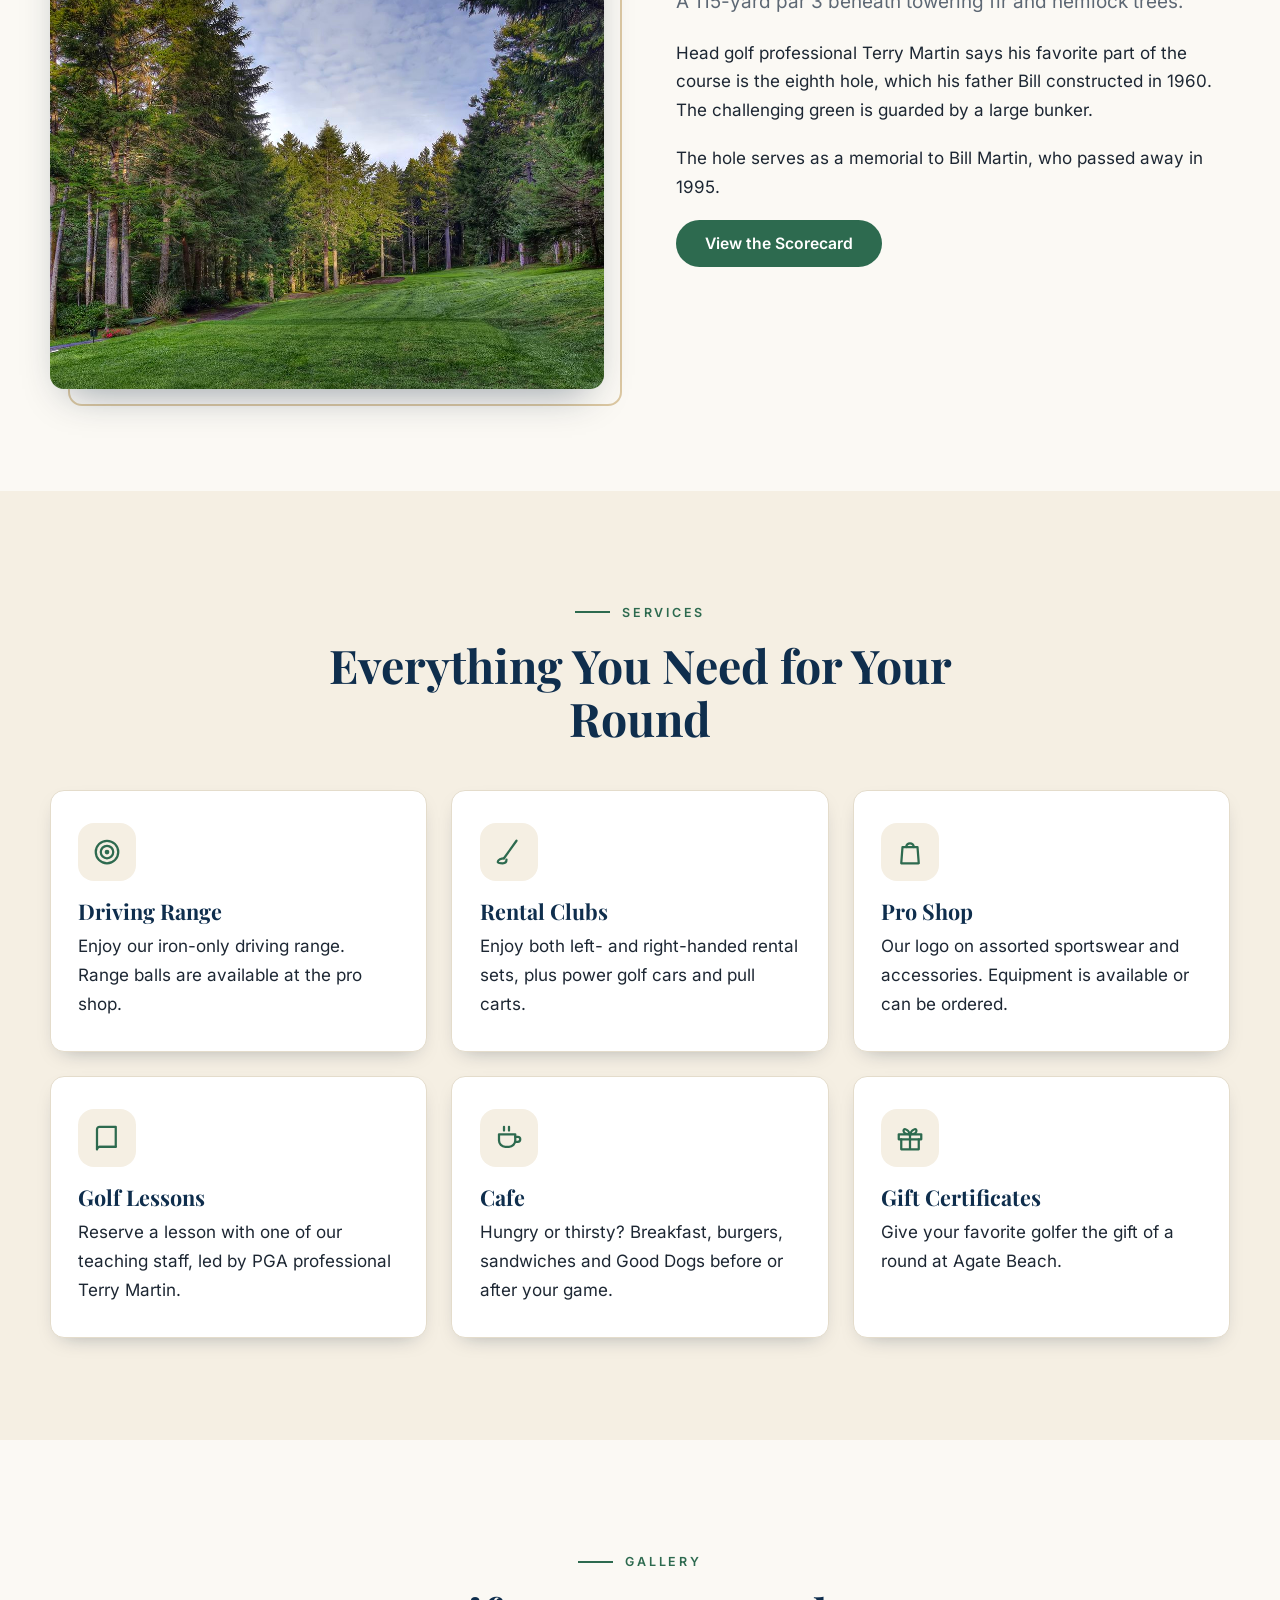
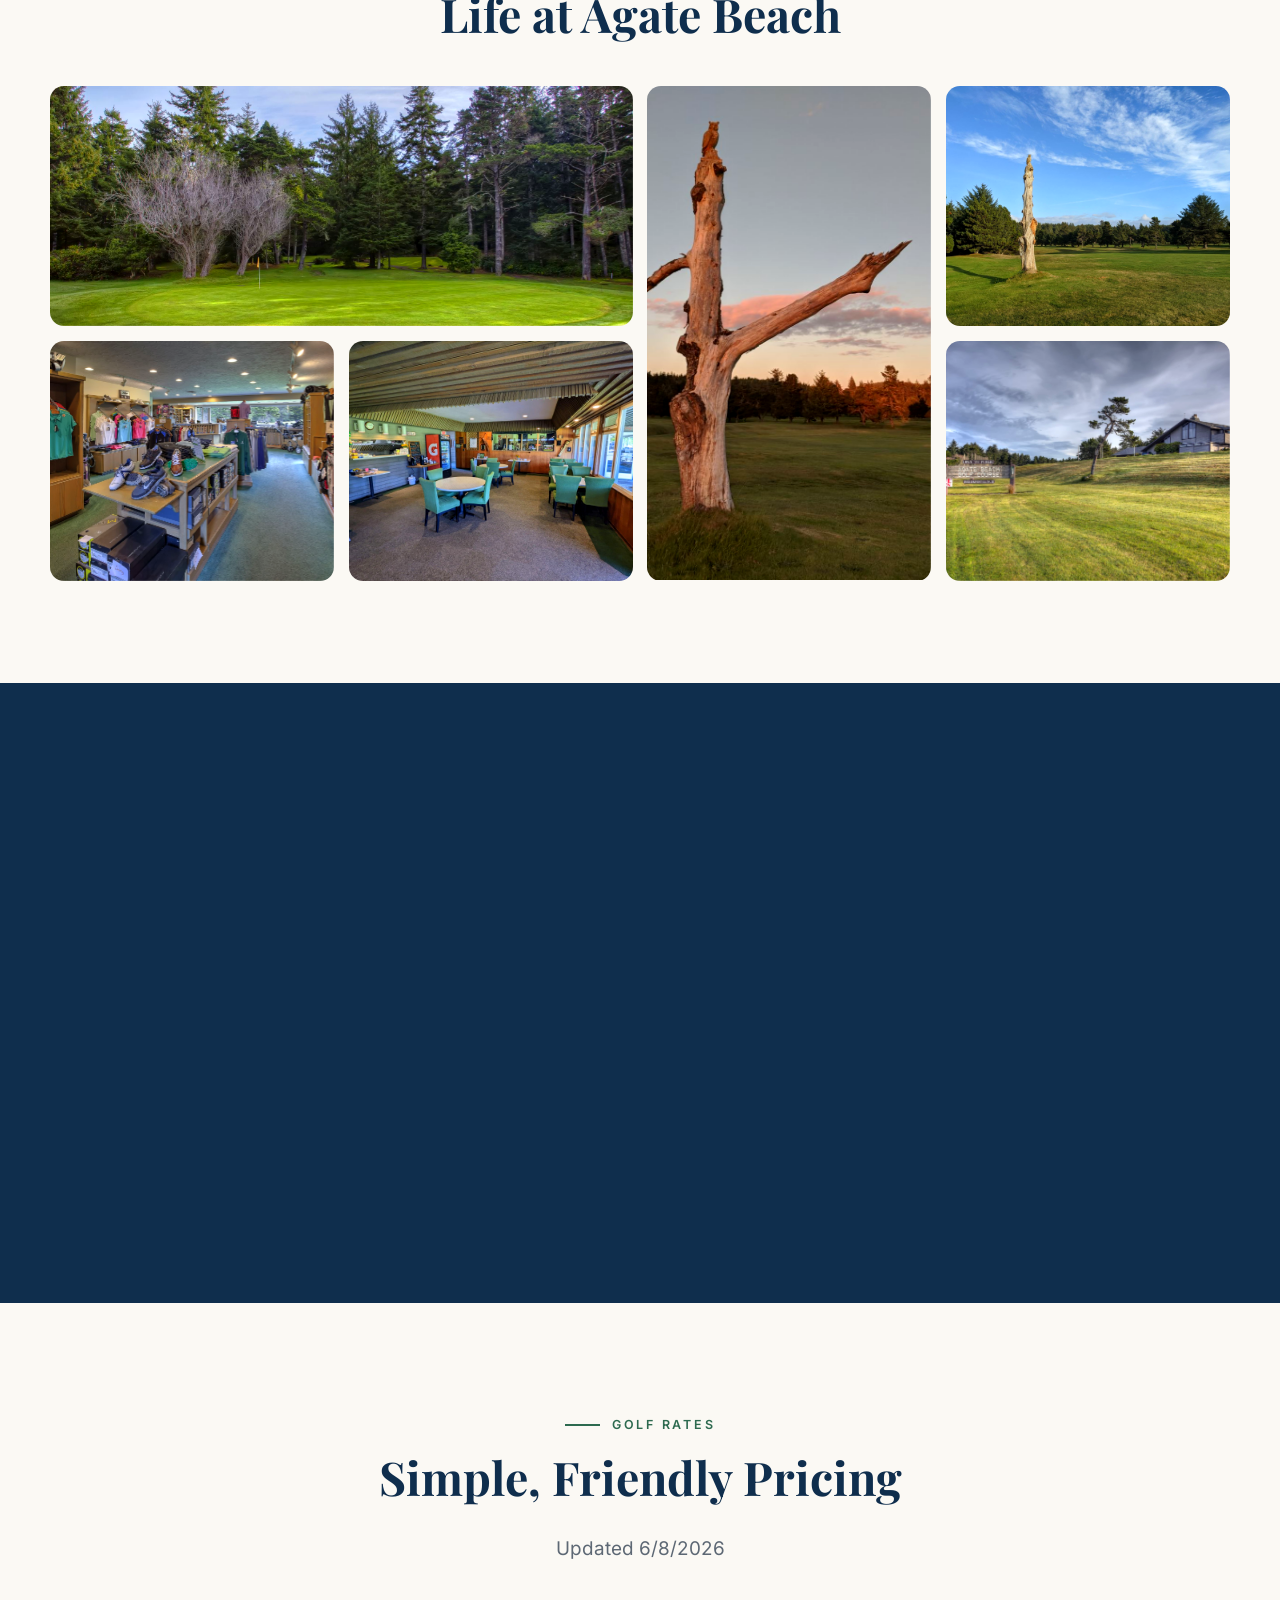
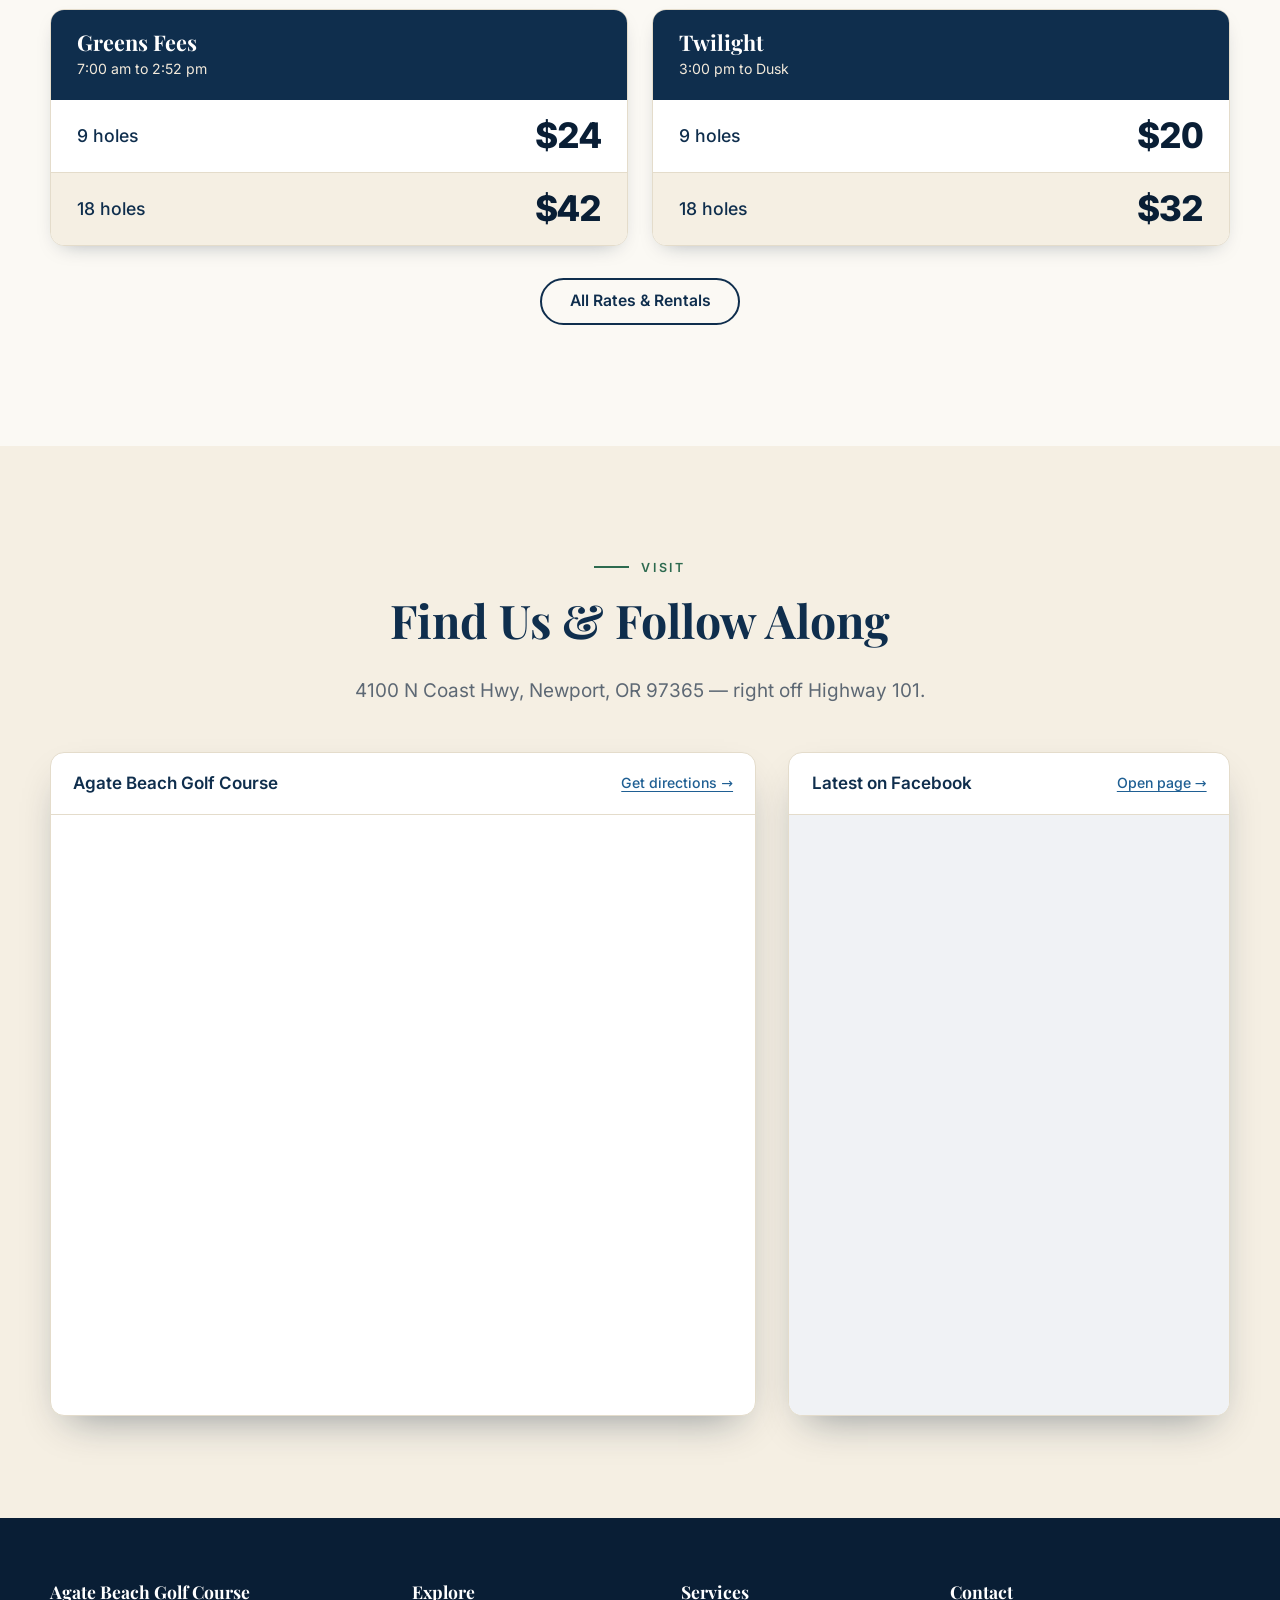
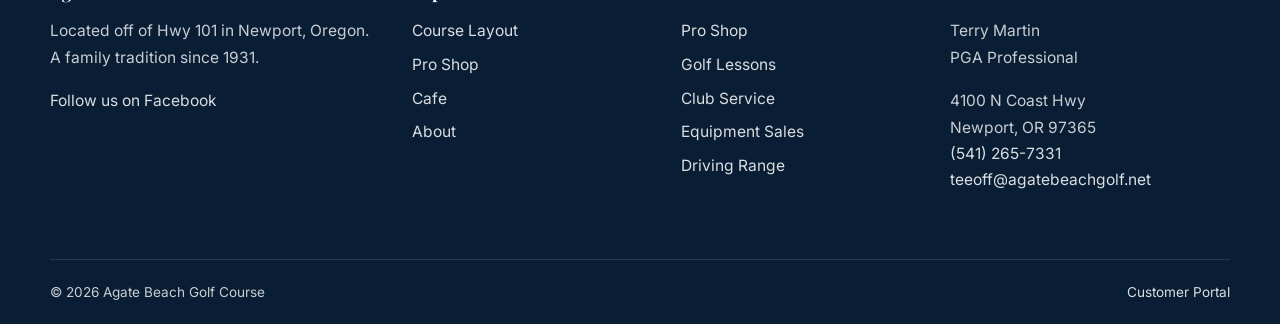
==== commit eb527f29: "Owner page, announcements, weather and cafe specials - ownerpage/index.php: private settings page at" ====
--- a/index.html
+++ b/index.html
@@ -11,7 +11,8 @@
 <link rel="icon" href="assets/images/logo.png" type="image/png">
 <link rel="preload" href="assets/fonts/inter-latin.woff2" as="font" type="font/woff2" crossorigin>
 <link rel="preload" href="assets/fonts/playfair-display-latin.woff2" as="font" type="font/woff2" crossorigin>
-<link rel="stylesheet" href="assets/css/styles.css?v=20261002-25">
+<link rel="stylesheet" href="assets/css/styles.css?v=20261010-2">
+<link rel="stylesheet" href="data/theme.css">
 </head>
 <body>
 <a class="skip-link" href="#main">Skip to content</a>
@@ -56,8 +57,30 @@
       <div class="btn-row"><a class="btn btn-accent" href="https://foreupsoftware.com/index.php/booking/21987/9520#teetimes" target="_blank" rel="noopener">Book Tee Time</a><a class="btn btn-outline" href="course.html">Course Layout</a></div>
     </div>
   </section>
-  <div class="notice">Welcome! <a href="rates.html">Click here for golf rates</a></div>
-  <div class="notice notice-alerts" data-notices hidden></div>
+  <section class="announce" aria-labelledby="announce-title" data-announce hidden>
+    <div class="notice announce-head">
+      <svg viewBox="0 0 24 24" aria-hidden="true"><path d="M3 11v2a1 1 0 0 0 1 1h2l5 4V6L6 10H4a1 1 0 0 0-1 1z"/><path d="M15.5 8.5a5 5 0 0 1 0 7"/><path d="M18.5 5.5a9 9 0 0 1 0 13"/></svg>
+      <h2 id="announce-title">Announcements</h2>
+    </div>
+    <div class="notice notice-alerts" data-notices hidden></div>
+  </section>
+
+  <section class="wx" aria-label="Weather at the course" data-weather>
+    <div class="container">
+      <div class="wx-grid">
+        <div class="wx-card">
+          <p class="wx-label">Now at the course</p>
+          <div class="wx-now" data-wx-now><span class="wx-desc">Loading weather&hellip;</span></div>
+        </div>
+        <div class="wx-card">
+          <p class="wx-label">Forecast</p>
+          <div class="wx-days" data-wx-days></div>
+        </div>
+        <div class="wx-card wx-sun" data-wx-sun></div>
+      </div>
+      <p class="wx-source">Weather from the <a href="https://forecast.weather.gov/MapClick.php?lat=44.6668&amp;lon=-124.053" target="_blank" rel="noopener">National Weather Service</a> (Newport airport) &middot; <span data-wx-updated></span></p>
+    </div>
+  </section>
 
   <section class="stats" aria-label="Course at a glance">
     <div class="container">
@@ -157,6 +180,10 @@
         <h2>The Clubhouse</h2>
         <p class="lead">Come enjoy a delicious burger before or after your game!</p>
         <p>Breakfast and lunch, a house-roasted turkey Clubhouse sandwich, smash burgers, soup of the moment &mdash; and the Good Dog menu, a dozen hot dogs named for past and present golf course dogs.</p>
+        <div class="specials-mini" data-specials-home hidden>
+          <p class="specials-mini-head"><strong data-specials-heading>Specials</strong><span data-specials-dates></span></p>
+          <ul></ul>
+        </div>
         <div class="btn-row"><a class="btn btn-accent" href="cafe.html">See the Menu</a></div>
       </div>
     </div>
@@ -240,6 +267,6 @@
   </div>
 </footer>
 
-<script src="assets/js/main.js?v=20261002-26"></script>
+<script src="assets/js/main.js?v=20261010-2"></script>
 </body>
 </html>
--- a/assets/css/styles.css
+++ b/assets/css/styles.css
@@ -218,6 +218,45 @@
 .notice-alerts[hidden] { display: none; }
 .notice-alerts p { margin: 0; }
 .notice-alerts p + p { margin-top: 0.2rem; }
+/* "Announcements" heading over the notices; hidden along with them when there are none. */
+.announce[hidden] { display: none; }
+.announce-head { display: flex; align-items: center; justify-content: center; gap: 0.55rem; }
+.announce-head h2 { margin: 0; font: 700 1.05rem/1.2 var(--font-body); letter-spacing: 0.16em; text-transform: uppercase; color: var(--navy-deep); }
+.announce-head svg { width: 22px; height: 22px; fill: none; stroke: currentColor; stroke-width: 2; stroke-linecap: round; stroke-linejoin: round; }
+
+/* ---------- Weather at the course (National Weather Service, filled in by main.js) ---------- */
+.wx { background: var(--cream); border-bottom: 1px solid var(--line); padding: 1.6rem 0; }
+.wx-grid { display: grid; gap: 1rem; grid-template-columns: 1fr; }
+@media (min-width: 900px) { .wx-grid { grid-template-columns: 1.05fr 1.6fr 1.05fr; } }
+.wx-card { background: var(--white); border: 1px solid var(--line); border-radius: var(--radius); box-shadow: var(--shadow-sm); padding: 1rem 1.2rem; }
+.wx-label { margin: 0 0 0.5rem; font-size: 0.72rem; font-weight: 700; letter-spacing: 0.18em; text-transform: uppercase; color: var(--muted); }
+.wx-now { display: flex; align-items: center; gap: 1rem; }
+.wx-now .wx-icon { width: 64px; height: 64px; flex: none; }
+.wx-temp { font: 700 2.6rem/1 var(--font-head); color: var(--navy); }
+.wx-desc { font-weight: 600; color: var(--navy); }
+.wx-wind { font-size: 0.9rem; color: var(--muted); }
+.wx-days { display: grid; grid-template-columns: repeat(4, minmax(0, 1fr)); gap: 0.4rem; text-align: center; }
+.wx-day { padding: 0.2rem 0.1rem; }
+.wx-day + .wx-day { border-left: 1px solid var(--line); }
+.wx-day b { display: block; font-size: 0.8rem; line-height: 1.2; min-height: 2.4em; color: var(--navy); }
+.wx-day .wx-icon { width: 38px; height: 38px; margin: 0.25rem auto; display: block; }
+.wx-day .t { font: 700 1.25rem/1 var(--font-head); color: var(--navy); }
+.wx-day .t.low { color: var(--blue); }
+.wx-day .pop { display: block; font-size: 0.75rem; color: var(--blue); margin-top: 0.2rem; min-height: 1em; }
+.wx-sun { display: grid; grid-template-columns: auto 1fr; gap: 0.2rem 1rem; align-items: center; }
+.wx-sun .wx-label { grid-column: 1 / -1; margin: 0; }
+.wx-sun svg.arc { grid-column: 1 / -1; width: 100%; height: 64px; }
+.wx-sun .k { font-size: 0.85rem; color: var(--muted); }
+.wx-sun .v { font-weight: 700; color: var(--navy); text-align: right; }
+.wx-sun .left { grid-column: 1 / -1; text-align: center; font-size: 0.85rem; font-weight: 600; color: var(--green-dark); margin-top: 0.25rem; }
+.wx-source { margin: 0.8rem 0 0; font-size: 0.75rem; color: var(--muted); text-align: center; }
+.wx-source a { color: inherit; }
+.wx-icon { fill: none; stroke-width: 1.7; stroke-linecap: round; stroke-linejoin: round; }
+.wx-icon .sun, .wx-icon .bolt { stroke: #e0a10b; fill: #fbd46a; }
+.wx-icon .moon { stroke: #7d8aa0; fill: #dfe5ee; }
+.wx-icon .cloud { stroke: #6b7b8f; fill: #eef2f6; }
+.wx-icon .drop { stroke: var(--blue); }
+.wx-icon .fogline { stroke: #8a96a6; }
 
 /* ---------- Stats ---------- */
 .stats { background: var(--navy); color: var(--white); }
@@ -394,10 +433,38 @@
 .menu-note { font-size: 0.92rem; color: var(--muted); font-style: italic; margin-bottom: 1.4rem; }
 
 .dog-grid { display: grid; gap: 1.1rem 2rem; }
-@media (min-width: 700px) { .dog-grid { grid-template-columns: 1fr 1fr; grid-template-rows: repeat(6, auto); grid-auto-flow: column; } }
+@media (min-width: 700px) { .dog-grid { grid-template-columns: 1fr 1fr; grid-template-rows: repeat(var(--dog-rows, 6), auto); grid-auto-flow: column; } }
 .dog { padding-left: 1rem; border-left: 3px solid var(--accent); }
-.dog h4 { font-family: var(--font-body); font-size: 0.95rem; letter-spacing: 0.14em; text-transform: uppercase; margin: 0; color: var(--white); }
+.dog h4 { display: flex; justify-content: space-between; gap: 0.8rem; align-items: baseline; font-family: var(--font-body); font-size: 0.95rem; letter-spacing: 0.14em; text-transform: uppercase; margin: 0; color: var(--white); }
+.dog h4 span { color: var(--accent-soft); letter-spacing: 0.02em; white-space: nowrap; }
 .dog p { margin: 0; font-size: 0.95rem; color: rgba(255, 255, 255, 0.78); }
+.menu-status { text-align: center; color: var(--muted); }
+
+/* ---------- Cafe specials (data/cafe.json, set on the owner page) ---------- */
+.specials-section[hidden], .specials-mini[hidden] { display: none; }
+.specials-section { padding-top: 0; }
+.specials-card { max-width: 44rem; margin: 0 auto; background: var(--white); border-radius: var(--radius); box-shadow: var(--shadow); overflow: hidden; border: 1px solid var(--line); }
+.specials-head { background: var(--navy); color: var(--white); text-align: center; padding: 1.5rem 1rem 1.3rem; }
+.specials-head .eyebrow { color: var(--accent-soft); margin-bottom: 0.2rem; }
+.specials-head h2 { color: var(--white); margin: 0; }
+.specials-dates { display: inline-block; margin-top: 0.7rem; background: var(--accent); color: var(--navy-deep); border-radius: 999px; padding: 0.2rem 0.95rem; font-weight: 700; font-size: 0.88rem; letter-spacing: 0.04em; }
+.specials-dates:empty { display: none; }
+.special { display: flex; justify-content: space-between; gap: 1rem; padding: 1.1rem 1.6rem; border-top: 1px solid var(--line); }
+.special:first-child { border-top: 0; }
+.special h3 { margin: 0 0 0.15rem; font-family: var(--font-body); font-size: 0.98rem; letter-spacing: 0.12em; text-transform: uppercase; color: var(--navy); }
+.special p { margin: 0; color: var(--muted); font-size: 0.97rem; line-height: 1.5; }
+.special .price { font: 700 1.3rem var(--font-head); color: var(--green); white-space: nowrap; }
+.specials-note { margin: 0; padding: 0.75rem 1.6rem 1.05rem; text-align: center; font-size: 0.88rem; font-style: italic; color: var(--muted); border-top: 1px solid var(--line); }
+.specials-note:empty { display: none; }
+/* Short version in the Cafe section of the home page (navy background). */
+.specials-mini { margin: 0 0 1.6rem; padding: 1rem 1.2rem; border: 1px solid rgba(255, 255, 255, 0.18); border-left: 4px solid var(--accent); border-radius: 12px; background: rgba(255, 255, 255, 0.06); }
+.specials-mini-head { display: flex; flex-wrap: wrap; align-items: baseline; justify-content: space-between; gap: 0.3rem 1rem; margin: 0 0 0.5rem; }
+.specials-mini-head strong { font-family: var(--font-head); font-size: 1.3rem; color: var(--white); }
+.specials-mini-head span { font-size: 0.85rem; font-weight: 600; color: var(--accent-soft); }
+.specials-mini ul { list-style: none; margin: 0; padding: 0; }
+.specials-mini li { display: flex; justify-content: space-between; gap: 1rem; padding: 0.3rem 0; border-top: 1px dashed rgba(255, 255, 255, 0.16); }
+.specials-mini li:first-child { border-top: 0; }
+.specials-mini li span:last-child { font-weight: 700; color: var(--accent-soft); white-space: nowrap; }
 
 
 /* ---------- Visit: map + Facebook ---------- */
--- a/data/theme.css
+++ b/data/theme.css
@@ -0,0 +1,2 @@
+/* Website colors chosen on the owner page (agatebeachgolf.net/ownerpage).
+   Empty means the standard colors in styles.css are used. The owner page rewrites this file. */
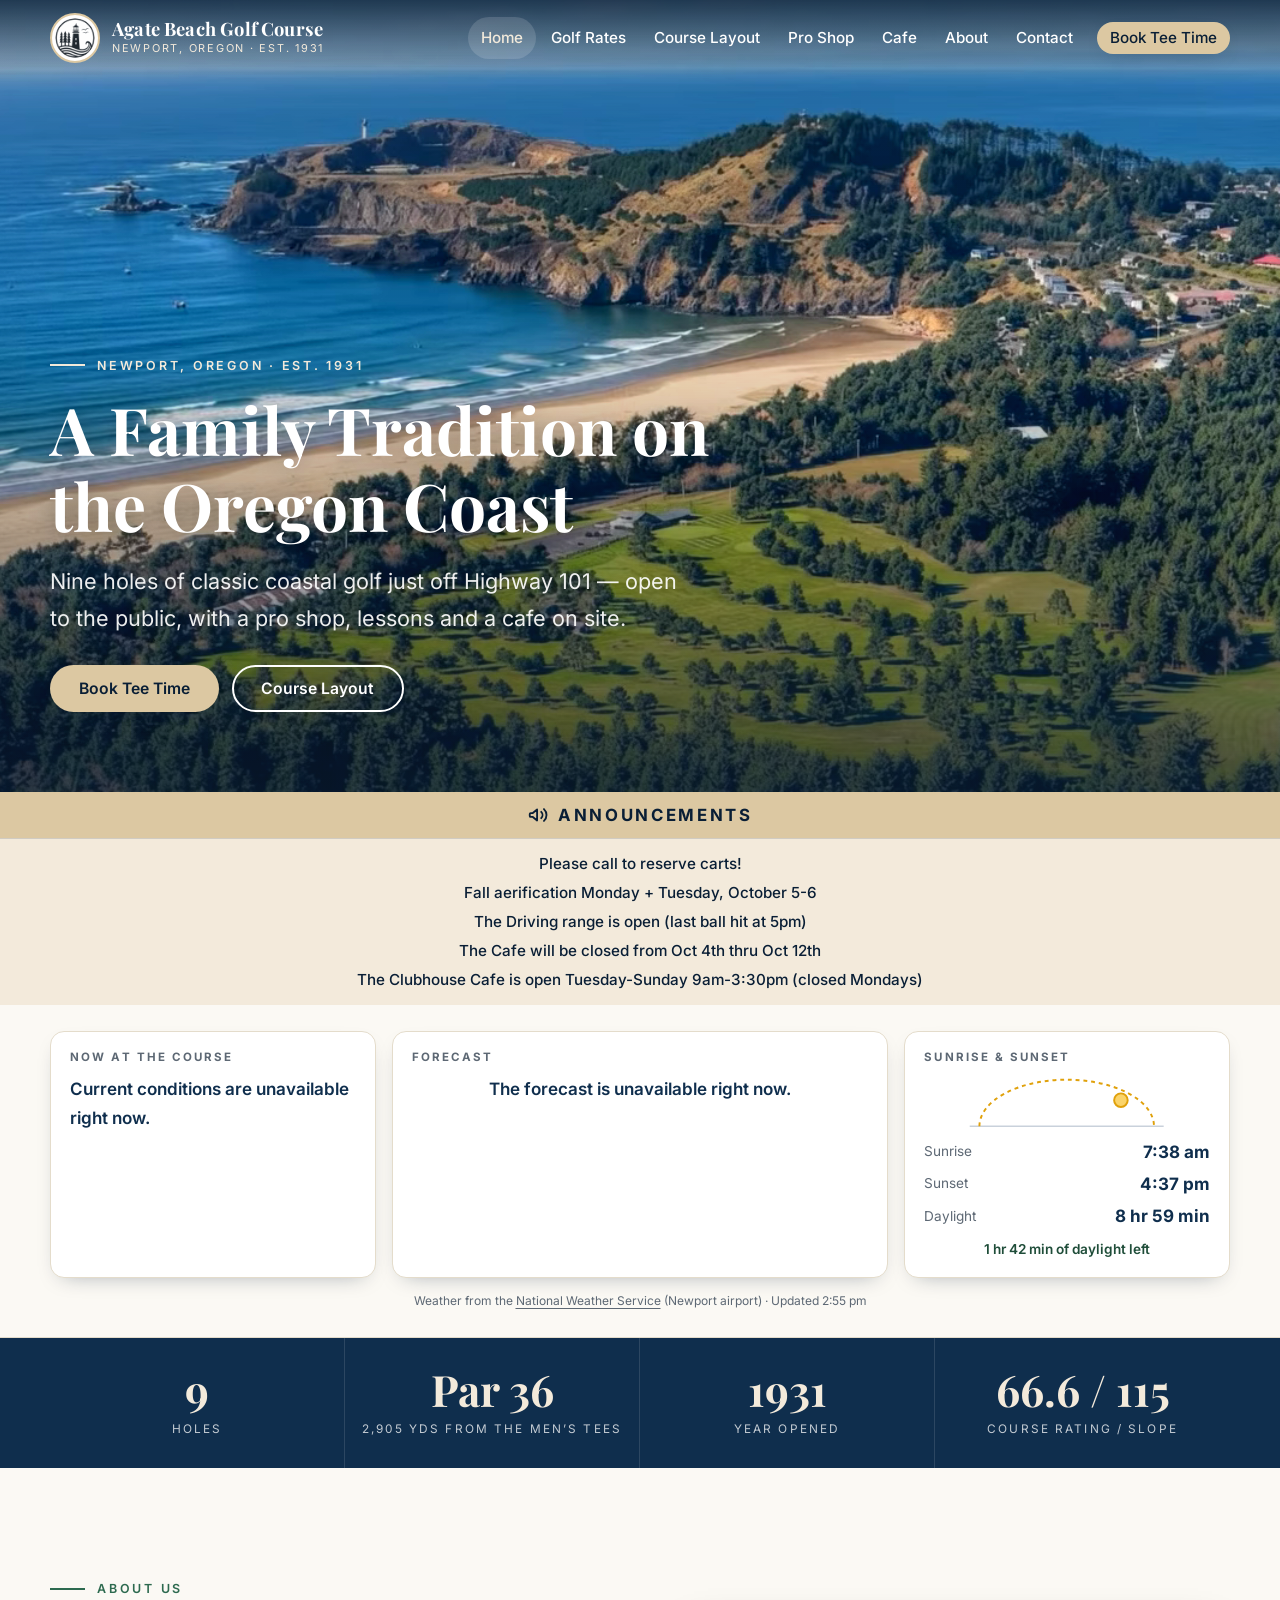
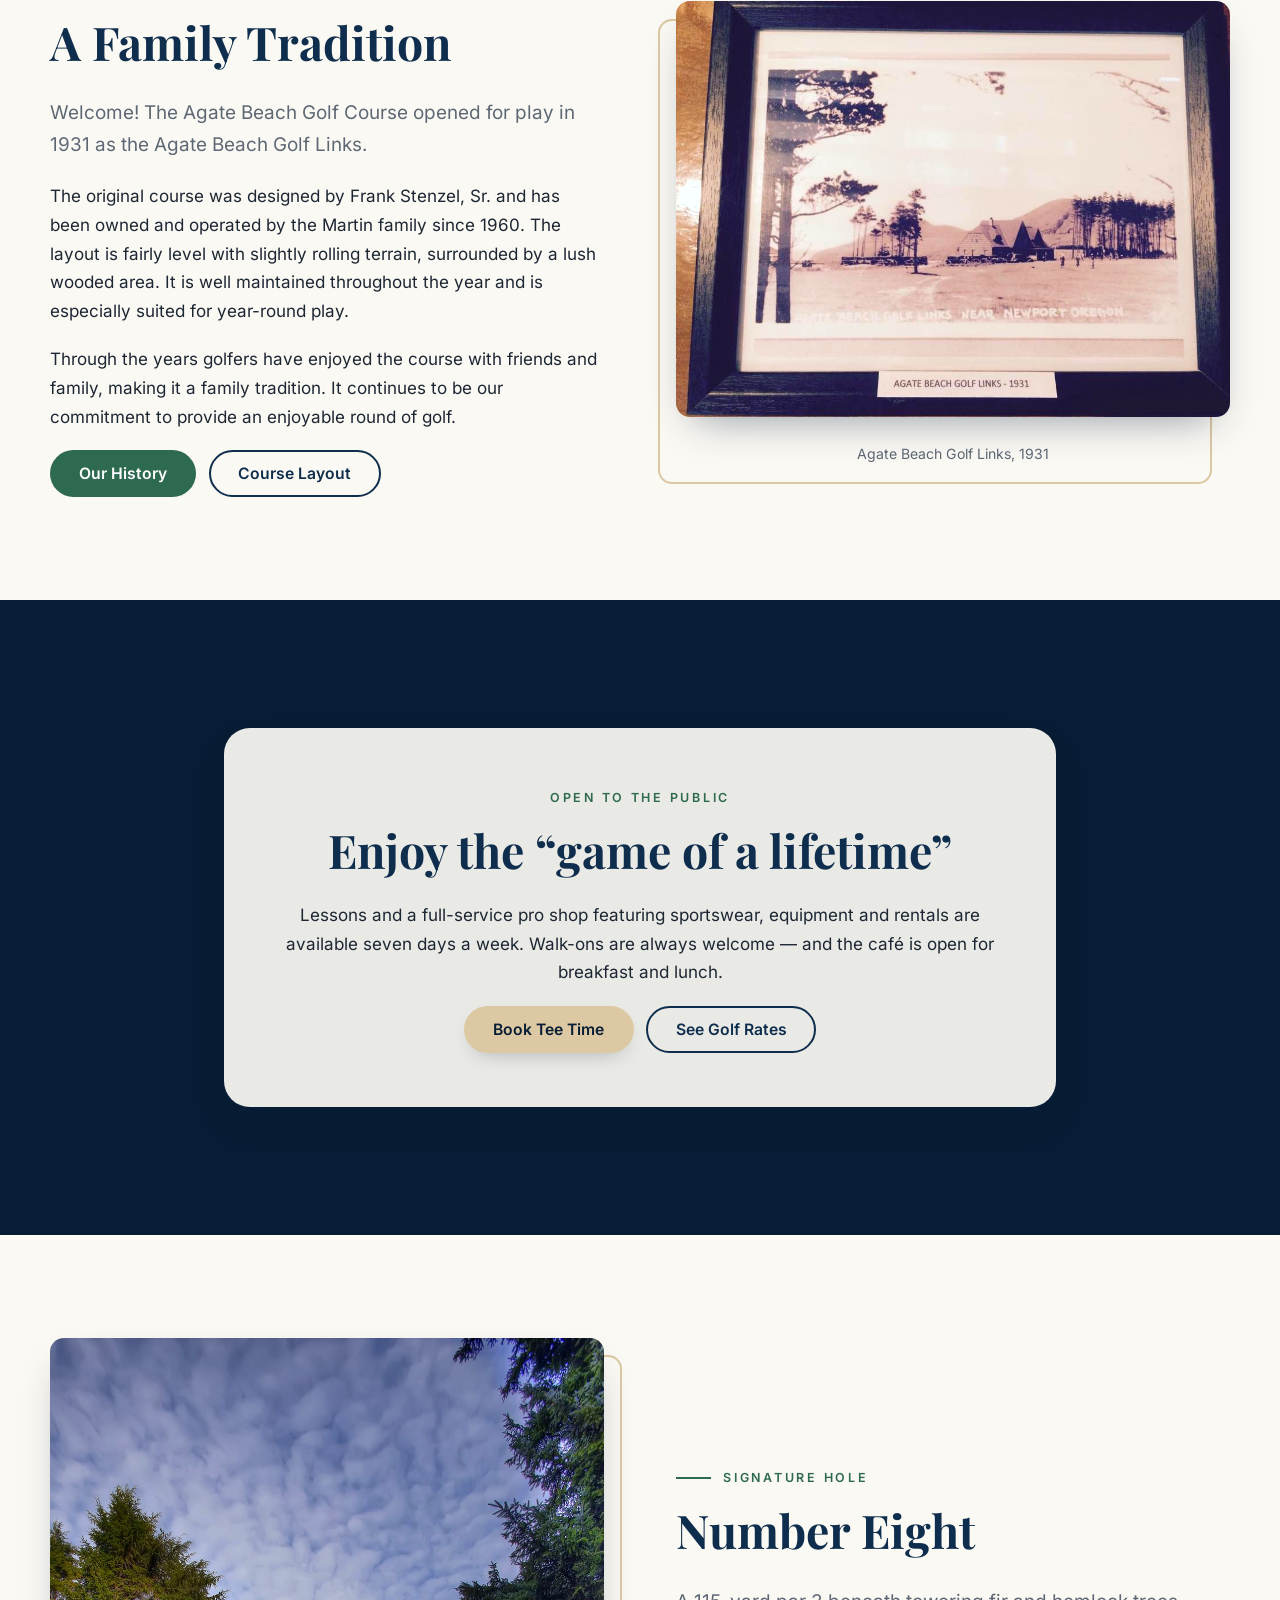
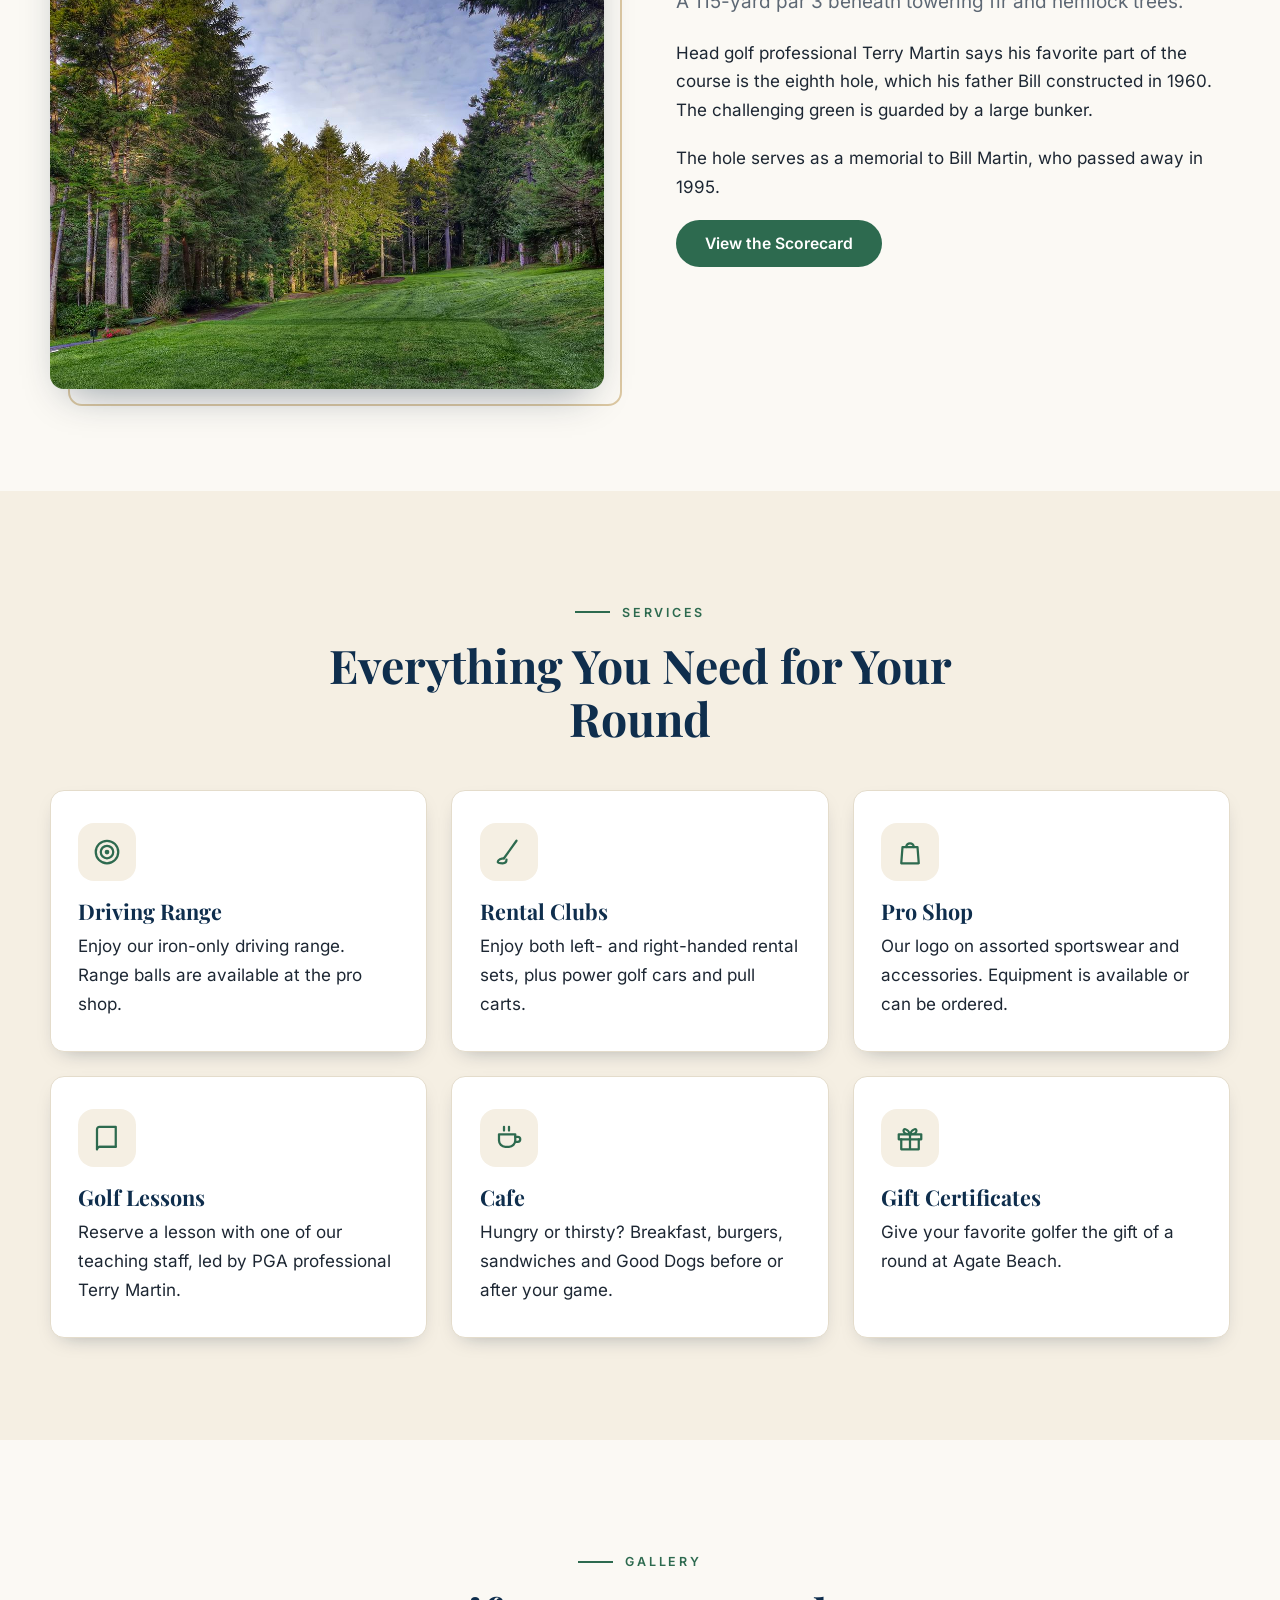
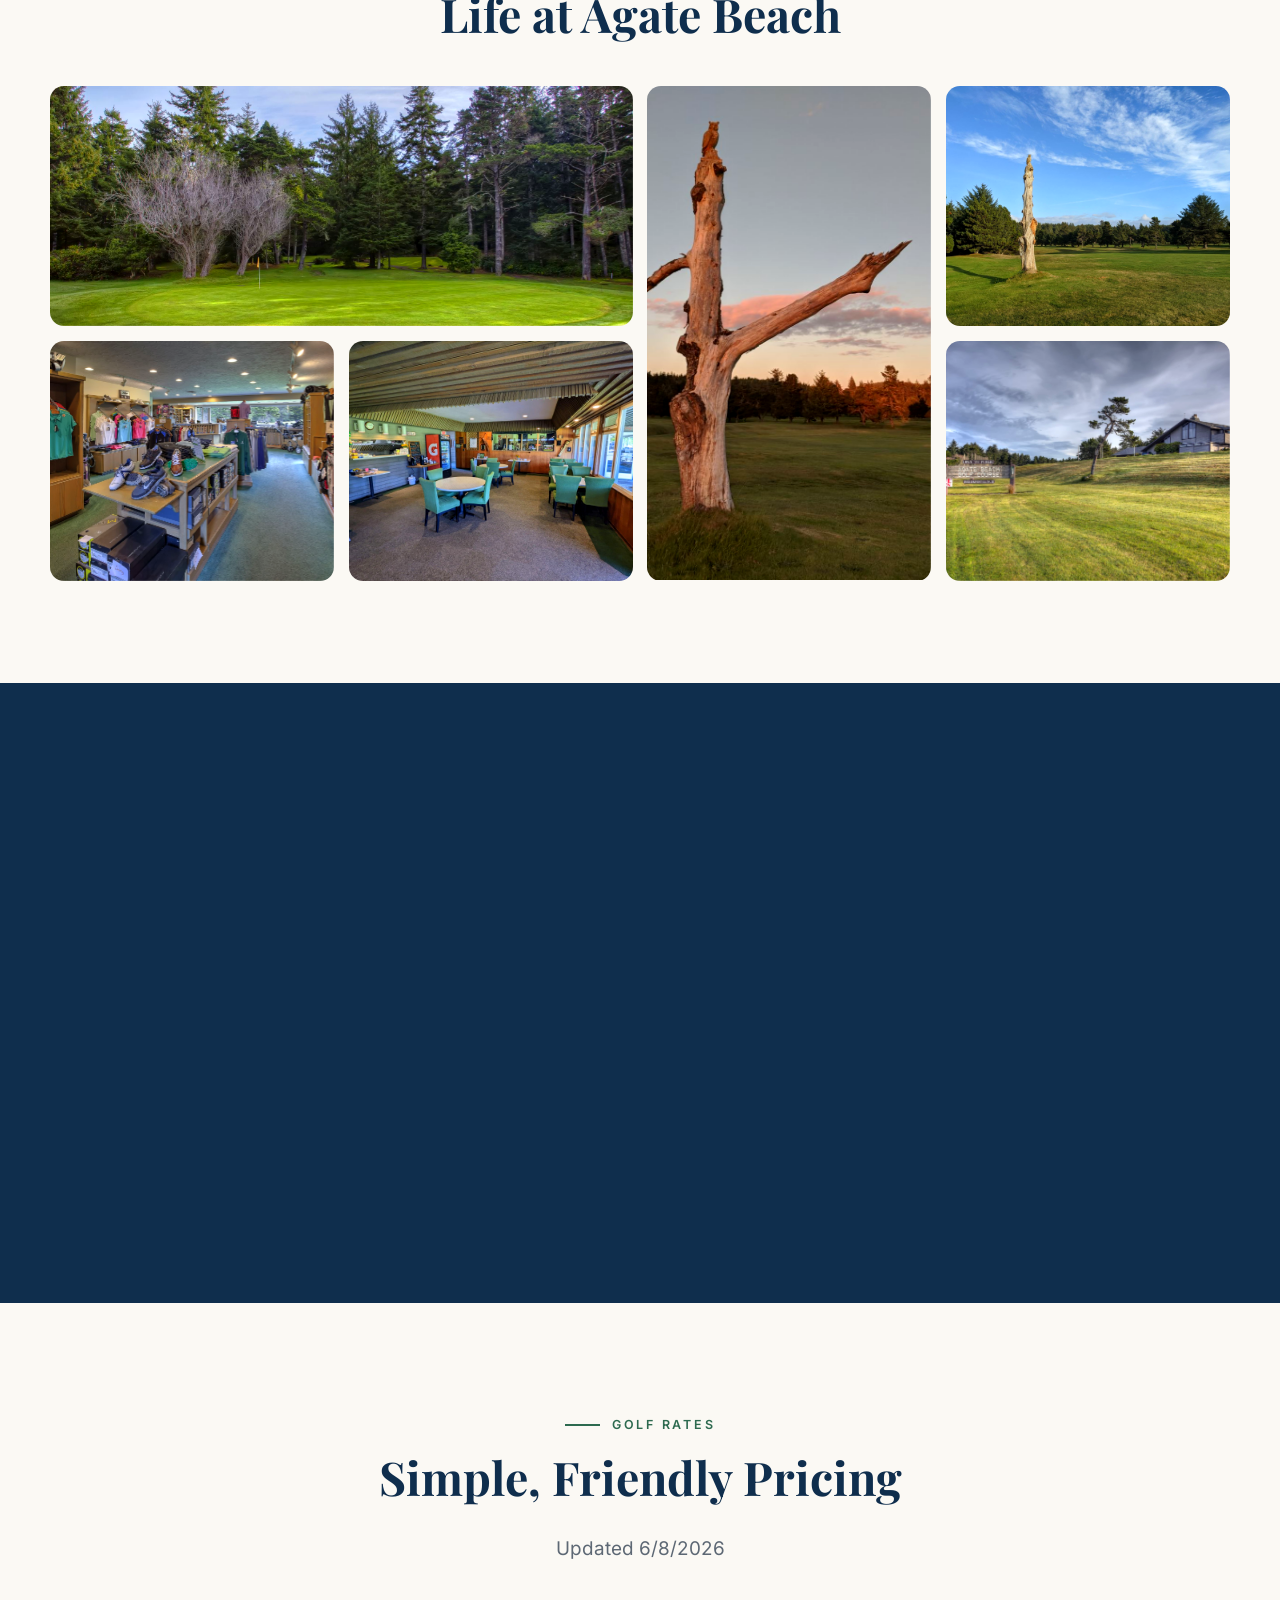
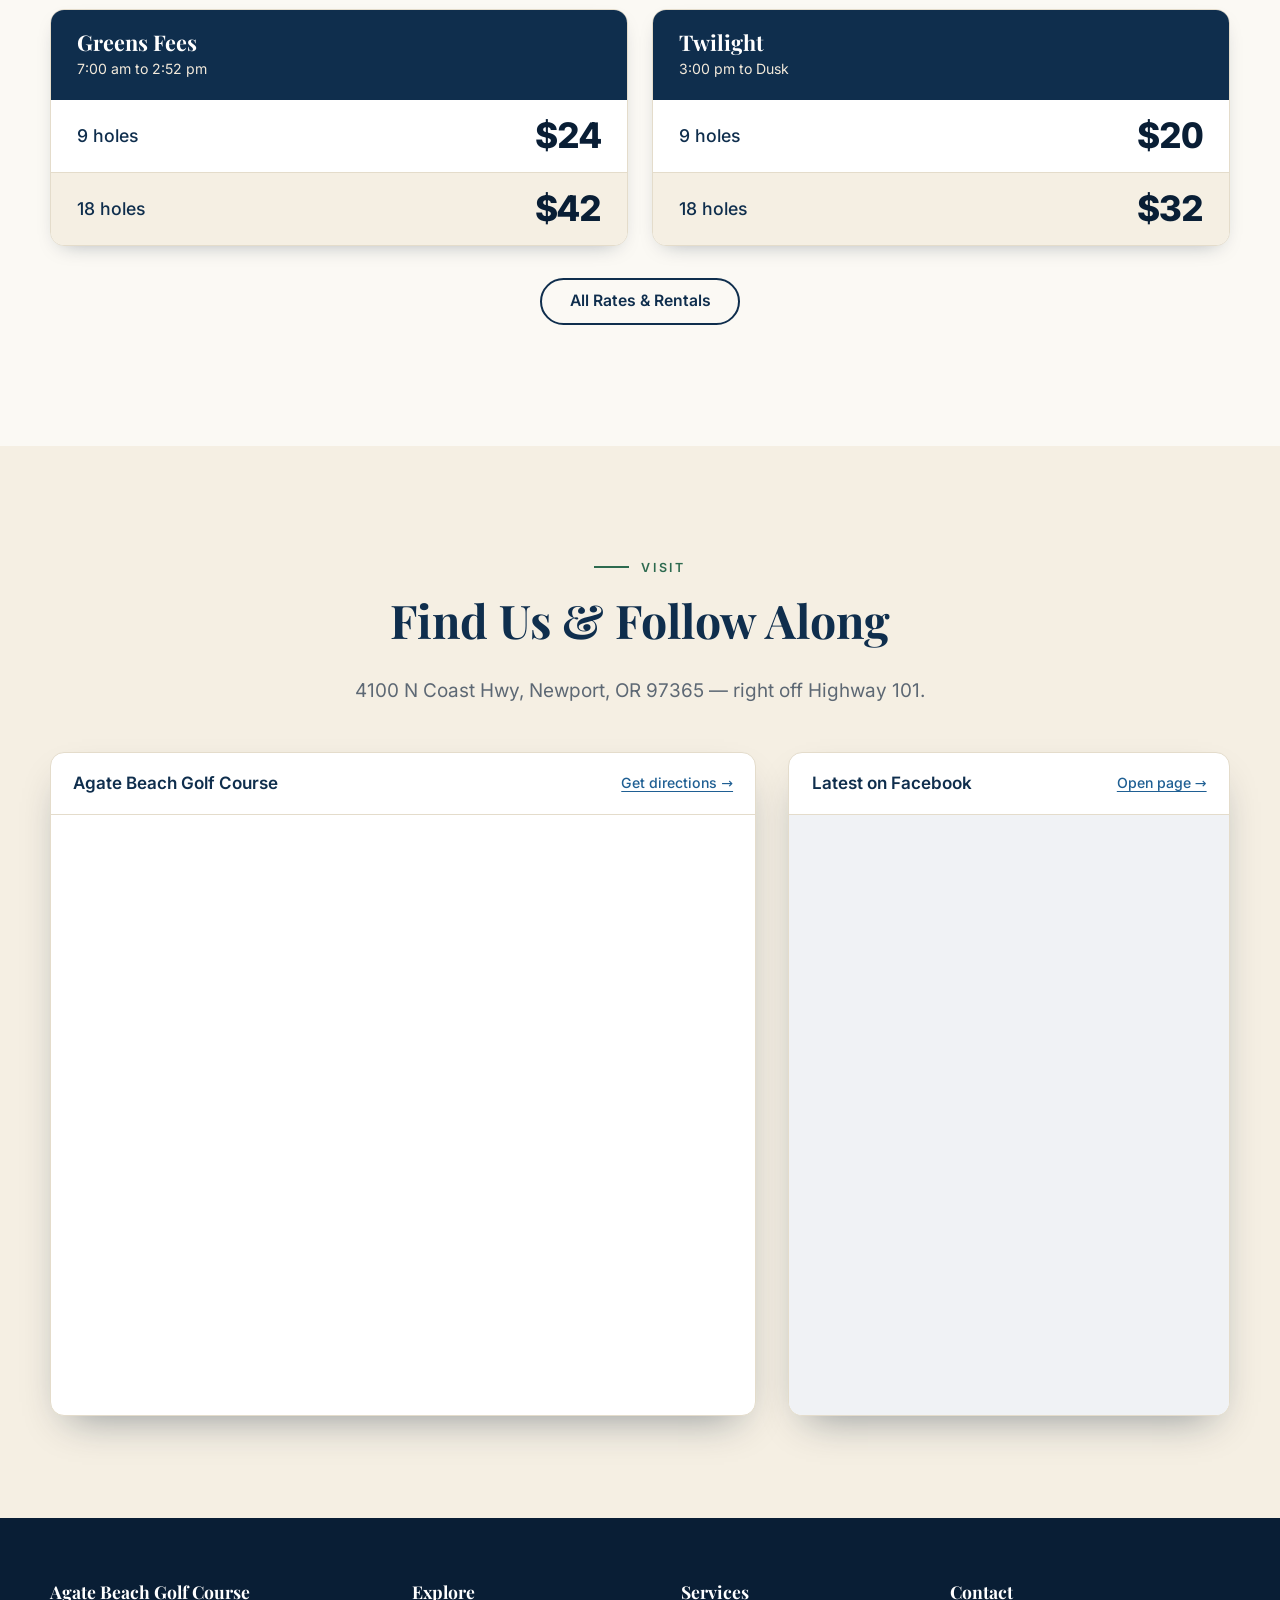
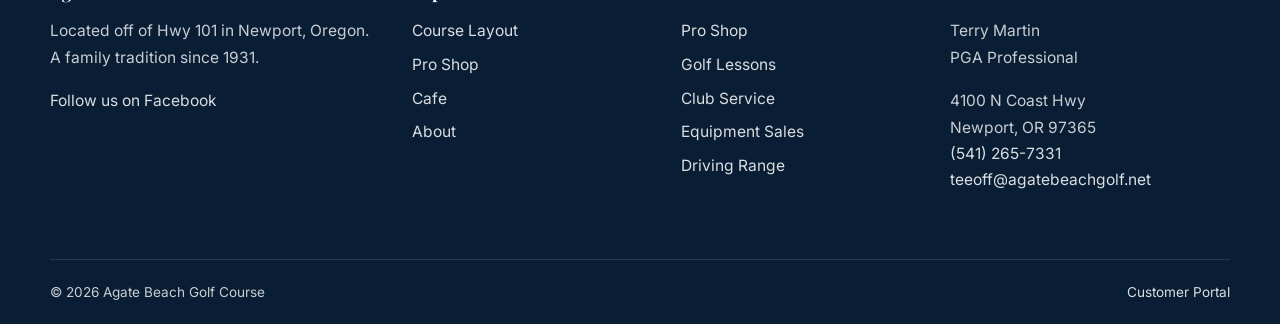
==== commit 3c3403b0: "﻿Cafe hours: week strip on the Cafe page, editable on the owner page - Cafe page: under the View the" ====
--- a/index.html
+++ b/index.html
@@ -11,7 +11,7 @@
 <link rel="icon" href="assets/images/logo.png" type="image/png">
 <link rel="preload" href="assets/fonts/inter-latin.woff2" as="font" type="font/woff2" crossorigin>
 <link rel="preload" href="assets/fonts/playfair-display-latin.woff2" as="font" type="font/woff2" crossorigin>
-<link rel="stylesheet" href="assets/css/styles.css?v=20261010-2">
+<link rel="stylesheet" href="assets/css/styles.css?v=20261010-3">
 <link rel="stylesheet" href="data/theme.css">
 </head>
 <body>
@@ -267,6 +267,6 @@
   </div>
 </footer>
 
-<script src="assets/js/main.js?v=20261010-2"></script>
+<script src="assets/js/main.js?v=20261010-3"></script>
 </body>
 </html>
--- a/assets/css/styles.css
+++ b/assets/css/styles.css
@@ -466,6 +466,27 @@
 .specials-mini li:first-child { border-top: 0; }
 .specials-mini li span:last-child { font-weight: 700; color: var(--accent-soft); white-space: nowrap; }
 
+/* ---------- Cafe hours: week strip under the buttons on the Cafe page (data/cafe.json) ---------- */
+.hours-strip { margin-top: 1.8rem; }
+.hours-strip[hidden] { display: none; }
+.strip-top { display: flex; align-items: center; gap: 0.7rem; flex-wrap: wrap; margin-bottom: 0.6rem; }
+.hours-title { display: flex; align-items: center; gap: 0.45rem; margin: 0; font-family: var(--font-body); font-size: 0.78rem; font-weight: 700; letter-spacing: 0.18em; text-transform: uppercase; color: var(--navy); }
+.hours-title svg { width: 18px; height: 18px; fill: none; stroke: var(--green); stroke-width: 2; stroke-linecap: round; stroke-linejoin: round; }
+.hours-status { font-size: 0.78rem; font-weight: 700; border-radius: 999px; padding: 0.18rem 0.65rem; white-space: nowrap; }
+.hours-status.open { background: #e5f2ea; color: var(--green-dark); }
+.hours-status.closed { background: #eef1f5; color: var(--muted); }
+.hours-status::before { content: ""; display: inline-block; width: 7px; height: 7px; border-radius: 50%; background: currentColor; margin-right: 0.4rem; vertical-align: 1px; }
+.strip-days { list-style: none; margin: 0; padding: 0; display: grid; grid-template-columns: repeat(7, minmax(0, 1fr)); gap: 0.35rem; }
+.strip-day { background: var(--white); border: 1px solid var(--line); border-radius: 10px; text-align: center; padding: 0.45rem 0.2rem; }
+.strip-day b { display: block; font-size: 0.72rem; letter-spacing: 0.12em; text-transform: uppercase; color: var(--navy); }
+.strip-day span { display: block; font-size: 0.78rem; line-height: 1.25; color: var(--ink); margin-top: 0.15rem; }
+.strip-day.closed { background: #f1f2f4; border-style: dashed; }
+.strip-day.closed span { color: var(--muted); }
+.strip-day.today { border: 2px solid var(--green); box-shadow: 0 6px 14px -8px rgba(45, 106, 79, 0.6); }
+.strip-note { margin: 0.5rem 0 0; font-size: 0.82rem; color: var(--muted); font-style: italic; }
+.strip-note:empty { display: none; }
+@media (max-width: 640px) { .strip-days { grid-template-columns: repeat(4, minmax(0, 1fr)); } }
+
 
 /* ---------- Visit: map + Facebook ---------- */
 .visit { display: grid; gap: 2rem; }
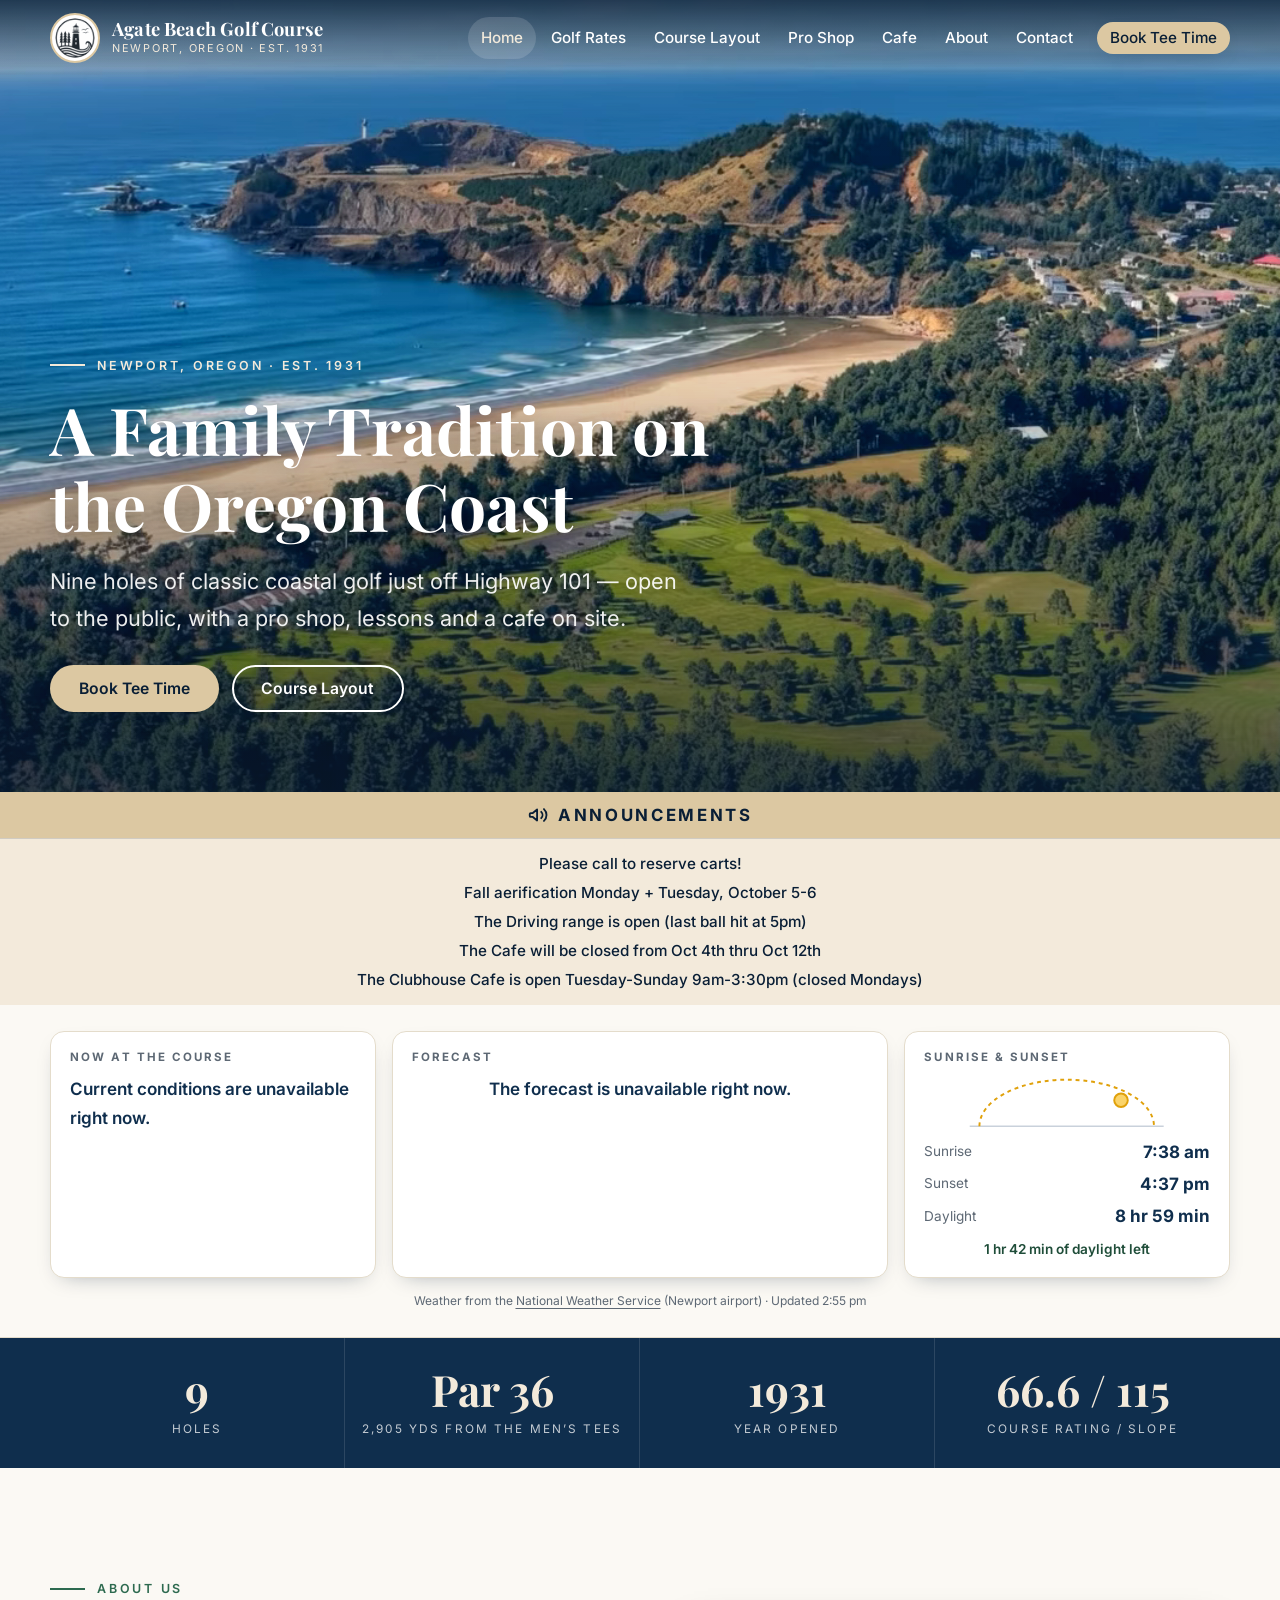
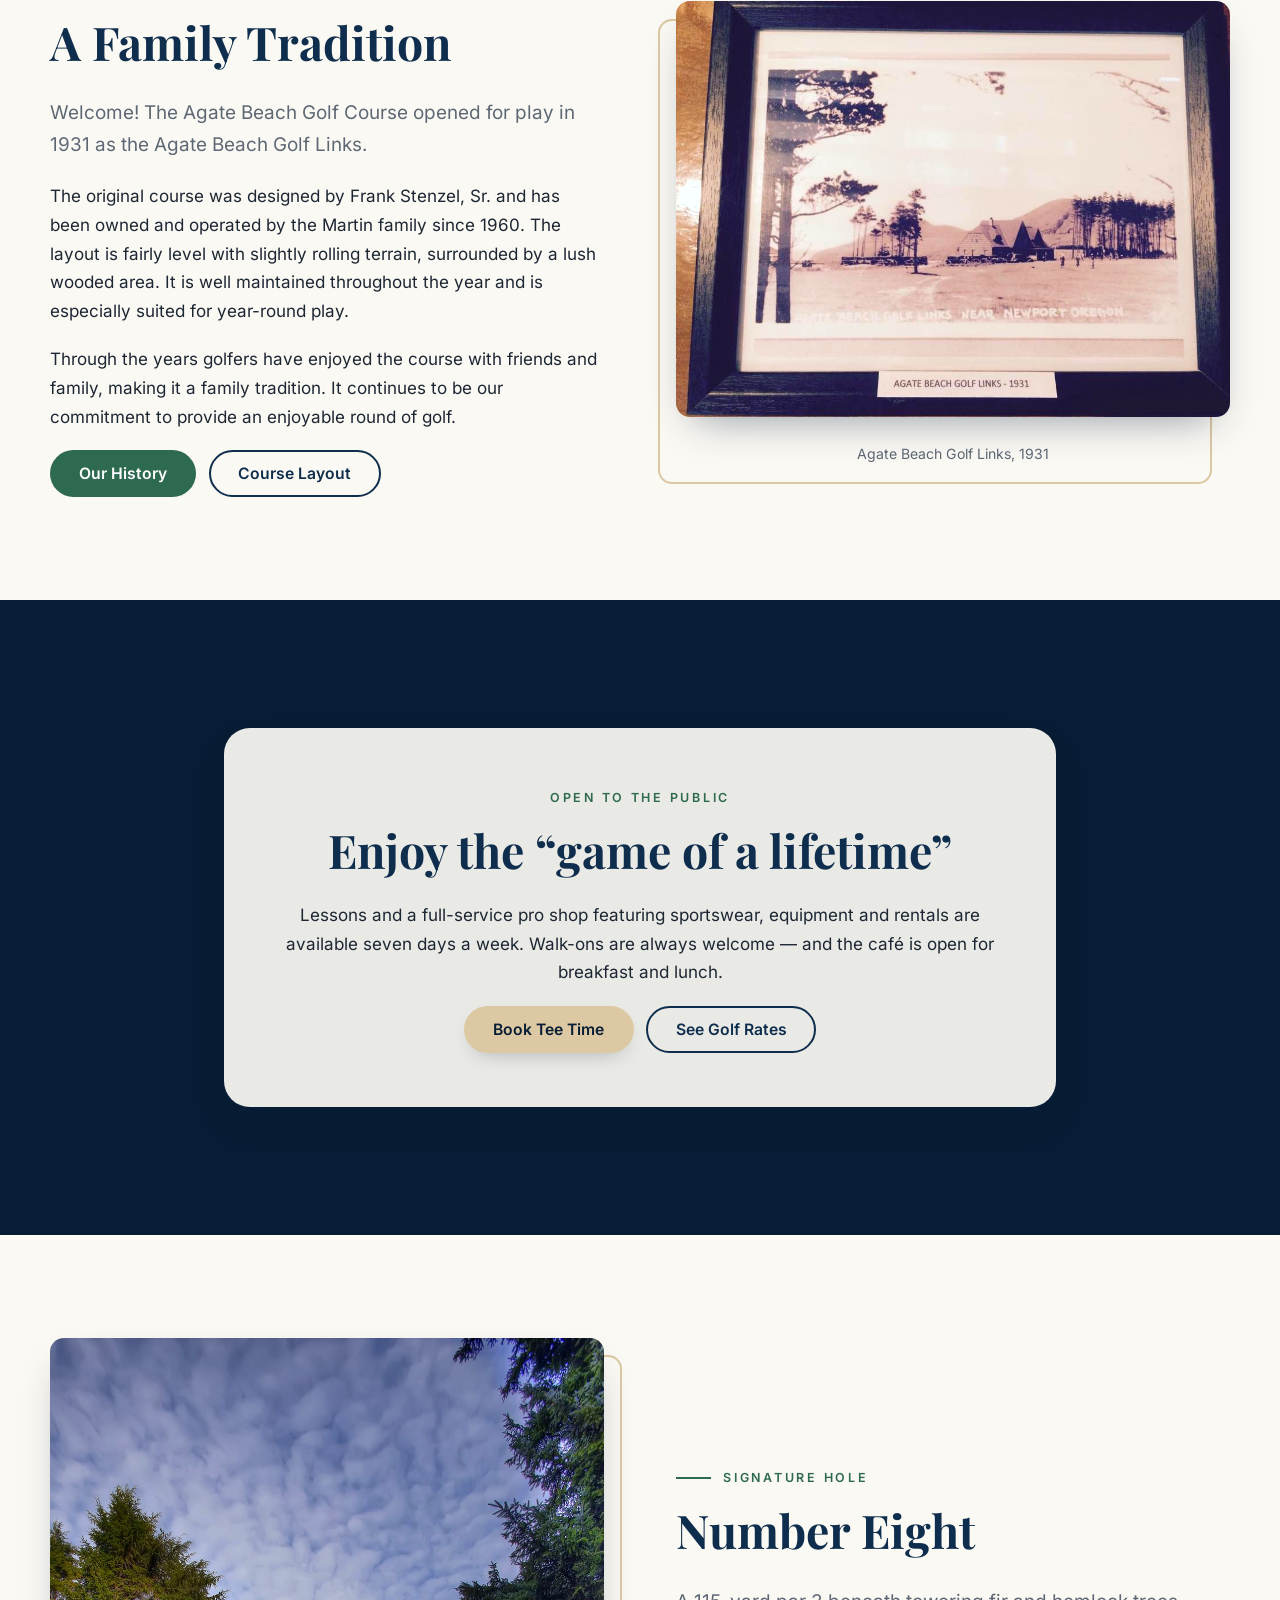
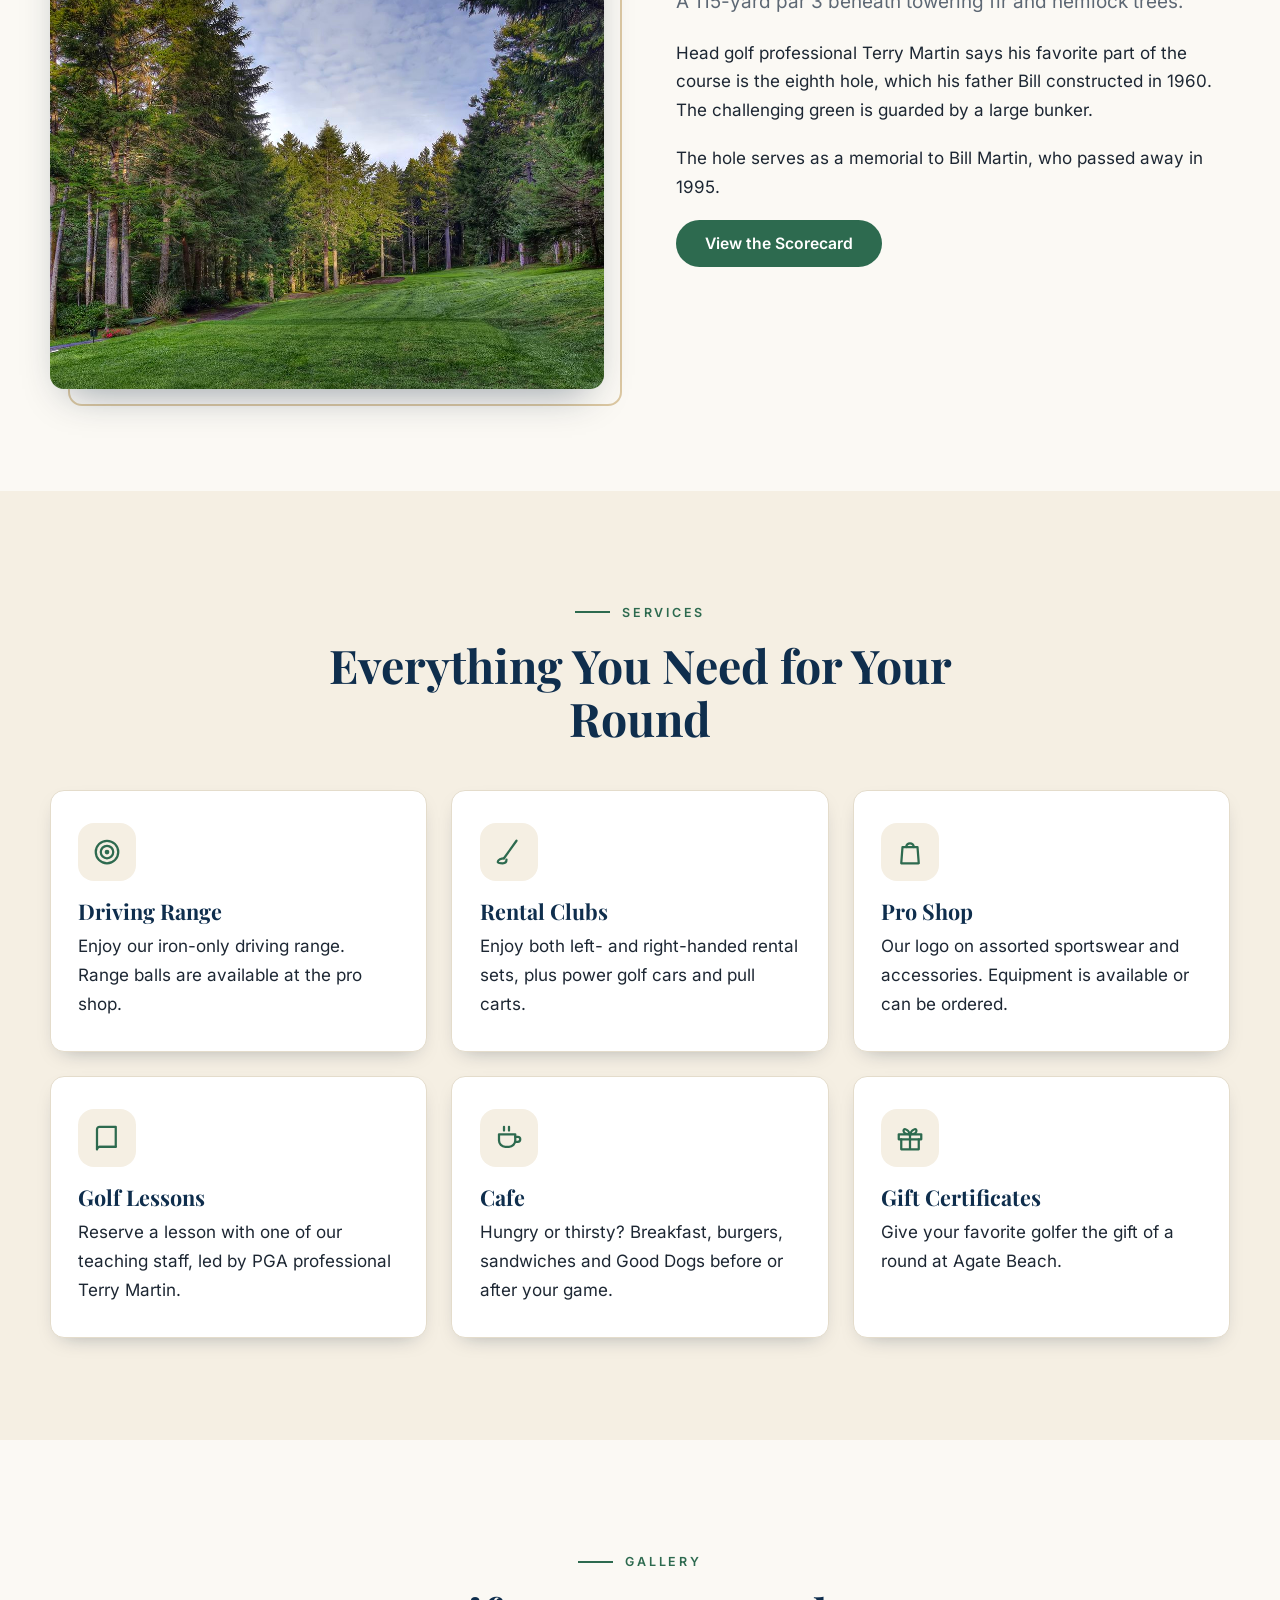
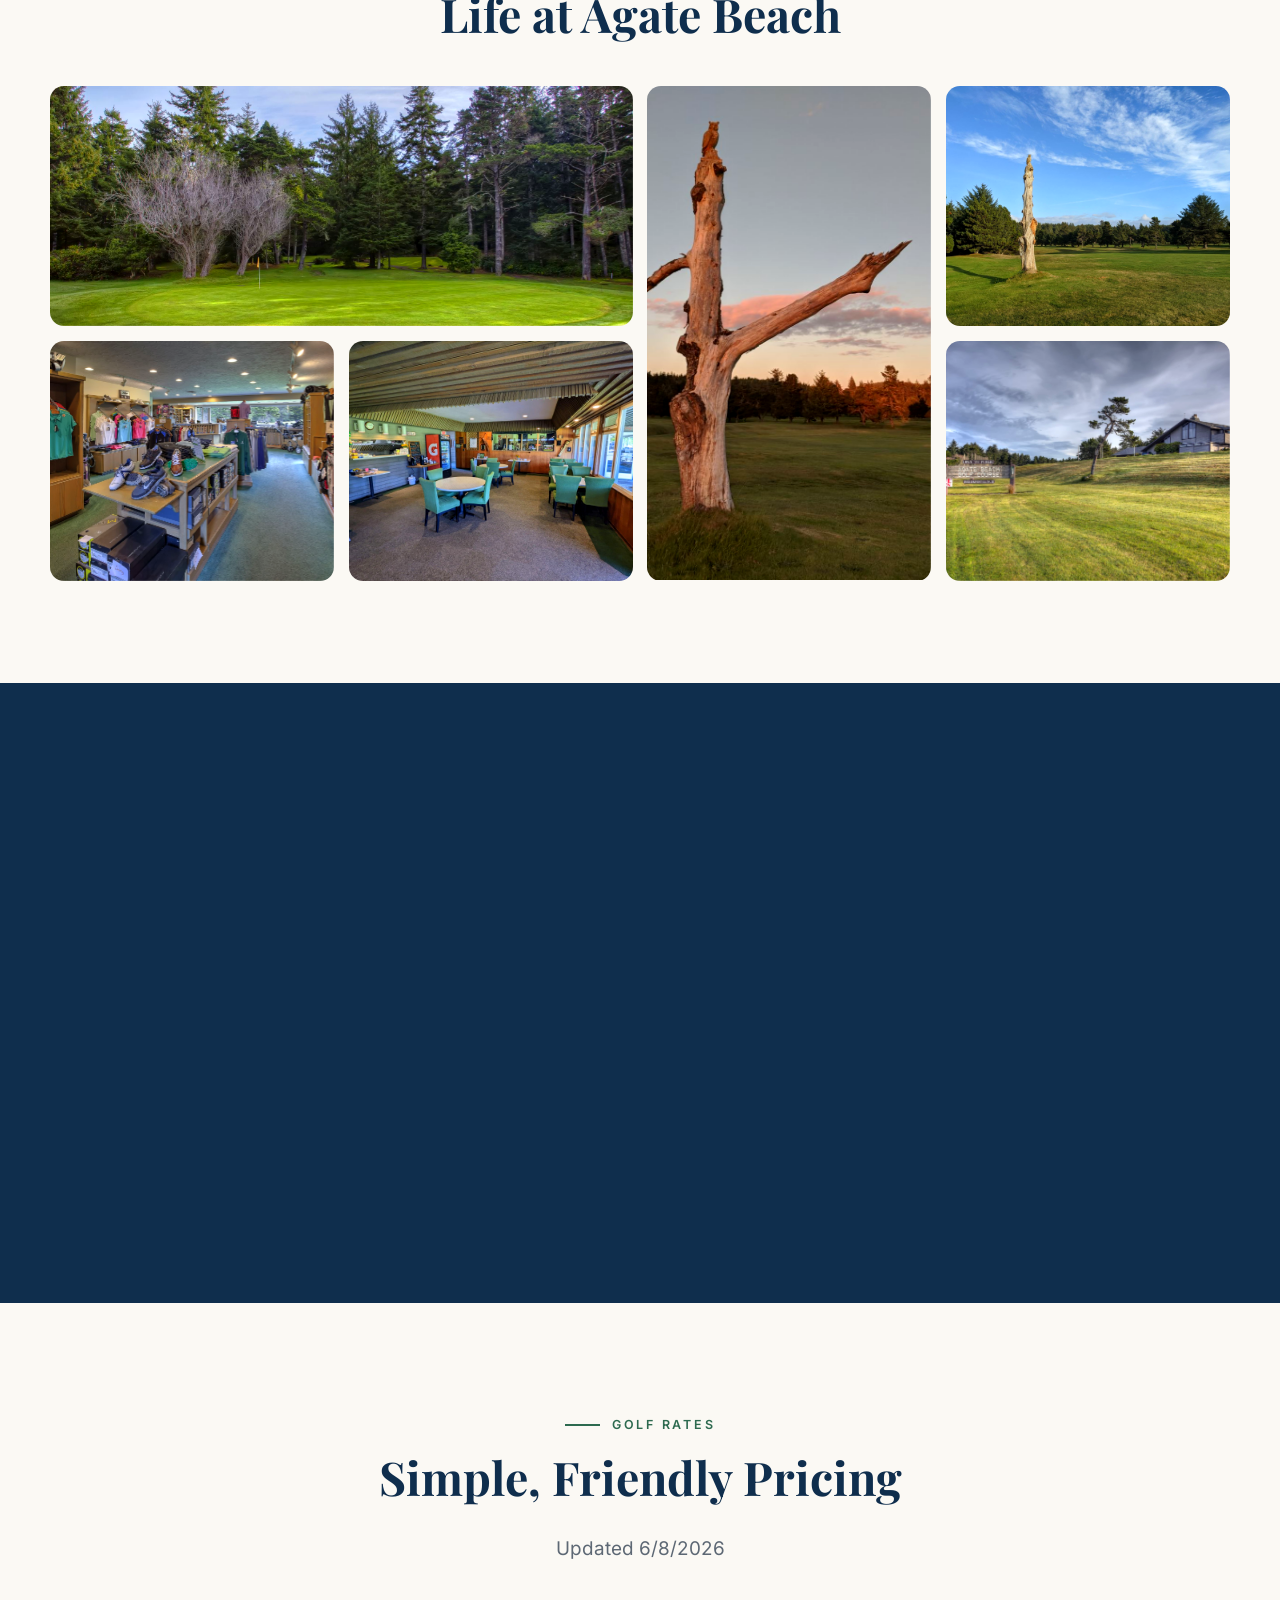
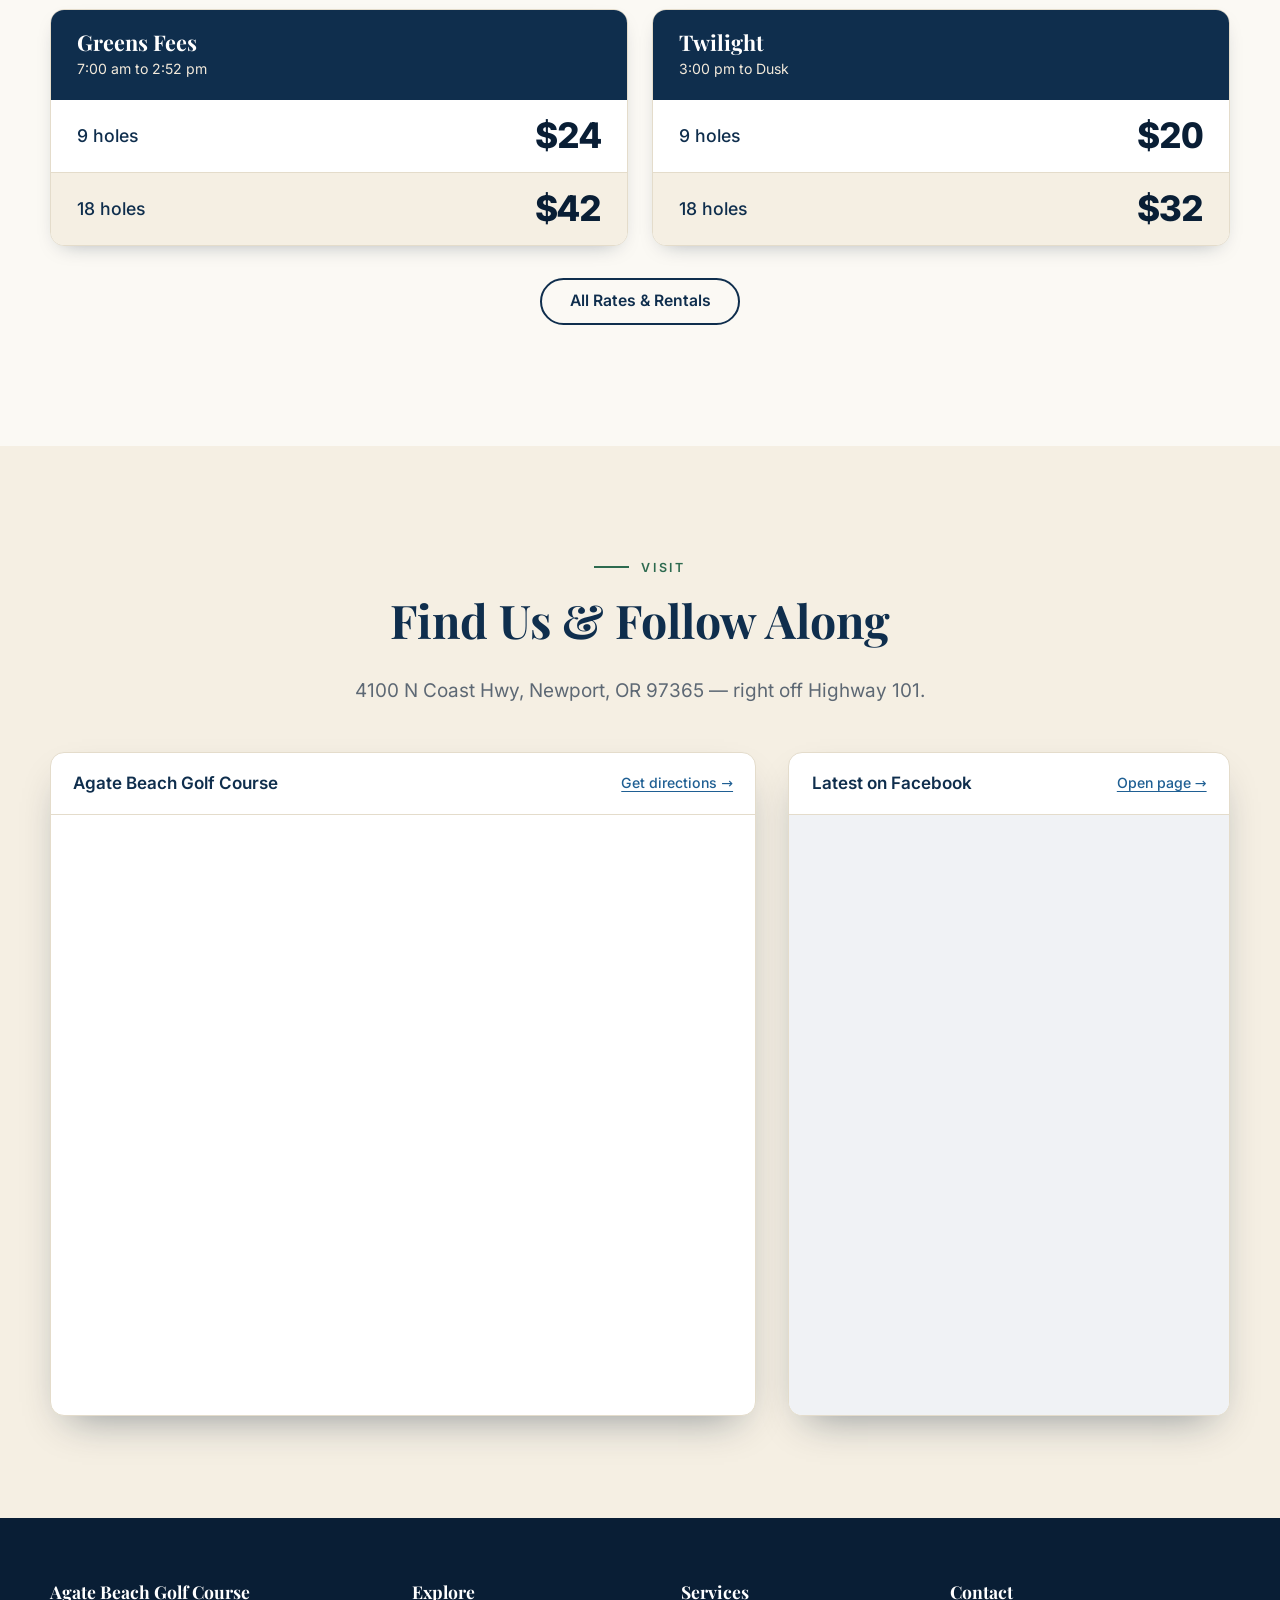
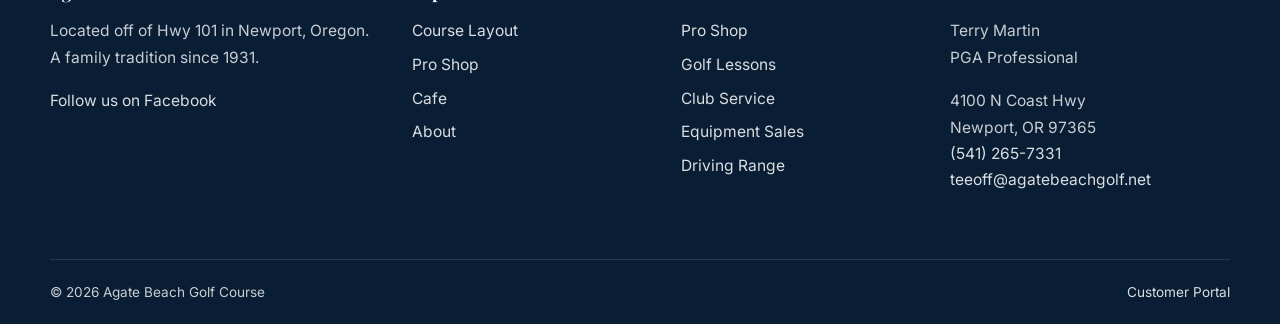
==== commit ba390158: "Cafe closed dates: set on the owner page, shown with the hours - Owner page, Cafe > Hours: Closed da" ====
--- a/index.html
+++ b/index.html
@@ -11,7 +11,7 @@
 <link rel="icon" href="assets/images/logo.png" type="image/png">
 <link rel="preload" href="assets/fonts/inter-latin.woff2" as="font" type="font/woff2" crossorigin>
 <link rel="preload" href="assets/fonts/playfair-display-latin.woff2" as="font" type="font/woff2" crossorigin>
-<link rel="stylesheet" href="assets/css/styles.css?v=20261010-3">
+<link rel="stylesheet" href="assets/css/styles.css?v=20261010-4">
 <link rel="stylesheet" href="data/theme.css">
 </head>
 <body>
@@ -267,6 +267,6 @@
   </div>
 </footer>
 
-<script src="assets/js/main.js?v=20261010-3"></script>
+<script src="assets/js/main.js?v=20261010-4"></script>
 </body>
 </html>
--- a/assets/css/styles.css
+++ b/assets/css/styles.css
@@ -483,6 +483,14 @@
 .strip-day.closed { background: #f1f2f4; border-style: dashed; }
 .strip-day.closed span { color: var(--muted); }
 .strip-day.today { border: 2px solid var(--green); box-shadow: 0 6px 14px -8px rgba(45, 106, 79, 0.6); }
+/* A day inside a closure set on the owner page ("Closed dates"). */
+.strip-day.holiday { background: repeating-linear-gradient(135deg, #fff4e5 0 6px, #fdebd3 6px 12px); border: 1px dashed #e3a857; }
+.strip-day.holiday span { color: #7a4b00; font-weight: 600; }
+.strip-day.holiday.today { border: 2px solid #e3a857; box-shadow: none; }
+.hours-status.away { background: #fff4e5; color: #7a4b00; }
+.strip-closures { display: grid; gap: 0.35rem; margin: 0 0 0.6rem; }
+.strip-closure { margin: 0; background: #fff4e5; border: 1px solid #f0c890; color: #7a4b00; border-radius: 10px; padding: 0.45rem 0.75rem; font-size: 0.88rem; font-weight: 600; }
+.strip-closure.later { background: #eef1f5; border-color: #d5dbe3; color: var(--navy); font-weight: 500; }
 .strip-note { margin: 0.5rem 0 0; font-size: 0.82rem; color: var(--muted); font-style: italic; }
 .strip-note:empty { display: none; }
 @media (max-width: 640px) { .strip-days { grid-template-columns: repeat(4, minmax(0, 1fr)); } }
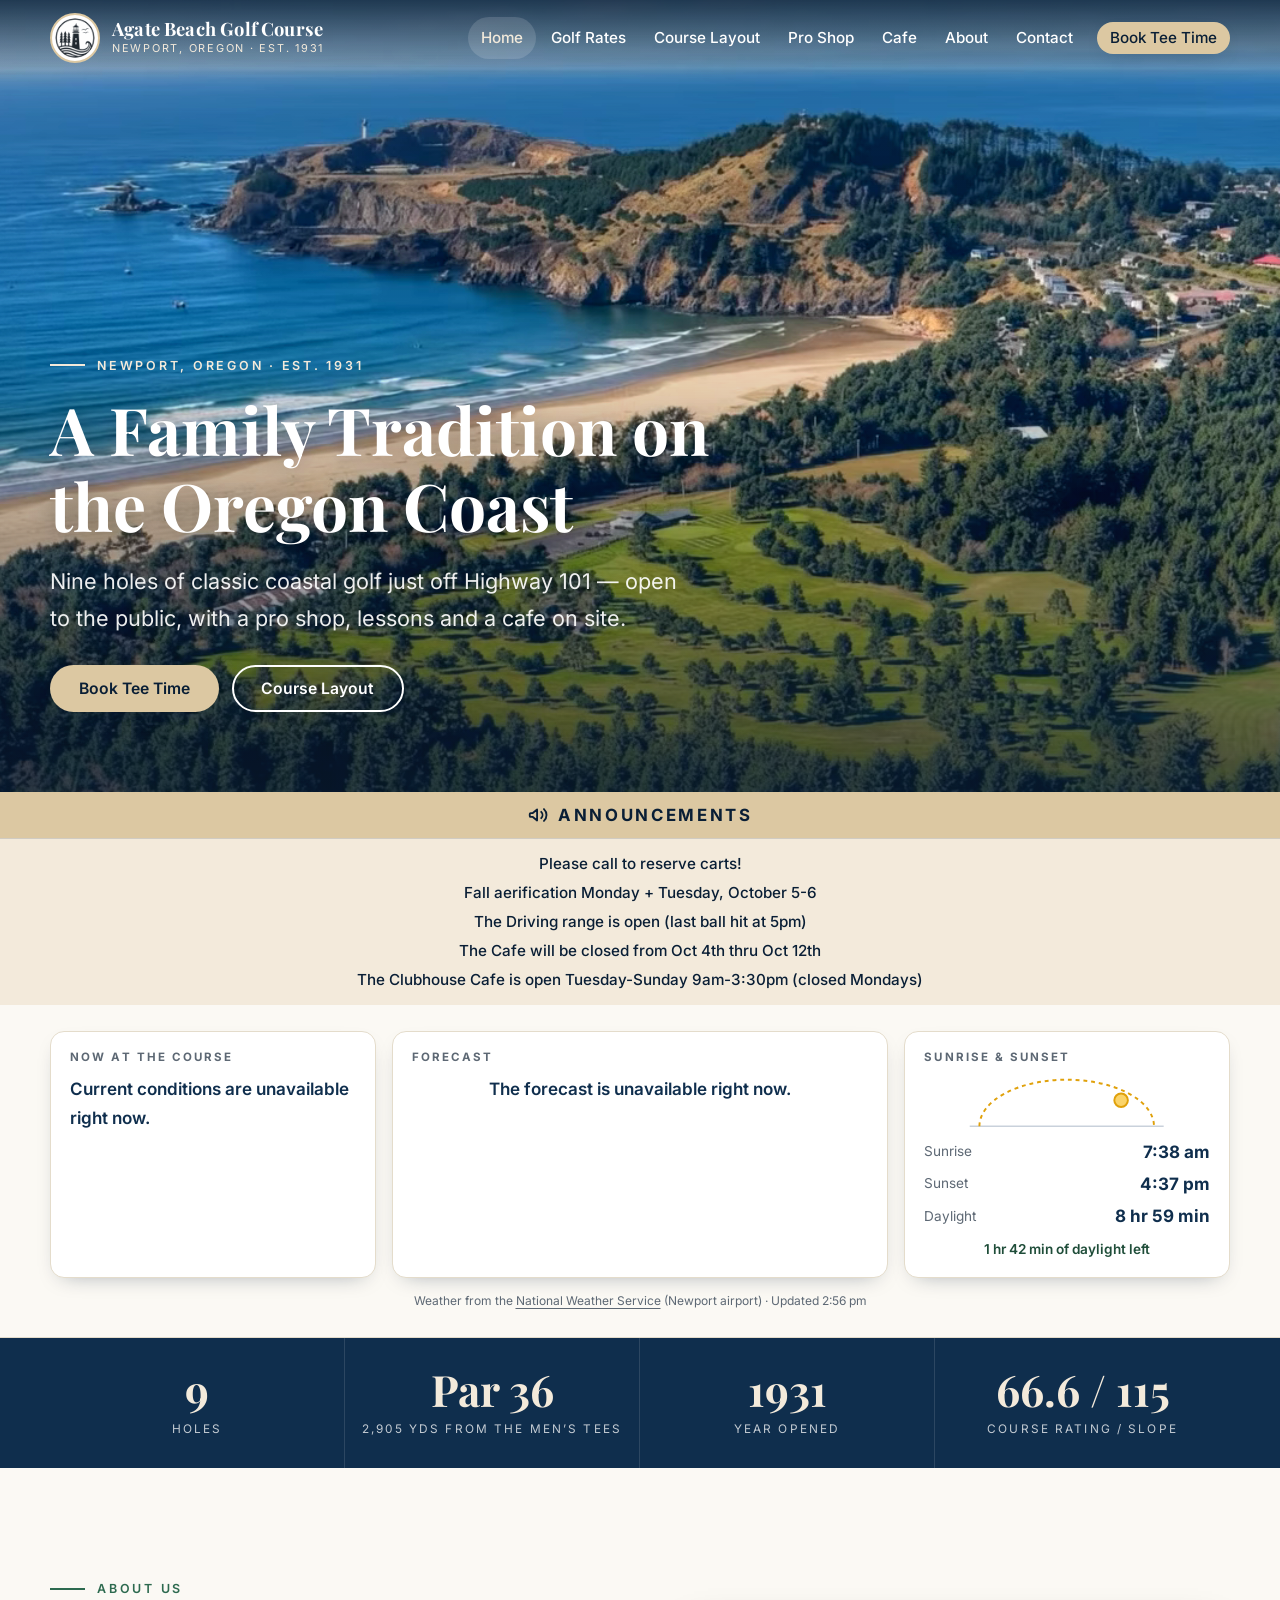
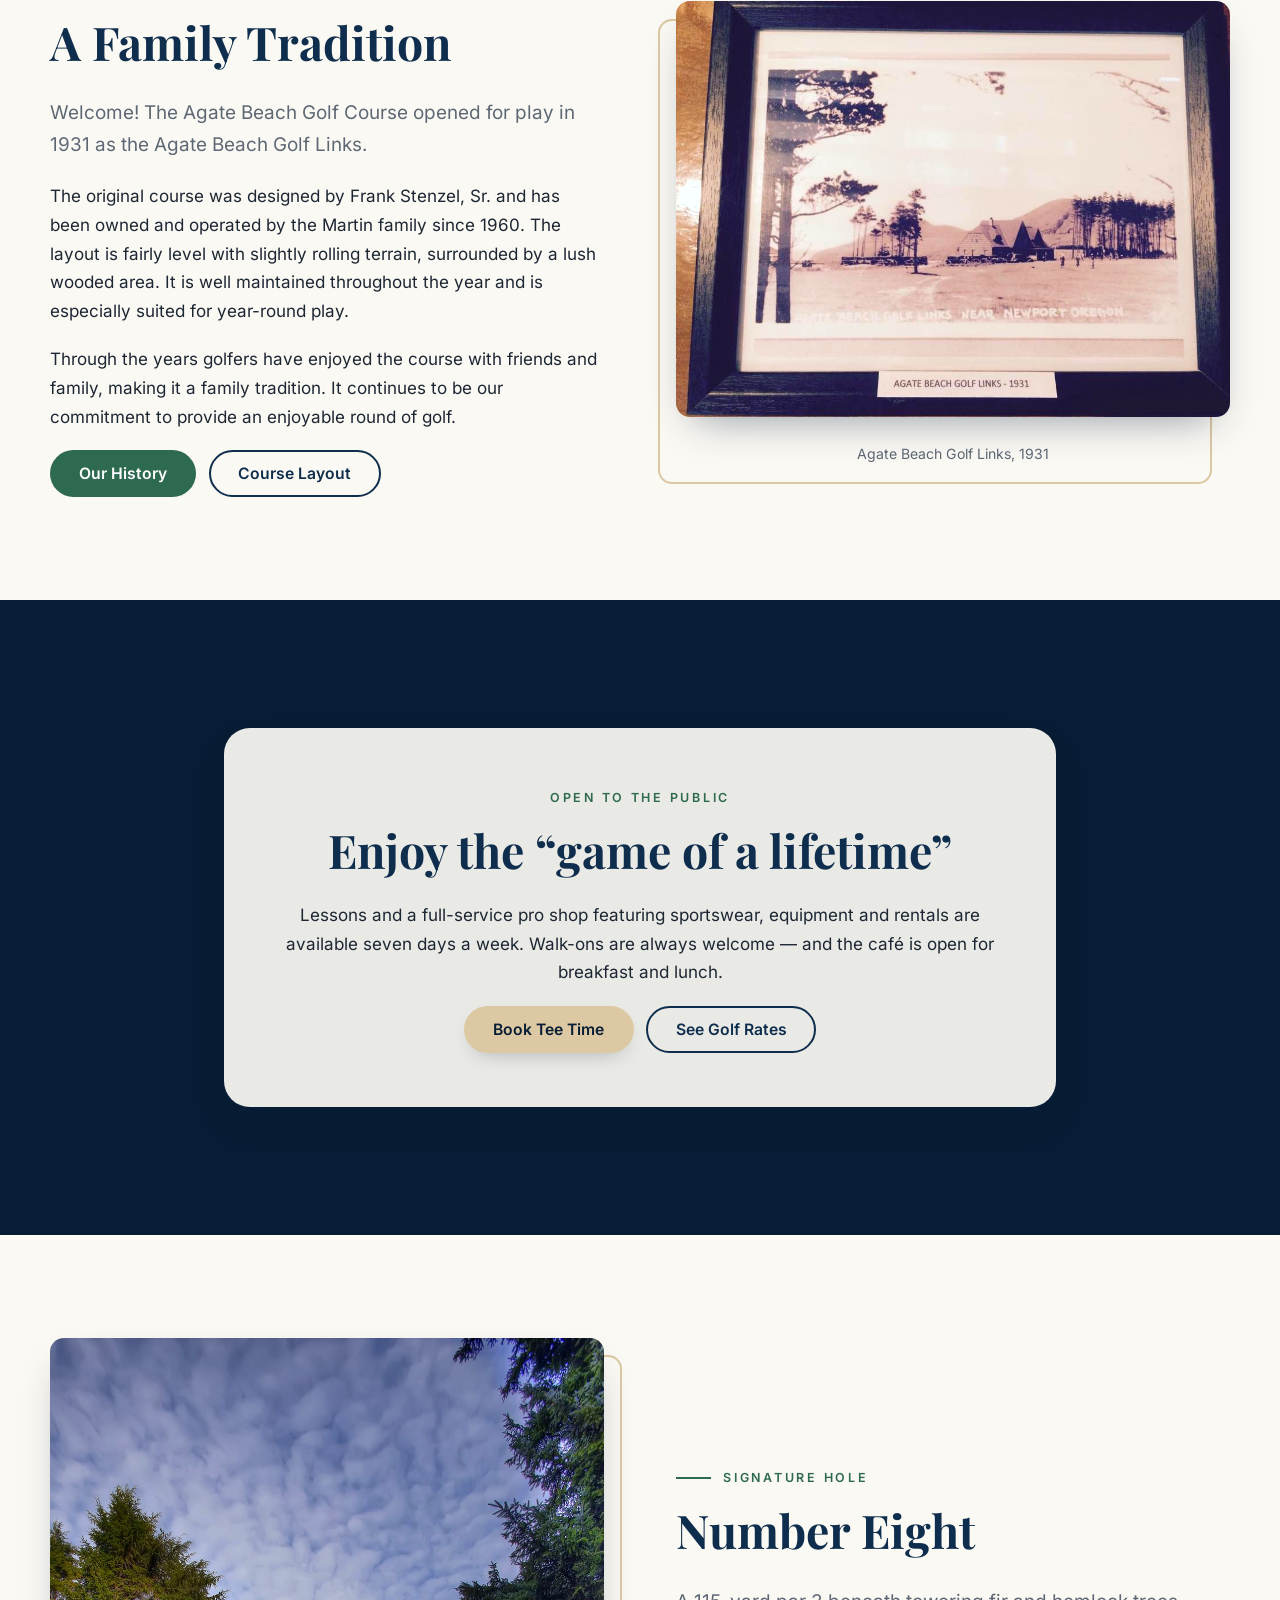
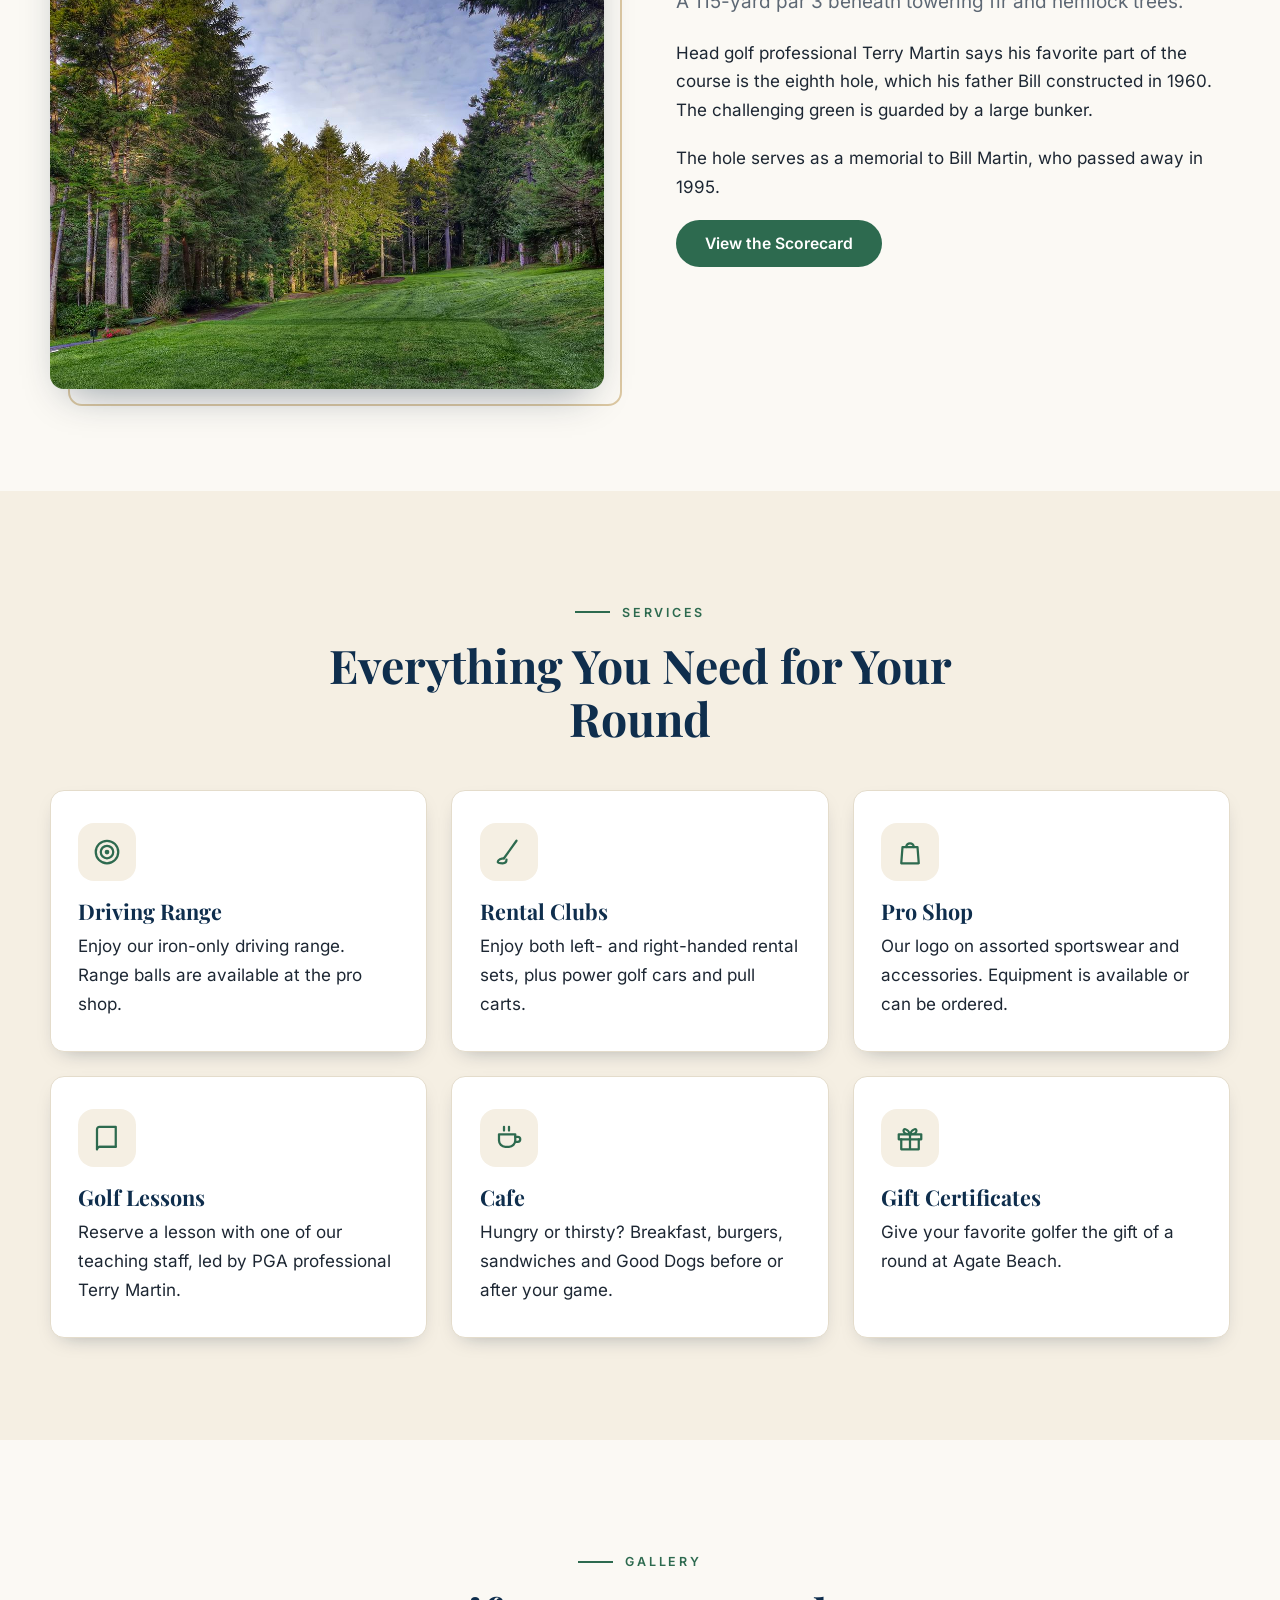
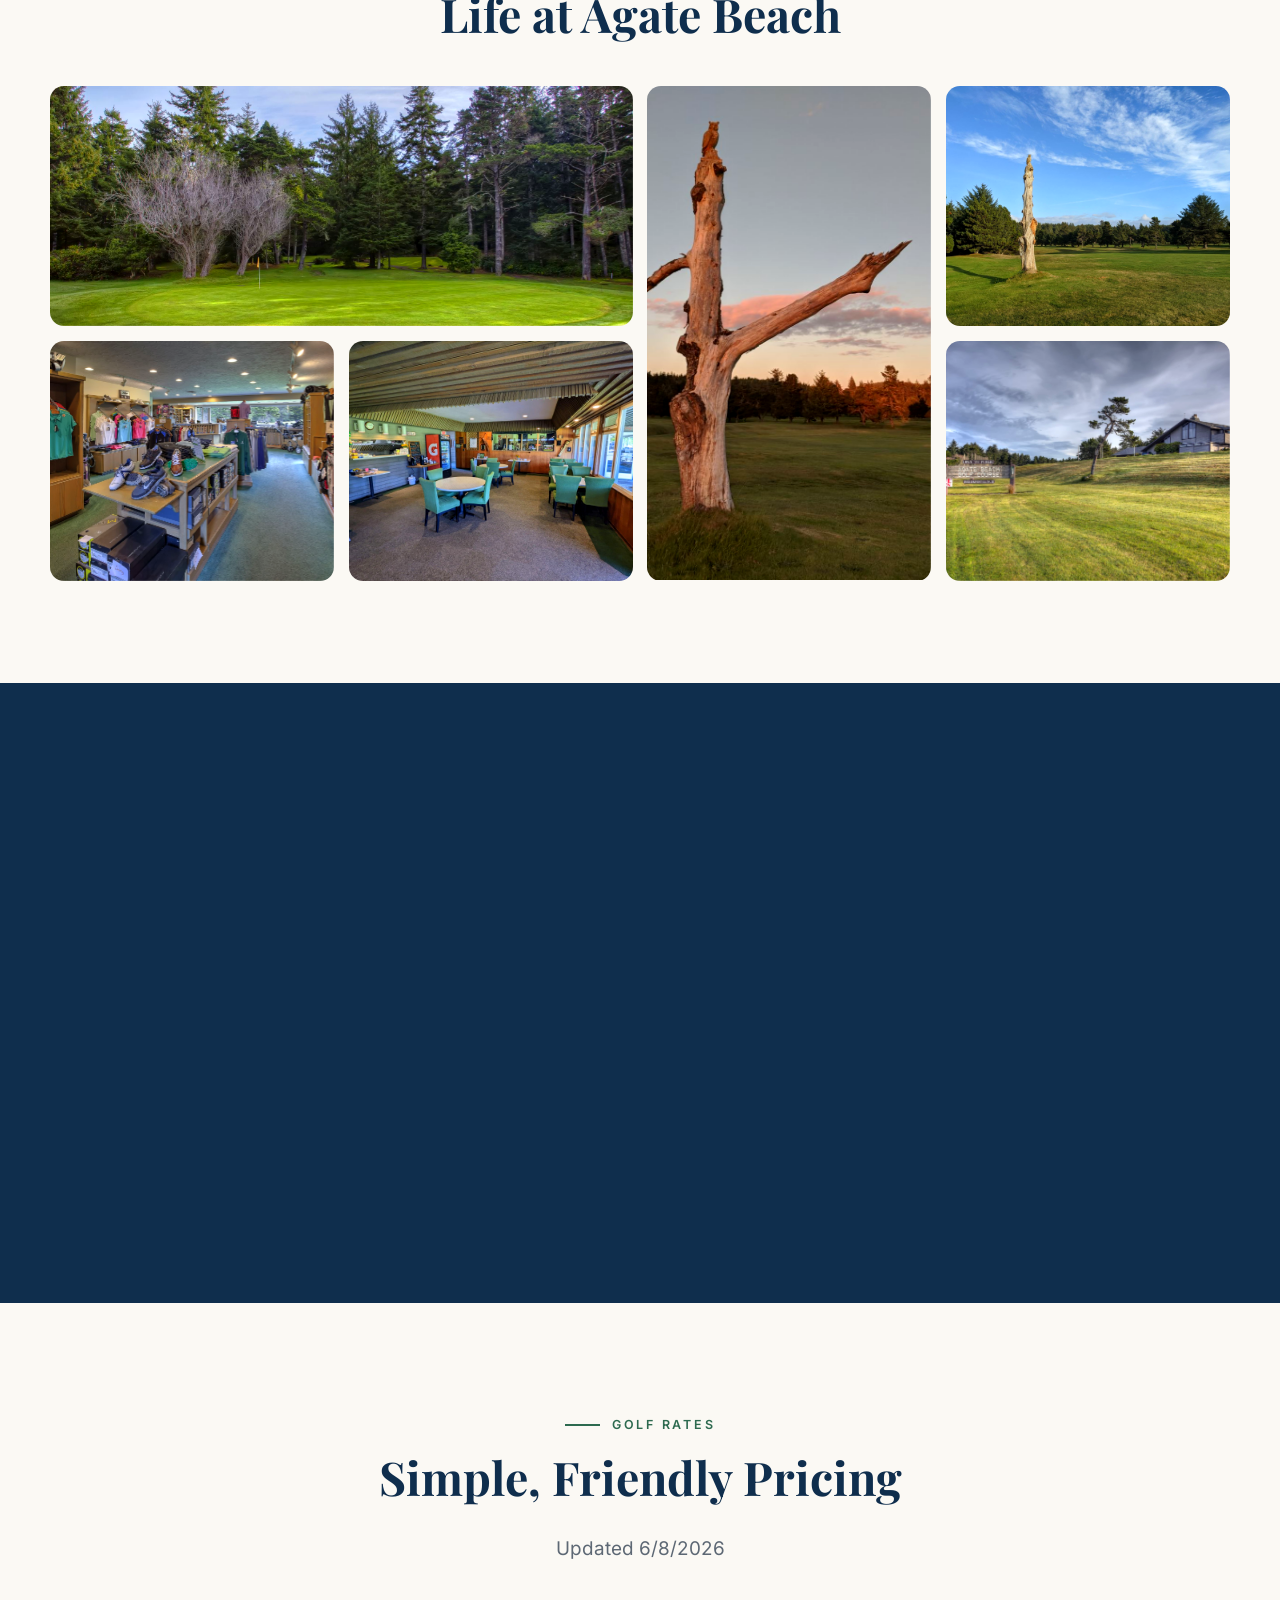
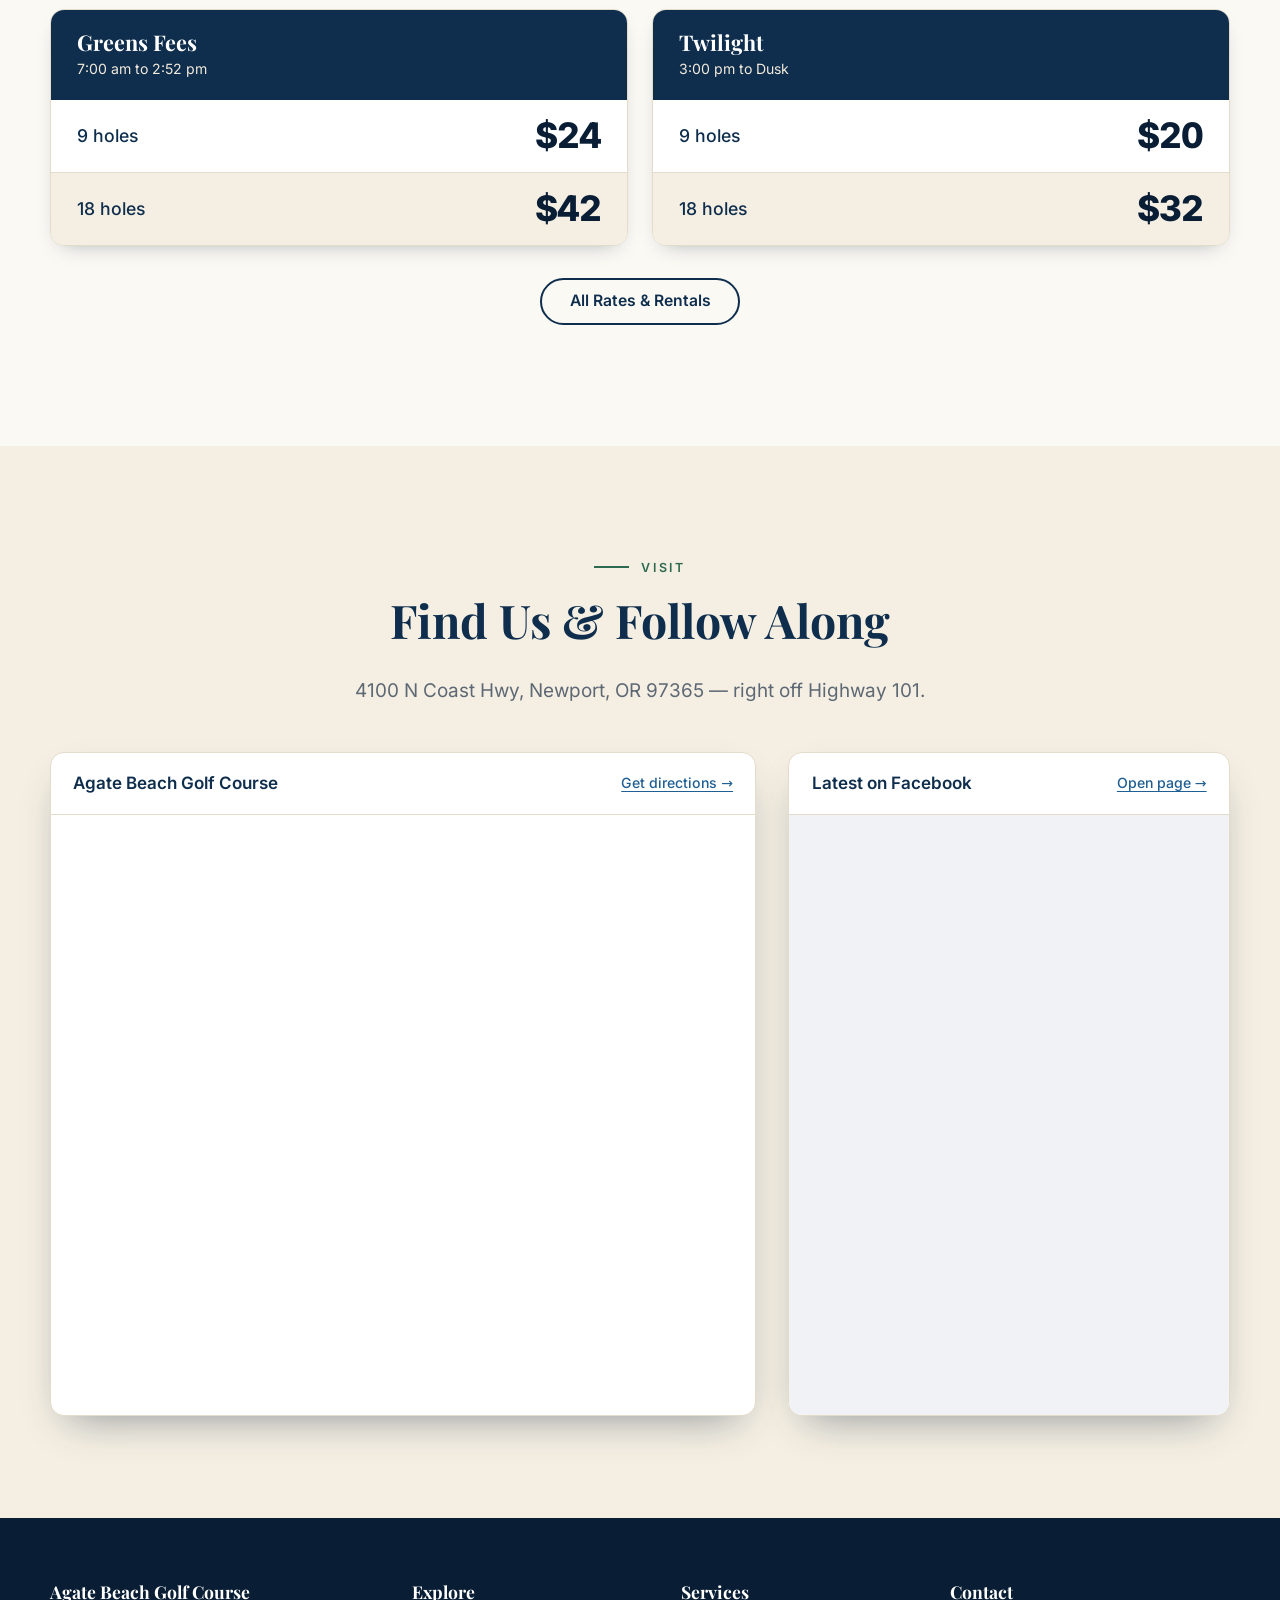
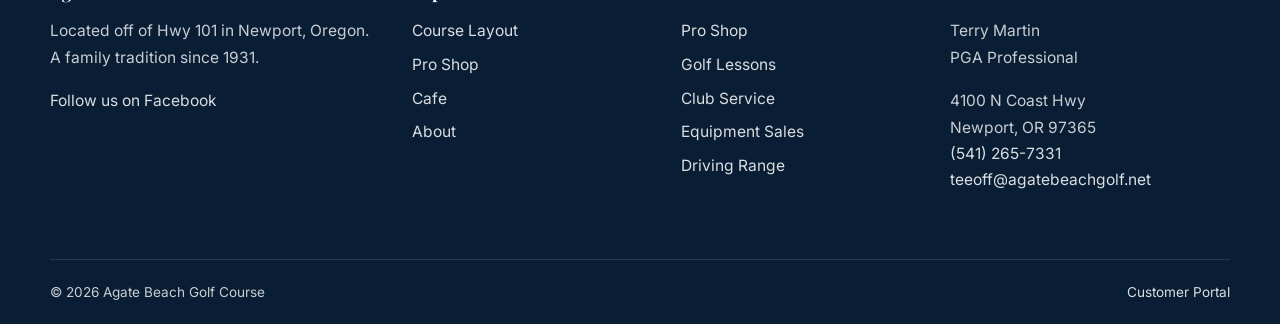
==== commit 8c9dad96: "Cafe announcements: strip on the Cafe page, edited on the owner page - Cafe page: Announcements stri" ====
--- a/index.html
+++ b/index.html
@@ -11,7 +11,7 @@
 <link rel="icon" href="assets/images/logo.png" type="image/png">
 <link rel="preload" href="assets/fonts/inter-latin.woff2" as="font" type="font/woff2" crossorigin>
 <link rel="preload" href="assets/fonts/playfair-display-latin.woff2" as="font" type="font/woff2" crossorigin>
-<link rel="stylesheet" href="assets/css/styles.css?v=20261010-4">
+<link rel="stylesheet" href="assets/css/styles.css?v=20261010-5">
 <link rel="stylesheet" href="data/theme.css">
 </head>
 <body>
@@ -267,6 +267,6 @@
   </div>
 </footer>
 
-<script src="assets/js/main.js?v=20261010-4"></script>
+<script src="assets/js/main.js?v=20261010-5"></script>
 </body>
 </html>
